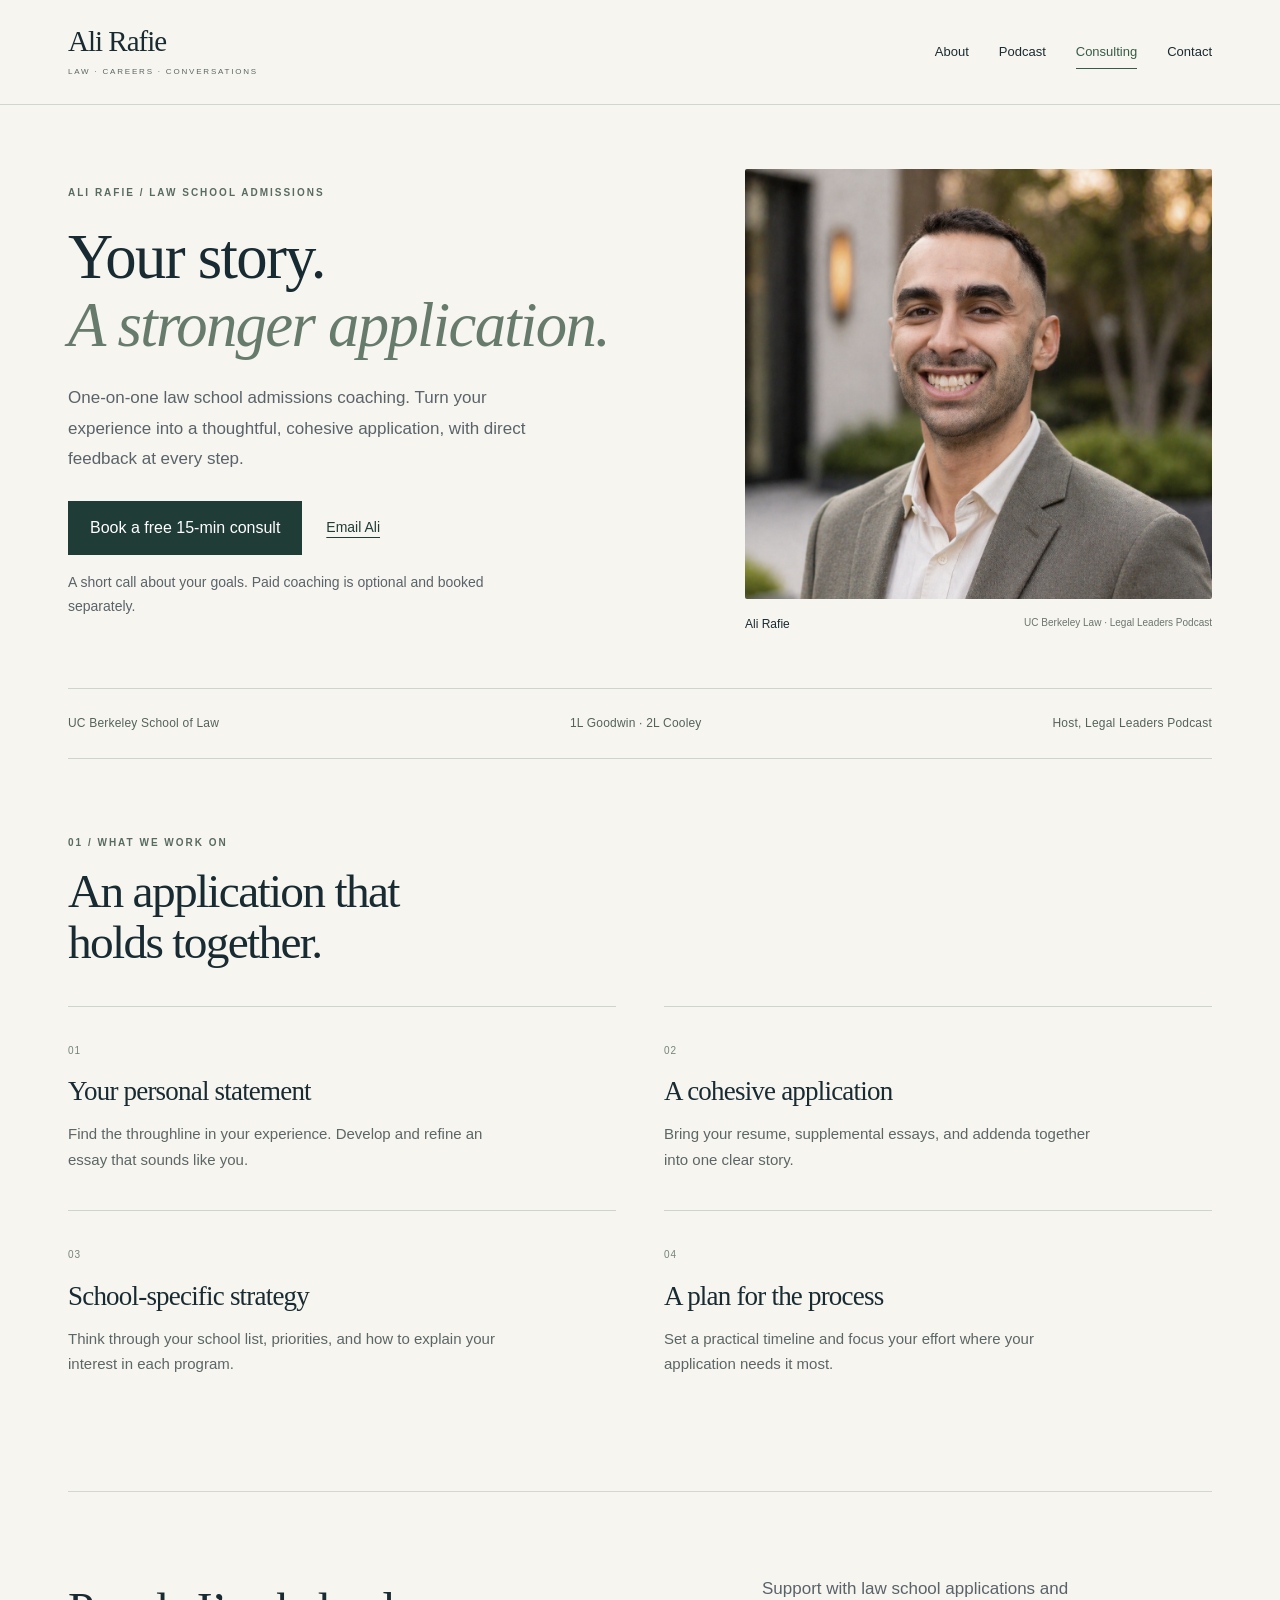
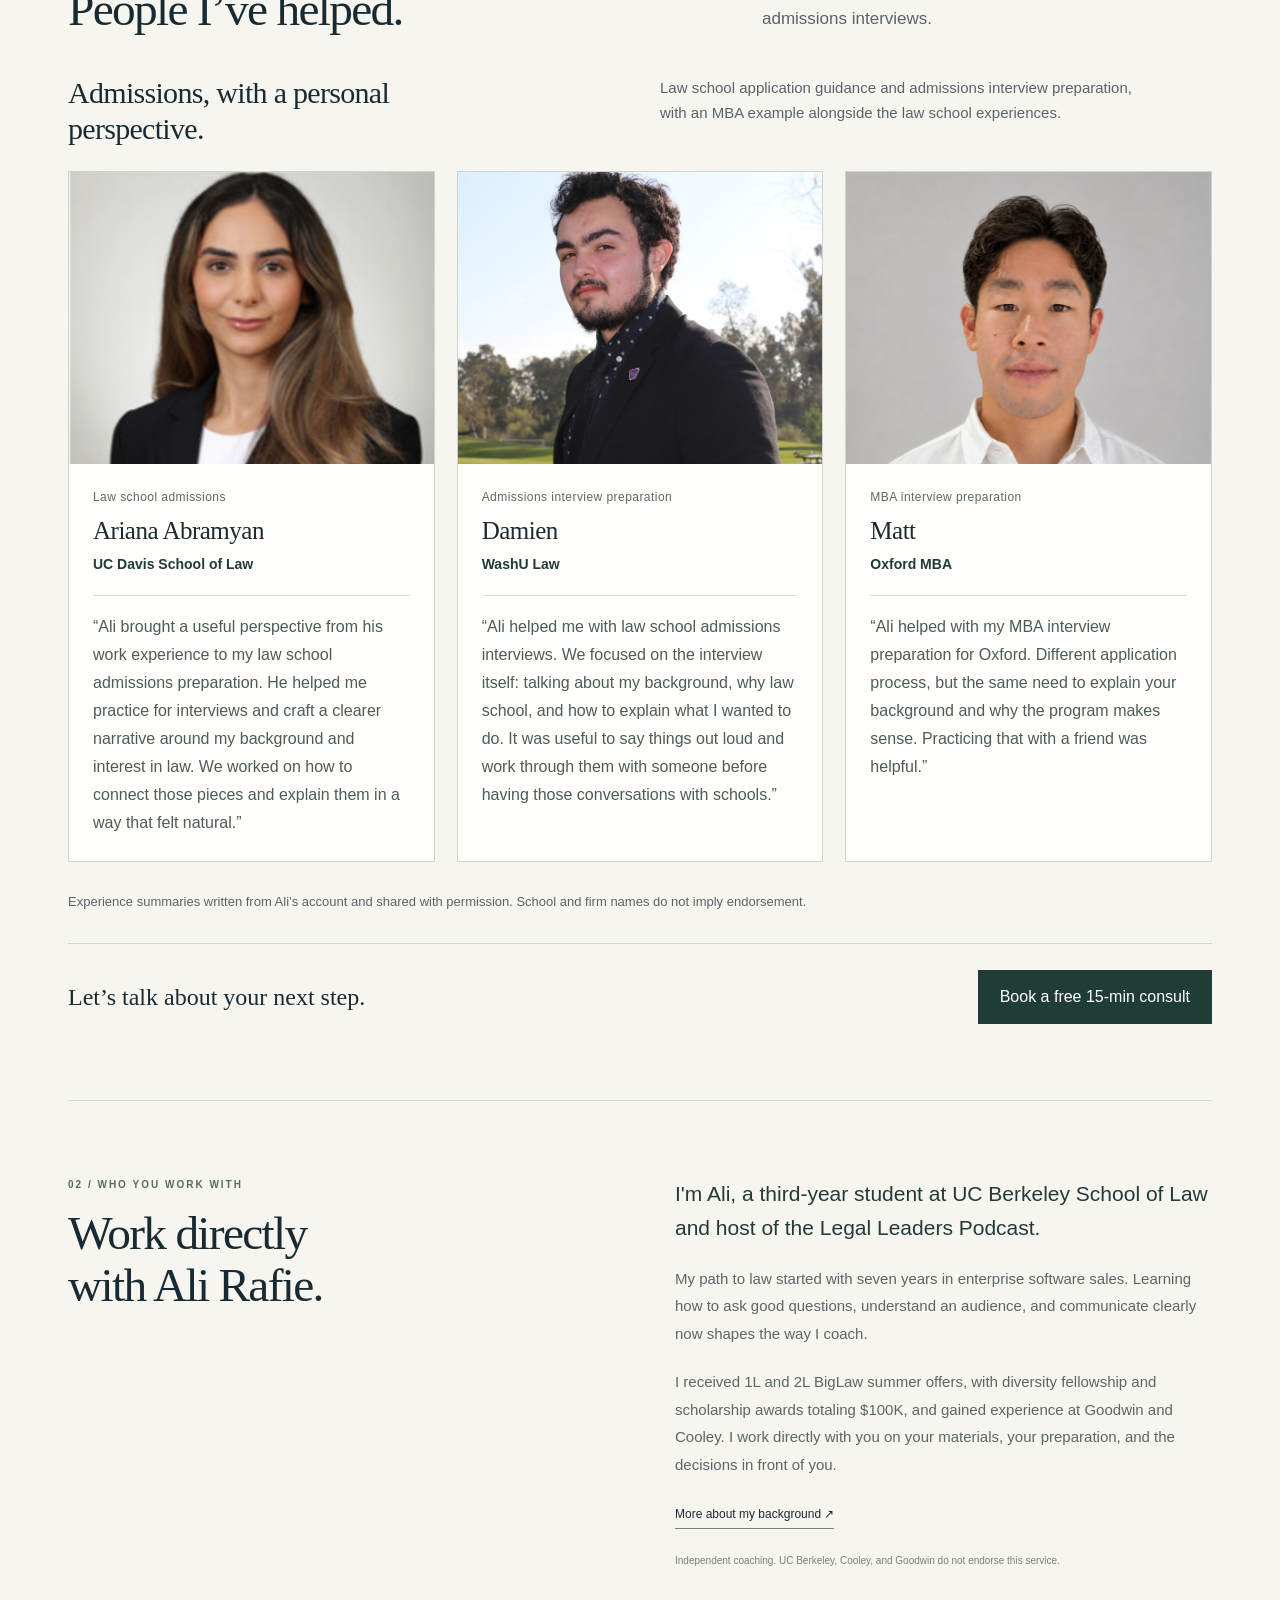
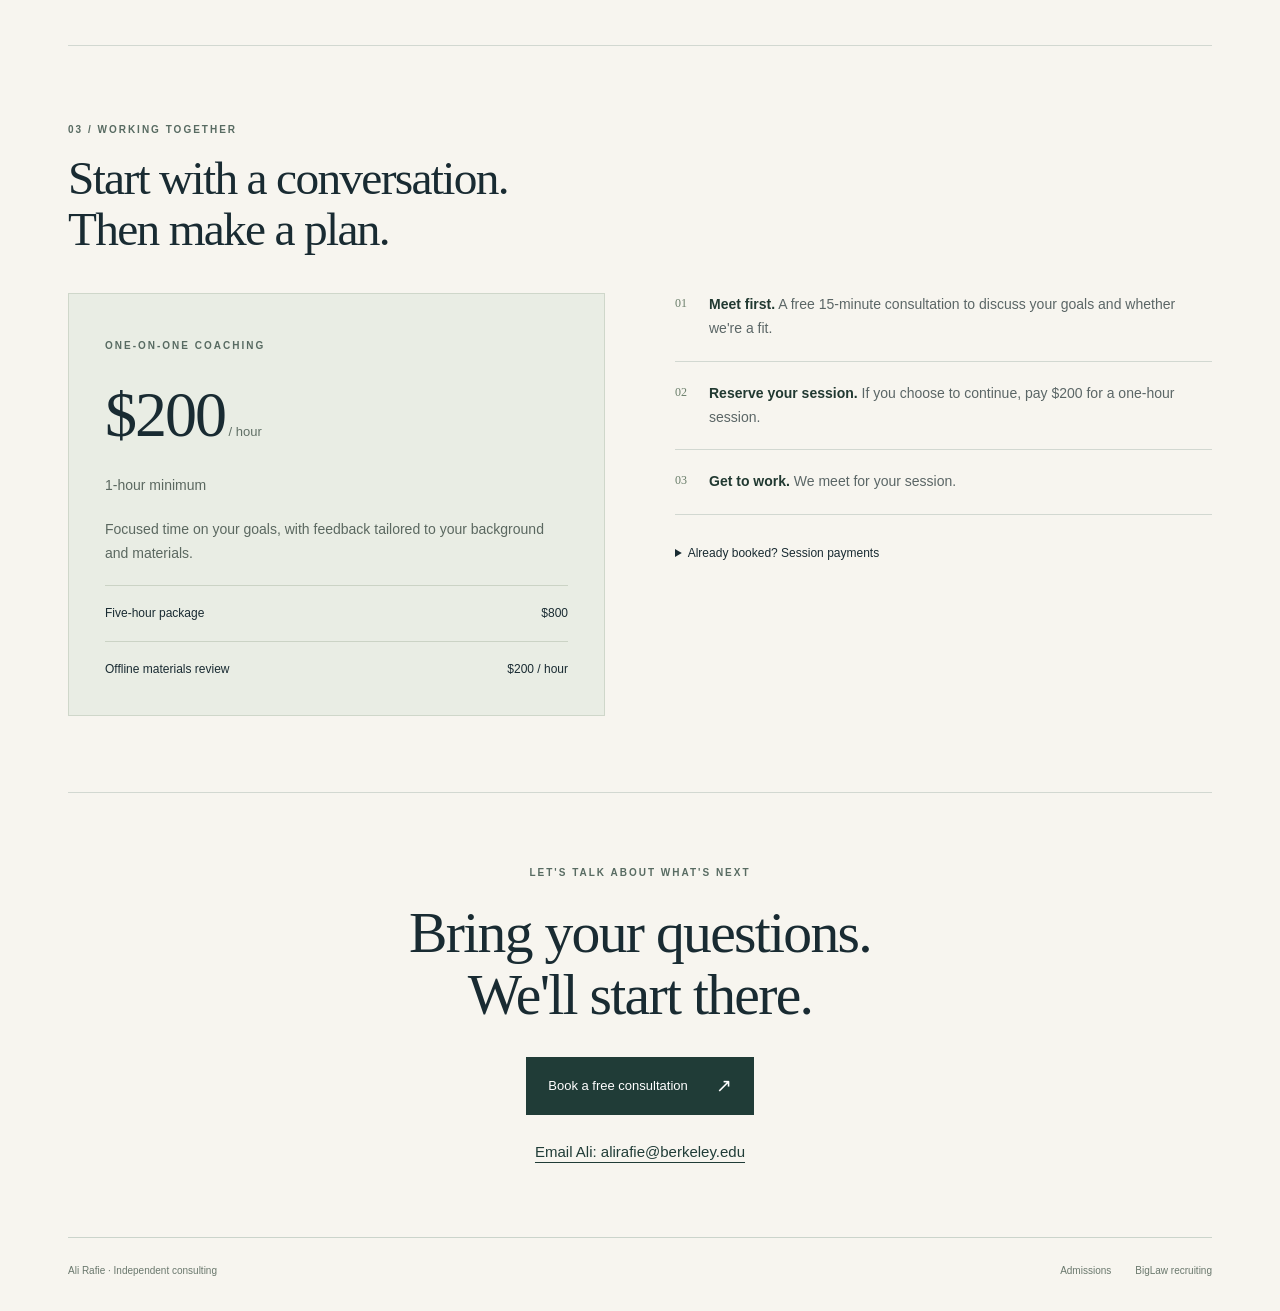
==== admissions/index.html @ e209bf21 "Remove duplicate people section label" ====
<!DOCTYPE html>
<html lang="en">
<head>
    <meta charset="UTF-8">
    <meta name="viewport" content="width=device-width, initial-scale=1.0">
    <title>Law School Admissions Coaching | Ali Rafie</title>
    <meta name="description" content="Turn your experience into a cohesive application. Work one-on-one with Ali Rafie, a UC Berkeley Law student, on personal statements, supplemental essays, resumes, and application strategy." />
    <link rel="canonical" href="https://alirafie.com/admissions/" />
    <meta property="og:type" content="website" />
    <meta property="og:title" content="Law School Admissions Coaching | Ali Rafie" />
    <meta property="og:description" content="Turn your experience into a cohesive application. Work one-on-one with Ali Rafie, a UC Berkeley Law student, on personal statements, supplemental essays, resumes, and application strategy." />
    <meta property="og:url" content="https://alirafie.com/admissions/" />
    <meta property="og:image" content="https://alirafie.com/BC0A7467-1A09-479F-815C-66E20A5C7458.PNG" />
    <meta name="twitter:card" content="summary_large_image" />
    <meta name="twitter:title" content="Law School Admissions Coaching | Ali Rafie" />
    <meta name="twitter:description" content="Turn your experience into a cohesive application. Work one-on-one with Ali Rafie, a UC Berkeley Law student, on personal statements, supplemental essays, resumes, and application strategy." />
    <meta name="twitter:image" content="https://alirafie.com/BC0A7467-1A09-479F-815C-66E20A5C7458.PNG" />
    <script type="application/ld+json">
        {
            "@context": "https://schema.org",
            "@graph": [
                {
                    "@type": "Person",
                    "name": "Ali Rafie",
                    "url": "https://alirafie.com/",
                    "image": "https://alirafie.com/BC0A7467-1A09-479F-815C-66E20A5C7458.PNG",
                    "jobTitle": "Law School Admissions and BigLaw Recruiting Consultant",
                    "affiliation": {
                        "@type": "CollegeOrUniversity",
                        "name": "UC Berkeley School of Law"
                    },
                    "sameAs": [
                        "https://www.linkedin.com/in/alirafie/"
                    ]
                },
                {
                    "@type": "Service",
                    "name": "Law School Admissions Coaching",
                    "provider": {
                        "@type": "Person",
                        "name": "Ali Rafie"
                    },
                    "url": "https://alirafie.com/admissions/",
                    "description": "Turn your experience into a cohesive application. Work one-on-one with Ali Rafie, a UC Berkeley Law student, on personal statements, supplemental essays, resumes, and application strategy."
                }
            ]
        }
    </script>
<link rel="stylesheet" href="/practice.css?v=6">
<link rel="stylesheet" href="/site-shell.css?v=2">
<script src="/site-shell.js?v=1" defer></script>
</head><body class="practice-page"><header class="site-header"><nav class="site-nav" aria-label="Main navigation"><a class="site-brand" href="/#about">Ali Rafie<span>LAW · CAREERS · CONVERSATIONS</span></a><div class="site-nav-links"><a href="/#about" data-page="about">About</a><a href="/podcast/" data-page="podcast">Podcast</a><a href="/consulting" data-page="consulting">Consulting</a><a href="/#contact" data-page="contact">Contact</a></div></nav></header><main><div class="practice"><header class="practice-hero"><div class="practice-hero-copy"><p class="practice-eyebrow">ALI RAFIE / LAW SCHOOL ADMISSIONS</p><h1>Your story.<br><em>A stronger application.</em></h1><p class="practice-lede">One-on-one law school admissions coaching. Turn your experience into a thoughtful, cohesive application, with direct feedback at every step.</p><div class="practice-consult-actions"><a class="practice-button" href="https://calendly.com/alirafie-berkeley/new-meeting" target="_blank" rel="noopener">Book a free 15-min consult</a><a class="practice-hero-email" href="mailto:alirafie@berkeley.edu">Email Ali</a></div><p class="practice-consult-note">A short call about your goals. Paid coaching is optional and booked separately.</p></div><figure class="practice-portrait"><img src="/BC0A7467-1A09-479F-815C-66E20A5C7458.PNG" alt="Ali Rafie" width="640" height="800"><figcaption>Ali Rafie <span>UC Berkeley Law · Legal Leaders Podcast</span></figcaption></figure></header>
<div class="practice-credentials"><span>UC Berkeley School of Law</span><span>1L Goodwin · 2L Cooley</span><span>Host, Legal Leaders Podcast</span></div><section class="practice-section"><div class="practice-section-heading"><p class="practice-eyebrow">01 / WHAT WE WORK ON</p><h2>An application that<br>holds together.</h2></div><div class="practice-services"><article><span class="practice-number">01</span><h3>Your personal statement</h3><p>Find the throughline in your experience. Develop and refine an essay that sounds like you.</p></article><article><span class="practice-number">02</span><h3>A cohesive application</h3><p>Bring your resume, supplemental essays, and addenda together into one clear story.</p></article><article><span class="practice-number">03</span><h3>School-specific strategy</h3><p>Think through your school list, priorities, and how to explain your interest in each program.</p></article><article><span class="practice-number">04</span><h3>A plan for the process</h3><p>Set a practical timeline and focus your effort where your application needs it most.</p></article></div></section>
<section class="practice-section practice-people" aria-labelledby="people-heading">
 <div class="practice-people-heading"><div><h2 id="people-heading">People I’ve helped.</h2></div><p>Support with law school applications and admissions interviews.</p></div>
 <div class="practice-people-group">
 <div class="practice-people-group-heading"><h3>Admissions, with a personal perspective.</h3><p>Law school application guidance and admissions interview preparation, with an MBA example alongside the law school experiences.</p></div>
 <div class="practice-people-grid practice-people-grid--admissions"><article class="practice-person">
 <img src="/assets/people/ariana-abramyan.png" alt="Ariana Abramyan" width="800" height="800" loading="lazy" decoding="async">
 <div class="practice-person-copy"><div class="practice-person-meta"><p class="practice-person-context">Law school admissions</p><h4>Ariana Abramyan</h4><p class="practice-person-destination">UC Davis School of Law</p></div><blockquote><p>“Ali brought a useful perspective from his work experience to my law school admissions preparation. He helped me practice for interviews and craft a clearer narrative around my background and interest in law. We worked on how to connect those pieces and explain them in a way that felt natural.”</p></blockquote></div>
</article>
<article class="practice-person">
 <img src="/assets/people/damien.png" alt="Damien" width="800" height="800" loading="lazy" decoding="async">
 <div class="practice-person-copy"><div class="practice-person-meta"><p class="practice-person-context">Admissions interview preparation</p><h4>Damien</h4><p class="practice-person-destination">WashU Law</p></div><blockquote><p>“Ali helped me with law school admissions interviews. We focused on the interview itself: talking about my background, why law school, and how to explain what I wanted to do. It was useful to say things out loud and work through them with someone before having those conversations with schools.”</p></blockquote></div>
</article>
<article class="practice-person">
 <img src="/assets/people/matt.png" alt="Matt" width="800" height="800" loading="lazy" decoding="async">
 <div class="practice-person-copy"><div class="practice-person-meta"><p class="practice-person-context">MBA interview preparation</p><h4>Matt</h4><p class="practice-person-destination">Oxford MBA</p></div><blockquote><p>“Ali helped with my MBA interview preparation for Oxford. Different application process, but the same need to explain your background and why the program makes sense. Practicing that with a friend was helpful.”</p></blockquote></div>
</article></div></div>
 <p class="practice-people-note">Experience summaries written from Ali’s account and shared with permission. School and firm names do not imply endorsement.</p>
 <div class="practice-people-cta"><p>Let’s talk about your next step.</p><a class="practice-button" href="https://calendly.com/alirafie-berkeley/new-meeting" target="_blank" rel="noopener">Book a free 15-min consult</a></div>
</section>
<section class="practice-section practice-about"><div><p class="practice-eyebrow">02 / WHO YOU WORK WITH</p><h2>Work directly<br>with Ali Rafie.</h2></div><div class="practice-bio"><p class="practice-bio-lead">I'm Ali, a third-year student at UC Berkeley School of Law and host of the Legal Leaders Podcast.</p><p>My path to law started with seven years in enterprise software sales. Learning how to ask good questions, understand an audience, and communicate clearly now shapes the way I coach.</p><p>I received 1L and 2L BigLaw summer offers, with diversity fellowship and scholarship awards totaling $100K, and gained experience at Goodwin and Cooley. I work directly with you on your materials, your preparation, and the decisions in front of you.</p><a class="practice-text-link" href="/#about">More about my background ↗</a><p class="practice-disclosure">Independent coaching. UC Berkeley, Cooley, and Goodwin do not endorse this service.</p></div></section><section class="practice-section" id="pricing"><div class="practice-section-heading"><p class="practice-eyebrow">03 / WORKING TOGETHER</p><h2>Start with a conversation.<br>Then make a plan.</h2></div><div class="practice-pricing"><article class="practice-rate"><span class="practice-eyebrow">ONE-ON-ONE COACHING</span><p class="practice-price">$200<span> / hour</span></p><p>1-hour minimum</p><p>Focused time on your goals, with feedback tailored to your background and materials.</p><div class="practice-rate-row"><strong>Five-hour package</strong><span>$800</span></div><div class="practice-rate-row"><strong>Offline materials review</strong><span>$200 / hour</span></div></article><div class="practice-process"><div><span>01</span><p><strong>Meet first.</strong> A free 15-minute consultation to discuss your goals and whether we're a fit.</p></div><div><span>02</span><p><strong>Reserve your session.</strong> If you choose to continue, pay $200 for a one-hour session.</p></div><div><span>03</span><p><strong>Get to work.</strong> We meet for your session.</p></div><details><summary>Already booked? Session payments</summary><div class="practice-payment"><a href="https://buy.stripe.com/fZucMX1KS8FpcFkbZycAo02" target="_blank" rel="noopener">Pay for your session ($200)</a></div></details></div></div></section><section class="practice-closing"><p class="practice-eyebrow">LET'S TALK ABOUT WHAT'S NEXT</p><h2>Bring your questions.<br>We'll start there.</h2><a class="practice-button" href="https://calendly.com/alirafie-berkeley/new-meeting" target="_blank" rel="noopener">Book a free consultation <span aria-hidden="true">↗</span></a><a class="practice-email" href="mailto:alirafie@berkeley.edu">Email Ali: alirafie@berkeley.edu</a></section><footer class="practice-footer"><span>Ali Rafie · Independent consulting</span><nav aria-label="Consulting services"><a href="/admissions/">Admissions</a><a href="/biglaw/">BigLaw recruiting</a></nav></footer></div></main><script src="/booking-config.js"></script><script src="/booking.js" defer></script></body></html>
---- practice.css ----
/* Editorial consulting layout */
.practice-page { margin:0; background:#f7f5ef; color:#192b32; font-family:Arial,Helvetica,sans-serif; -webkit-font-smoothing:antialiased; }
.practice-page *, .practice *, .practice-nav * {box-sizing:border-box;}
.practice-page a,.practice a {color:inherit;}
.practice-nav {max-width:1240px;margin:auto;min-height:104px;padding:24px 48px;display:flex;justify-content:space-between;align-items:center;border-bottom:1px solid #d8ddd7;font-family:Arial,Helvetica,sans-serif;}
.practice-nav a {color:#192b32;text-decoration:none;}
.practice-wordmark {font-family:Georgia,serif;font-size:29px;letter-spacing:-1px;}
.practice-wordmark span {display:block;font:9px Arial,sans-serif;letter-spacing:2px;margin-top:7px;}
.practice-nav>div {display:flex;gap:30px;align-items:center;font-size:13px;}
.practice-nav .practice-nav-book {border-bottom:1px solid #192b32;padding-bottom:6px;}
.practice {max-width:1144px;margin:auto;color:#192b32;font:16px/1.7 Arial,Helvetica,sans-serif;}
.practice h1,.practice h2,.practice h3 {font-family:Georgia,'Times New Roman',serif;font-weight:400;letter-spacing:-1.7px;color:#192b32;line-height:1.08;text-align:left;}
.practice h1 {font-size:clamp(44px,5.4vw,72px);margin:24px 0;}
.practice h1 em {font-weight:400;color:#667b6c;}
.practice h2 {font-size:clamp(34px,3.7vw,48px);margin:16px 0 0;}
.practice h3 {font-size:30px;letter-spacing:-.8px;}
.practice p {margin:0 0 20px;}
.practice .practice-eyebrow {font:10px/1.5 Arial,sans-serif;letter-spacing:2px;font-weight:600;color:#586b62;margin:0;}
.practice-hero {display:grid;grid-template-columns:1.3fr 1fr;align-items:center;gap:70px;padding:64px 0 54px;}
.practice-lede {max-width:490px;font-size:17px;line-height:1.8;color:#596369;}
.practice .practice-button {display:inline-flex;align-items:center;justify-content:space-between;gap:28px;padding:15px 22px;background:#203c37;color:#fff;text-decoration:none;font-size:13px;line-height:1.5;transition:background .2s;}
.practice .practice-button:hover {background:#35574c;}
.practice .practice-button span {font-size:19px;}
.practice .practice-small {font-size:11px;margin-top:13px;color:#65716c;}
.practice-portrait {margin:0;}
.practice-portrait img {width:100%;height:430px;object-fit:cover;object-position:50% 35%;display:block;border-radius:2px;filter:saturate(.7);}
.practice-portrait figcaption {font-size:12px;padding-top:15px;display:flex;justify-content:space-between;gap:12px;}
.practice-portrait figcaption span {font-size:10px;color:#6a746f;}
.practice-credentials {display:flex;justify-content:space-between;gap:24px;padding:24px 0;border-top:1px solid #cdd4cd;border-bottom:1px solid #cdd4cd;font-size:12px;letter-spacing:.2px;color:#52635c;}
.practice-section {padding:76px 0;border-bottom:1px solid #d2d8d1;}
.practice-section-heading {margin-bottom:38px;}
.practice-paths {display:grid;grid-template-columns:1fr 1fr;border:1px solid #cbd4cb;}
.practice .practice-path {display:block;padding:36px;text-decoration:none;background:#eff1e9;transition:background .2s;}
.practice .practice-path:hover {background:#e5eade;}
.practice-path+.practice-path {border-left:1px solid #cbd4cb;background:#f0ebe0;}
.practice-path h3 {font-size:42px;margin:22px 0;line-height:1.1;}
.practice-path h3 span {float:right;font-size:28px;color:#64776a;}
.practice-path p {color:#5b6666;max-width:420px;font-size:15px;line-height:1.8;}
.practice .practice-text-link {display:inline-block;font:12px/1.5 Arial,sans-serif;text-decoration:none;border-bottom:1px solid #76887c;padding-bottom:5px;}
.practice-about {display:grid;grid-template-columns:1fr 1fr;gap:70px;}
.practice-bio p {color:#5b6666;font-size:15px;line-height:1.85;}
.practice-bio .practice-bio-lead {font-size:21px;line-height:1.6;color:#243a39;}
.practice-bio .practice-disclosure {font-size:10px;color:#768079;margin:24px 0 0;line-height:1.6;max-width:390px;}
.practice-services {display:grid;grid-template-columns:1fr 1fr;gap:0 48px;}
.practice-services article {padding:28px 0 18px;border-top:1px solid #ccd4cc;}
.practice-number {font-size:10px;letter-spacing:1px;color:#748577;}
.practice-services h3 {font-size:27px;margin:15px 0;}
.practice-services p {font-size:15px;color:#5b6666;max-width:440px;}
.practice-pricing {display:grid;grid-template-columns:1fr 1fr;gap:70px;align-items:start;}
.practice-rate {background:#e9ede4;border:1px solid #cfd7ca;padding:36px;}
.practice .practice-price {font:64px/1.2 Georgia,serif;letter-spacing:-2px;margin:20px 0;}
.practice-price span {font:13px Arial,sans-serif;letter-spacing:0;color:#617066;}
.practice-rate>p:not(.practice-price) {font-size:14px;color:#5b6860;}
.practice-rate-row {display:flex;justify-content:space-between;gap:20px;border-top:1px solid #cbd3c5;padding:17px 0 0;margin-top:17px;font-size:12px;}
.practice-rate-row strong {font-weight:400;}
.practice-process>div {display:flex;gap:22px;padding:0 0 20px;margin-bottom:20px;border-bottom:1px solid #d2d8d1;}
.practice-process>div>span {font:12px Georgia,serif;color:#6b7f6b;padding-top:3px;}
.practice-process p {font-size:14px;color:#5b6666;margin:0;}
.practice-process strong {color:#213931;}
.practice details {font-size:12px;}
.practice summary {cursor:pointer;padding:8px 0;}
.practice-payment {display:flex;gap:25px;flex-wrap:wrap;padding-top:15px;}
.practice-closing {padding:72px 0;text-align:center;}
.practice-closing h2 {text-align:center;font-size:clamp(40px,4.5vw,58px);margin:22px 0 30px;}
.practice .practice-email {display:block;width:fit-content;margin:18px auto 0;font-size:11px;color:#69776d;text-decoration:none;}
.practice-footer {display:flex;justify-content:space-between;gap:24px;border-top:1px solid #cbd4cb;padding:24px 0 32px;font-size:10px;color:#6a786d;}
.practice-footer nav {display:flex;gap:24px;}
.practice-footer a {text-decoration:none;}
.practice a:focus-visible,.practice-nav a:focus-visible {outline:2px solid #426953;outline-offset:5px;}
body.consulting-mode {background:#f7f5ef;}
body.consulting-mode .container {background:none;border:0;box-shadow:none;max-width:1240px;padding:0 48px;margin:0 auto;border-radius:0;}
.practice-page main {padding:0 48px;}
body.about-mode {background:#0f171b;}
body.about-mode .container {background:none;border:0;box-shadow:none;max-width:1160px;padding:35px 32px;}
.about-section .about-hero {gap:60px;padding:10px 0 52px;}
.about-section .about-hero-copy h2 {font-family:Georgia,serif;font-weight:400;font-size:64px;letter-spacing:-2px;}
.about-section .about-kicker {color:#a9bda7;font-size:10px;letter-spacing:2px;}
.about-section .about-hero .profile-img {border:0;border-radius:2px;box-shadow:none;}
.about-section .about-grid {grid-template-columns:1.15fr 1fr;gap:24px;align-items:start;}
.about-section .about-card {border:1px solid #2b373a;background:#152125;padding:30px;border-radius:3px;}
.about-section .about-card .section-title {font-size:10px;letter-spacing:2px;color:#b7c7b4;margin-bottom:20px;}
.about-section .about-card p,.about-section .about-card li {font-size:14px;line-height:1.9;color:#bdc8c9;}
.about-section .sales-card {grid-column:1/-1;}
.about-section .company {font-size:17px;}
@media(max-width:900px) {
 .practice-hero {gap:35px;grid-template-columns:1.2fr 1fr;}
 .practice-portrait img {height:380px;}
 .practice h1 {font-size:48px;}
 .practice-about,.practice-pricing {gap:35px;}
 .practice-portrait figcaption {flex-direction:column;gap:2px;}
 .about-section .about-grid {grid-template-columns:1fr;}
}
@media(max-width:650px) {
 .practice-page main {padding:0 24px;}
 .practice-nav {padding:20px 24px;min-height:85px;gap:15px;}
 .practice-wordmark {font-size:25px;}
 .practice-wordmark span {font-size:7px;letter-spacing:1.3px;}
 .practice-nav>div {gap:16px;font-size:11px;}
 .practice-nav>div>a:nth-child(2) {display:none;}
 body.consulting-mode .container {padding:0 24px;}
 .practice-hero {grid-template-columns:1fr;gap:30px;padding:40px 0 30px;}
 .practice h1 {font-size:44px;letter-spacing:-1.8px;}
 .practice-lede {font-size:15px;}
 .practice-portrait {display:grid;grid-template-columns:85px 1fr;gap:18px;align-items:center;}
 .practice-portrait img {width:85px;height:102px;}
 .practice-portrait figcaption {font-size:14px;gap:5px;padding:0;}
 .practice-credentials {flex-wrap:wrap;gap:10px 20px;font-size:10px;justify-content:flex-start;padding:20px 0;}
 .practice-section {padding:44px 0;}
 .practice h2 {font-size:34px;letter-spacing:-1px;}
 .practice-paths,.practice-about,.practice-pricing,.practice-services {grid-template-columns:1fr;gap:24px;}
 .practice-paths {gap:0;}
 .practice .practice-path {padding:28px;}
 .practice-path+.practice-path {border-left:0;border-top:1px solid #cbd4cb;}
 .practice-path h3 {font-size:35px;}
 .practice-rate {padding:28px;}
 .practice-closing {padding:48px 0;}
 .practice-closing h2 {font-size:40px;}
 .practice-footer {flex-direction:column;gap:12px;}
 .practice .practice-button {font-size:12px;}
 body.about-mode .container {padding:24px 20px;}
 .about-section .about-hero {gap:25px;grid-template-columns:1fr;}
 .about-section .about-hero .profile-img {width:150px;height:180px;object-fit:cover;margin:0;}
 .about-section .about-hero-copy h2 {font-size:48px;}
 .about-section .about-card {padding:24px;}
}
.practice .practice-path+.practice-path {background:#f0ebe0;}
.practice .practice-path+.practice-path:hover {background:#e9e2d3;}
.practice h1 {font-size:clamp(44px,4.9vw,64px);}
@media(max-width:650px) {.practice h1 {font-size:42px;}}

/* A visible alternative to scheduling for visitors with questions. */
.practice .practice-email-intro {margin-top:24px;display:flex;flex-direction:column;align-items:flex-start;gap:5px;}
.practice .practice-email-intro>span {font-size:11px;color:#65716c;}
.practice .practice-email-intro a {font-size:16px;line-height:1.5;color:#203c37;text-decoration:none;border-bottom:1px solid #8a9c8d;padding-bottom:3px;overflow-wrap:anywhere;}
.practice .practice-email-intro a:hover {color:#35574c;border-color:#35574c;}
.practice .practice-email-intro a span {margin-left:12px;}
.practice .practice-email {font-size:15px;color:#203c37;margin-top:24px;text-decoration:underline;text-underline-offset:5px;}

/* Clarify the free consultation and simplify contact options. */
.practice .practice-consult-actions {display:flex;align-items:center;flex-wrap:wrap;gap:16px 24px;margin-top:26px;}
.practice .practice-consult-actions .practice-button {font-size:16px;min-height:48px;justify-content:center;padding:15px 22px;}
.practice .practice-hero-email {font-size:14px;color:#203c37;text-decoration:underline;text-underline-offset:5px;}
.practice .practice-consult-note {font-size:14px;line-height:1.7;color:#596369;margin:16px 0 0;max-width:440px;}

/* People helped: permission-based experience summaries, scoped to consulting. */
.practice .practice-people-heading {display:grid;grid-template-columns:1.4fr 1fr;gap:64px;align-items:end;margin-bottom:40px;}
.practice .practice-people-heading>p {color:#596369;font-size:17px;line-height:1.8;max-width:350px;margin:0;}
.practice .practice-people h2 em {font-style:italic;color:#667b6c;}
.practice .practice-public-thanks {margin:0 0 44px;padding:32px 40px;background:#203c37;color:#f7f5ef;border-left:3px solid #a9bda7;}
.practice .practice-public-thanks .practice-person-context {color:#c7d5c6;font-size:12px;letter-spacing:1.5px;}
.practice .practice-public-thanks blockquote {margin:16px 0 24px;}
.practice .practice-public-thanks blockquote p {font:400 clamp(23px,2.4vw,31px)/1.5 Georgia,serif;margin:0;letter-spacing:-.3px;max-width:930px;}
.practice .practice-public-thanks figcaption {display:flex;flex-direction:column;gap:4px;font:14px/1.6 Arial,sans-serif;}
.practice .practice-public-thanks figcaption strong {font-weight:600;}
.practice .practice-public-thanks figcaption span {color:#d1dcd1;max-width:760px;}
.practice .practice-people-group+.practice-people-group {margin-top:56px;}
.practice .practice-people-group-heading {display:grid;grid-template-columns:1fr 1fr;gap:40px;align-items:start;margin-bottom:24px;}
.practice .practice-people-group-heading h3 {font-size:30px;line-height:1.2;margin:0;letter-spacing:-.7px;max-width:400px;}
.practice .practice-people-group-heading>p {font-size:15px;line-height:1.7;color:#596369;margin:0;max-width:480px;}
.practice .practice-people-grid {display:grid;grid-template-columns:repeat(3,minmax(0,1fr));gap:22px;}
.practice .practice-person {min-width:0;border:1px solid #cdd4cd;background:#fffefa;display:flex;flex-direction:column;}
.practice .practice-person>img {display:block;width:100%;height:auto;aspect-ratio:1.25;object-fit:cover;object-position:center 28%;}
.practice .practice-person-copy {padding:24px;flex:1;}
.practice .practice-person-context {font:12px/1.5 Arial,sans-serif;letter-spacing:.45px;color:#586b62;margin:0 0 10px;}
.practice .practice-person h4 {font:400 25px/1.2 Georgia,serif;letter-spacing:-.5px;color:#192b32;margin:0 0 7px;}
.practice .practice-person-destination {font:600 14px/1.6 Arial,sans-serif;color:#203c37;margin:0;}
.practice .practice-person blockquote {margin:20px 0 0;padding-top:17px;border-top:1px solid #d8ddd7;}
.practice .practice-person blockquote p {font:16px/1.75 Arial,sans-serif;color:#4b5c59;margin:0;}
.practice .practice-people-note {margin:28px 0 0;font-size:13px;line-height:1.8;color:#596369;max-width:960px;}
.practice .practice-people-cta {margin-top:30px;padding-top:26px;border-top:1px solid #cdd4cd;display:flex;justify-content:space-between;align-items:center;gap:24px;}
.practice .practice-people-cta>p {font:24px/1.4 Georgia,serif;margin:0;}
.practice .practice-people-cta .practice-button {font-size:16px;min-height:48px;}
@media(max-width:900px) {
 .practice .practice-people-heading {gap:32px;}
 .practice .practice-people-grid {grid-template-columns:repeat(2,minmax(0,1fr));}
 .practice .practice-person-copy {padding:22px;}
}
@media(max-width:650px) {
 .practice .practice-people-heading,.practice .practice-people-group-heading {grid-template-columns:1fr;gap:18px;}
 .practice .practice-people-heading {margin-bottom:28px;}
 .practice .practice-public-thanks {padding:26px 24px;margin-bottom:34px;}
 .practice .practice-people-grid {grid-template-columns:1fr;gap:20px;}
 .practice .practice-person {display:grid;grid-template-columns:94px 1fr;align-items:start;padding:20px;gap:18px;}
 .practice .practice-person>img {aspect-ratio:1;width:94px;height:94px;object-position:center 25%;}
 .practice .practice-person-copy {display:contents;}
 .practice .practice-person-meta {min-height:94px;}
 .practice .practice-person h4 {font-size:24px;}
 .practice .practice-person-context {font-size:12px;}
 .practice .practice-person blockquote {grid-column:1/-1;margin:0;padding-top:15px;}
 .practice .practice-people-group-heading h3 {font-size:28px;}
 .practice .practice-people-cta {align-items:flex-start;flex-direction:column;gap:18px;}
}
@media(max-width:360px) {
 .practice .practice-person {grid-template-columns:64px 1fr;padding:16px;gap:14px;}
 .practice .practice-person>img {width:64px;height:64px;}
}
---- site-shell.css ----
/* One layout system; a distinct palette for each section. */
:root {--site-bg:#101923;--site-ink:#eef1f5;--site-muted:#a9b7c5;--site-line:#344253;--site-accent:#a5c3e8;--site-card:#162330;}
body.about-mode {--site-bg:#080808;--site-ink:#f2f1ec;--site-muted:#b3b6b3;--site-line:#2b2d2a;--site-accent:#b9c8ad;--site-card:#111310;background:var(--site-bg);}
body.podcast-mode {--site-bg:#101923;--site-ink:#eef1f5;--site-muted:#a9b7c5;--site-line:#344253;--site-accent:#a5c3e8;--site-card:#162330;background:var(--site-bg);}
body.practice-page,body.consulting-mode {--site-bg:#f7f5ef;--site-ink:#192b32;--site-muted:#5b6666;--site-line:#cfd6cc;--site-accent:#365c46;--site-card:#eff1e9;background:var(--site-bg);}
body.contact-mode {--site-bg:#211719;--site-ink:#f9ece9;--site-muted:#cab7b3;--site-line:#503637;--site-accent:#e7b5a9;--site-card:#2b1e21;background:var(--site-bg);}
body {margin:0; font-family:Arial,Helvetica,sans-serif;}
.site-header,.site-header * {box-sizing:border-box;}
.site-header {color:var(--site-ink);background:var(--site-bg);border-bottom:1px solid var(--site-line);}
.site-nav {max-width:1240px;padding:24px 48px;margin:auto;min-height:104px;display:flex;justify-content:space-between;gap:30px;align-items:center;}
.site-header a {color:var(--site-ink);text-decoration:none;}
.site-brand {font:29px/1.1 Georgia,serif;letter-spacing:-1px;white-space:nowrap;}
.site-brand span {display:block;margin-top:8px;font:8px/1.5 Arial,sans-serif;letter-spacing:1.8px;color:var(--site-muted);}
.site-nav-links {display:flex;gap:30px;align-items:center;}
.site-nav-links a {font:13px/1.5 Arial,sans-serif;padding:7px 0;border-bottom:1px solid transparent;}
.site-nav-links a:hover,.site-nav-links a[aria-current="page"] {border-color:var(--site-accent);color:var(--site-accent);}
.site-header a:focus-visible {outline:2px solid var(--site-accent);outline-offset:6px;}
body.about-mode .container,body.podcast-mode .container,body.contact-mode .container {box-sizing:border-box;width:100%;max-width:1240px;padding:48px;margin:0 auto;background:none;border:0;box-shadow:none;border-radius:0;}
.about-section .about-hero {grid-template-columns:320px minmax(0,1fr);gap:70px;padding:16px 0 52px;}
.about-section .about-hero-copy h2 {font:400 64px/1.1 Georgia,serif;letter-spacing:-2px;color:var(--site-ink);}
.about-section .about-kicker {color:var(--site-accent);}
.about-section .about-intro,.about-section .about-subtitle {color:var(--site-muted);font-size:16px;line-height:1.8;}
.about-section .about-hero .profile-img {width:320px;height:360px;object-fit:cover;object-position:center 30%;border:0;border-radius:2px;box-shadow:none;}
.about-section .about-grid {display:grid;grid-template-columns:1.15fr 1fr;gap:24px;align-items:start;}
.about-section .about-card {padding:30px;border:1px solid var(--site-line);background:var(--site-card);border-radius:3px;box-shadow:none;}
.about-section .about-card .section-title {color:var(--site-accent);font:600 10px/1.5 Arial,sans-serif;letter-spacing:2px;}
.about-section .about-card p,.about-section .about-card li,.about-section .role {font-size:14px;line-height:1.9;color:var(--site-muted);}
.about-section .sales-card {grid-column:1/-1;}
.about-section .company {color:var(--site-ink);}
.about-section a,.about-section a:visited {color:var(--site-accent);}
.about-section .connect-links a {border-radius:2px;border-color:var(--site-line);background:none;}
body.podcast-mode .podcast-page {padding:16px 0 0;}
body.podcast-mode .podcast-hero {gap:52px;align-items:center;margin-bottom:48px;}
body.podcast-mode .podcast-banner {border-radius:3px;box-shadow:none;border:1px solid var(--site-line);}
body.podcast-mode .podcast-hero-copy h2 {font:400 clamp(40px,4.9vw,64px)/1.08 Georgia,serif;letter-spacing:-1.8px;text-align:left;color:var(--site-ink);}
body.podcast-mode .podcast-subtitle {font-size:16px;color:var(--site-muted);line-height:1.8;text-align:left;}
body.podcast-mode .podcast-stat-chip {border:0;border-radius:0;padding:0 20px 0 0;background:none;color:var(--site-accent);font-size:12px;}
body.podcast-mode .podcast-toolbar {padding:24px 0;border-top:1px solid var(--site-line);border-bottom:1px solid var(--site-line);background:none;border-radius:0;box-shadow:none;}
body.podcast-mode .podcast-search,body.podcast-mode .podcast-filter {background:var(--site-card);color:var(--site-ink);border:1px solid var(--site-line);border-radius:3px;box-sizing:border-box;}
body.podcast-mode .episode-card {background:var(--site-card);border:1px solid var(--site-line);border-radius:3px;box-shadow:none;padding:24px;}
body.podcast-mode .episode-card h3 {font:400 25px/1.3 Georgia,serif;letter-spacing:-.3px;}
body.podcast-mode .episode-summary {color:var(--site-muted);font-size:14px;line-height:1.8;}
body.podcast-mode .podcast-button {border-radius:3px;box-shadow:none;font-size:12px;}
body.podcast-mode .section-heading-row h3 {font:400 34px/1.2 Georgia,serif;}
body.podcast-mode .podcast-press-strip,body.podcast-mode .subscribe-card {background:transparent;border:1px solid var(--site-line);border-radius:3px;box-shadow:none;}
body.podcast-mode .subscribe-card {padding:32px;}
body.podcast-mode .subscribe-card h3 {font:400 32px/1.2 Georgia,serif;}
body.podcast-mode .subscribe-card p {color:var(--site-muted);}
body.contact-mode .contact-section h2 {font:400 clamp(40px,4.9vw,64px)/1.1 Georgia,serif;letter-spacing:-1.8px;color:var(--site-ink);}
body.contact-mode .contact-card {background:var(--site-card);border:1px solid var(--site-line);border-radius:3px;box-shadow:none;}
body.contact-mode .contact-section .podcast-button {border-radius:3px;}
@media(max-width:900px) {
 .about-section .about-hero {grid-template-columns:240px minmax(0,1fr);gap:35px;}
 .about-section .about-hero .profile-img {width:240px;height:300px;}
 .about-section .about-grid {grid-template-columns:1fr;}
 body.podcast-mode .podcast-hero {gap:30px;}
}
@media(max-width:650px) {
 .site-nav {padding:20px 24px;min-height:92px;gap:20px;flex-wrap:wrap;}
 .site-brand {font-size:25px;}
 .site-brand span {font-size:7px;letter-spacing:1.3px;}
 .site-nav-links {gap:20px;flex:1;justify-content:flex-end;}
 .site-nav-links a {font-size:11px;}
 body.practice-page main,body.consulting-mode .container {padding-left:24px;padding-right:24px;}
 body.about-mode .container,body.podcast-mode .container,body.contact-mode .container {padding:32px 24px;}
 .about-section {padding:0;}
 .about-section .about-hero {grid-template-columns:1fr;gap:26px;padding:0 0 32px;}
 .about-section .about-hero .profile-img {width:140px;height:170px;margin:0;}
 .about-section .about-hero-copy h2 {font-size:48px;text-align:left;}
 .about-section .about-card {padding:24px;}
 body.podcast-mode .podcast-hero {grid-template-columns:1fr;gap:28px;}
 body.podcast-mode .podcast-banner {max-width:320px;}
 body.podcast-mode .podcast-hero-copy h2 {font-size:44px;}
 body.podcast-mode .podcast-actions {justify-content:flex-start;}
 body.podcast-mode .episode-card {padding:20px;}
}
body.podcast-mode .episode-title {font:400 25px/1.3 Georgia,serif;letter-spacing:-.3px;color:var(--site-ink);}
body.podcast-mode .episode-title:hover {color:var(--site-accent);}
/* Podcast and Contact: the same editorial rhythm, with their own colors. */
body.podcast-mode .section-eyebrow,body.contact-mode .section-eyebrow {font:600 10px/1.5 Arial,sans-serif;letter-spacing:2px;color:var(--site-accent);margin:0 0 24px;}
body.podcast-mode .podcast-hero {display:grid;grid-template-columns:1.3fr 1fr;gap:70px;padding:16px 0 48px;margin:0;border-bottom:1px solid var(--site-line);}
body.podcast-mode .podcast-hero-copy {grid-column:1;grid-row:1;}
body.podcast-mode .podcast-hero-copy h2 {margin:0 0 24px;}
body.podcast-mode .podcast-banner {grid-column:2;grid-row:1;width:100%;height:auto;max-width:none;margin:0;object-fit:contain;border:0;border-radius:2px;}
body.podcast-mode .podcast-subtitle {max-width:510px;}
body.podcast-mode .podcast-actions {gap:12px;justify-content:flex-start;}
body.podcast-mode .podcast-button {padding:12px 16px;font-weight:400;min-height:44px;}
body.podcast-mode .podcast-press-strip {border:0;border-top:1px solid var(--site-line);padding:20px 0 0;margin-top:28px;}
body.podcast-mode .podcast-press-heading {font-size:10px;letter-spacing:1.5px;font-weight:400;color:var(--site-muted);}
body.podcast-mode .podcast-press-link {background:none;border:0;border-bottom:1px solid var(--site-line);border-radius:0;padding:4px 0;font-size:12px;}
body.podcast-mode .podcast-press-links {gap:20px;}
body.podcast-mode .podcast-toolbar {border-top:0;margin:0 0 36px;}
body.podcast-mode .section-block {margin-top:40px;}
body.podcast-mode .episode-card {padding:28px 0;background:none;border:0;border-top:1px solid var(--site-line);border-radius:0;gap:26px;transition:border-color .2s;}
body.podcast-mode .episode-card:hover {transform:none;box-shadow:none;border-color:var(--site-accent);}
body.podcast-mode .episode-avatar,body.podcast-mode .episode-avatar-fallback {border:0;box-shadow:none;border-radius:2px;}
body.podcast-mode .episode-badge {background:#c2d1df;border-radius:2px;font-size:9px;padding:4px 6px;right:-5px;}
body.podcast-mode .episode-guest,body.podcast-mode .episode-meta-line {color:var(--site-muted);font-size:12px;}
body.podcast-mode .episode-tags {gap:14px;}
body.podcast-mode .topic-tag {padding:0;background:none;border:0;border-radius:0;font-size:10px;font-weight:400;color:var(--site-accent);}
body.podcast-mode .episode-short {border-radius:2px;border-color:var(--site-line);box-shadow:none;}
body.podcast-mode .subscribe-card {margin-top:48px;padding:36px 0;border:0;border-top:1px solid var(--site-line);}
body.podcast-mode .podcast-platform-links a {font-size:12px;font-weight:400;color:var(--site-accent);}
body.contact-mode .contact-section {padding:16px 0 0;text-align:left;}
body.contact-mode .contact-hero {display:grid;grid-template-columns:1.3fr 1fr;gap:70px;align-items:center;padding-bottom:52px;border-bottom:1px solid var(--site-line);}
body.contact-mode .contact-hero h2 {text-align:left;margin:0 0 24px;}
body.contact-mode .contact-subtitle {max-width:500px;margin:0 0 28px;font-size:16px;line-height:1.8;color:var(--site-muted);}
body.contact-mode .contact-hero .profile-img {width:100%;height:340px;object-fit:cover;object-position:center 35%;border:0;box-shadow:none;border-radius:2px;margin:0;}
body.contact-mode .contact-direct-link {display:inline-flex;gap:30px;padding:12px 0;border-bottom:1px solid var(--site-accent);font-size:clamp(16px,2vw,22px);color:var(--site-ink);text-decoration:none;overflow-wrap:anywhere;}
body.contact-mode .contact-grid {gap:32px;margin:44px 0 0;}
body.contact-mode .contact-card {padding:26px 0;background:none;border:0;border-top:1px solid var(--site-line);border-radius:0;}
body.contact-mode .contact-label {font:600 10px/1.5 Arial,sans-serif;letter-spacing:2px;color:var(--site-accent);margin-bottom:18px;}
body.contact-mode .contact-card h3 {font:400 27px/1.2 Georgia,serif;letter-spacing:-.6px;color:var(--site-ink);margin-bottom:18px;}
body.contact-mode .contact-card p {font-size:14px;line-height:1.8;color:var(--site-muted);}
body.contact-mode .contact-card a {color:var(--site-ink);}
body.contact-mode .contact-card a:hover {color:var(--site-accent);}
body.contact-mode .contact-actions {justify-content:flex-start;margin:24px 0 0;gap:16px;}
body.contact-mode .contact-actions .podcast-button {padding:15px 22px;border-radius:2px;font-size:13px;font-weight:400;box-shadow:none;}
body.contact-mode .contact-actions .podcast-button.primary {background:#e2c2b9;color:#23191b;}
body.contact-mode .contact-actions .podcast-button.secondary {border-color:var(--site-line);color:var(--site-ink);}
body.contact-mode .contact-note {max-width:720px;margin:36px 0 0;padding:24px 0;background:none;border:0;border-top:1px solid var(--site-line);border-radius:0;font-size:12px;line-height:1.8;color:var(--site-muted);}
@media(max-width:900px) {
 body.podcast-mode .podcast-hero,body.contact-mode .contact-hero {gap:35px;}
 body.contact-mode .contact-grid {grid-template-columns:1fr;gap:8px;}
}
@media(max-width:650px) {
 body.podcast-mode .podcast-hero,body.contact-mode .contact-hero {grid-template-columns:1fr;gap:28px;padding:0 0 32px;}
 body.podcast-mode .podcast-hero-copy {grid-column:auto;grid-row:auto;}
 body.podcast-mode .podcast-banner {grid-column:auto;grid-row:auto;max-width:320px;}
 body.podcast-mode .episode-card {grid-template-columns:1fr;padding:24px 0;text-align:left;}
 body.podcast-mode .episode-avatar-wrap {width:80px;}
 body.podcast-mode .episode-avatar,body.podcast-mode .episode-avatar-fallback {width:80px;height:80px;margin:0;}
 body.podcast-mode .episode-badge {left:auto;right:-5px;transform:none;}
 body.podcast-mode .episode-tags,body.podcast-mode .episode-links {justify-content:flex-start;}
 body.contact-mode .contact-hero .profile-img {width:120px;height:150px;}
 body.contact-mode .contact-grid {margin-top:32px;}
 body.contact-mode .contact-hero h2 {font-size:44px;}
 body.contact-mode .contact-actions .podcast-button {width:auto;}
}
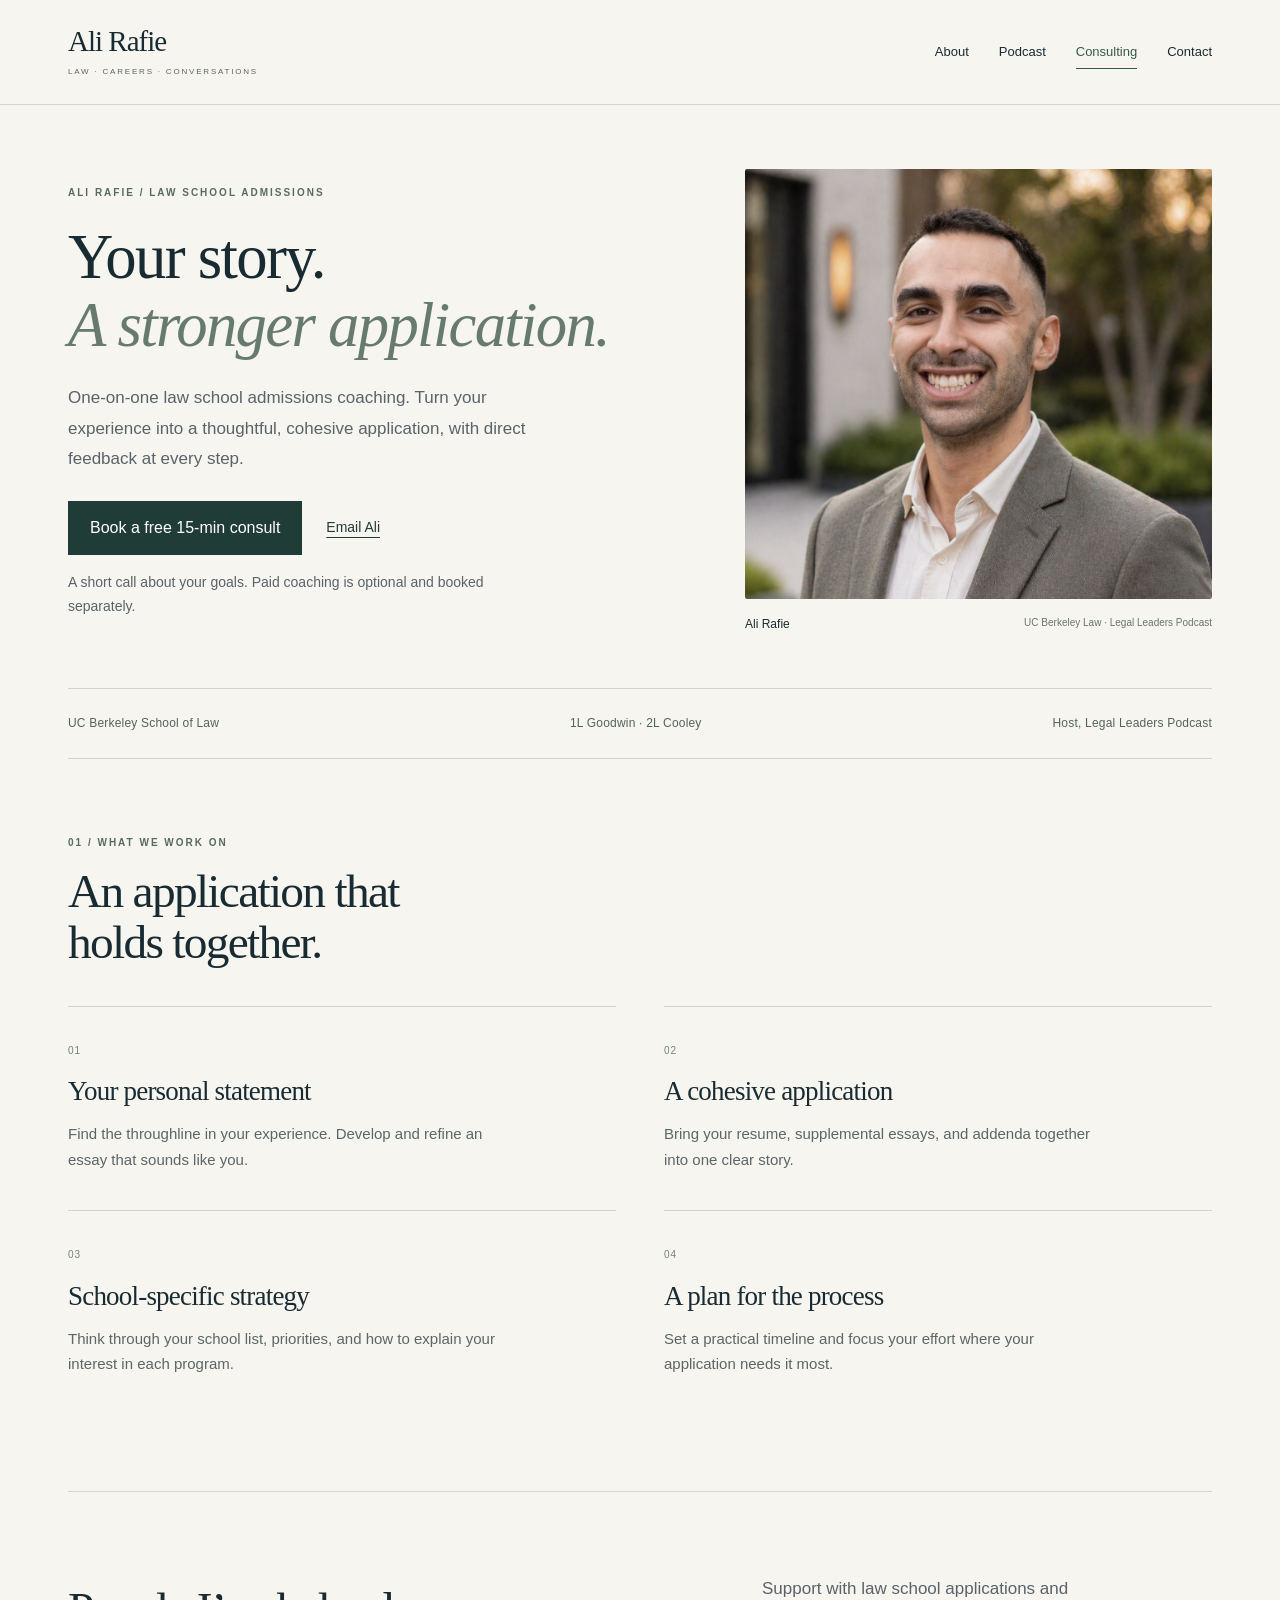
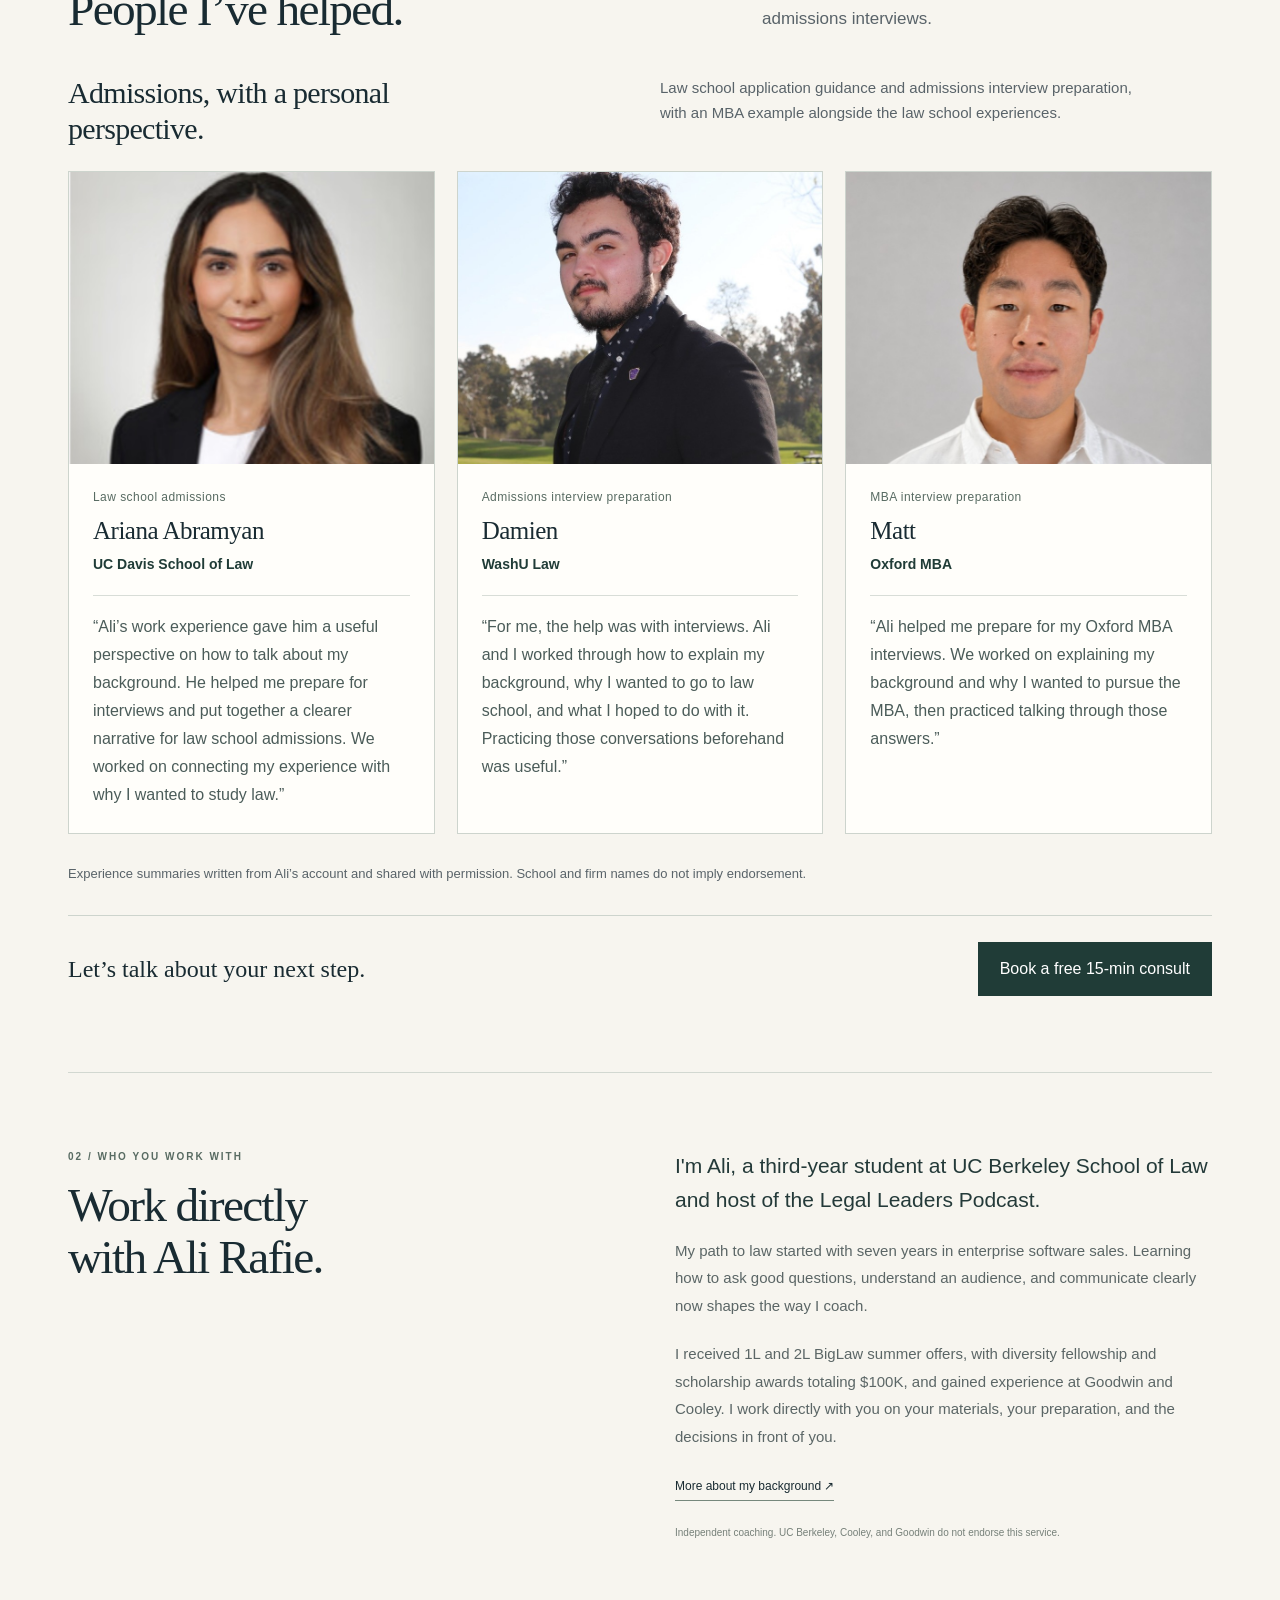
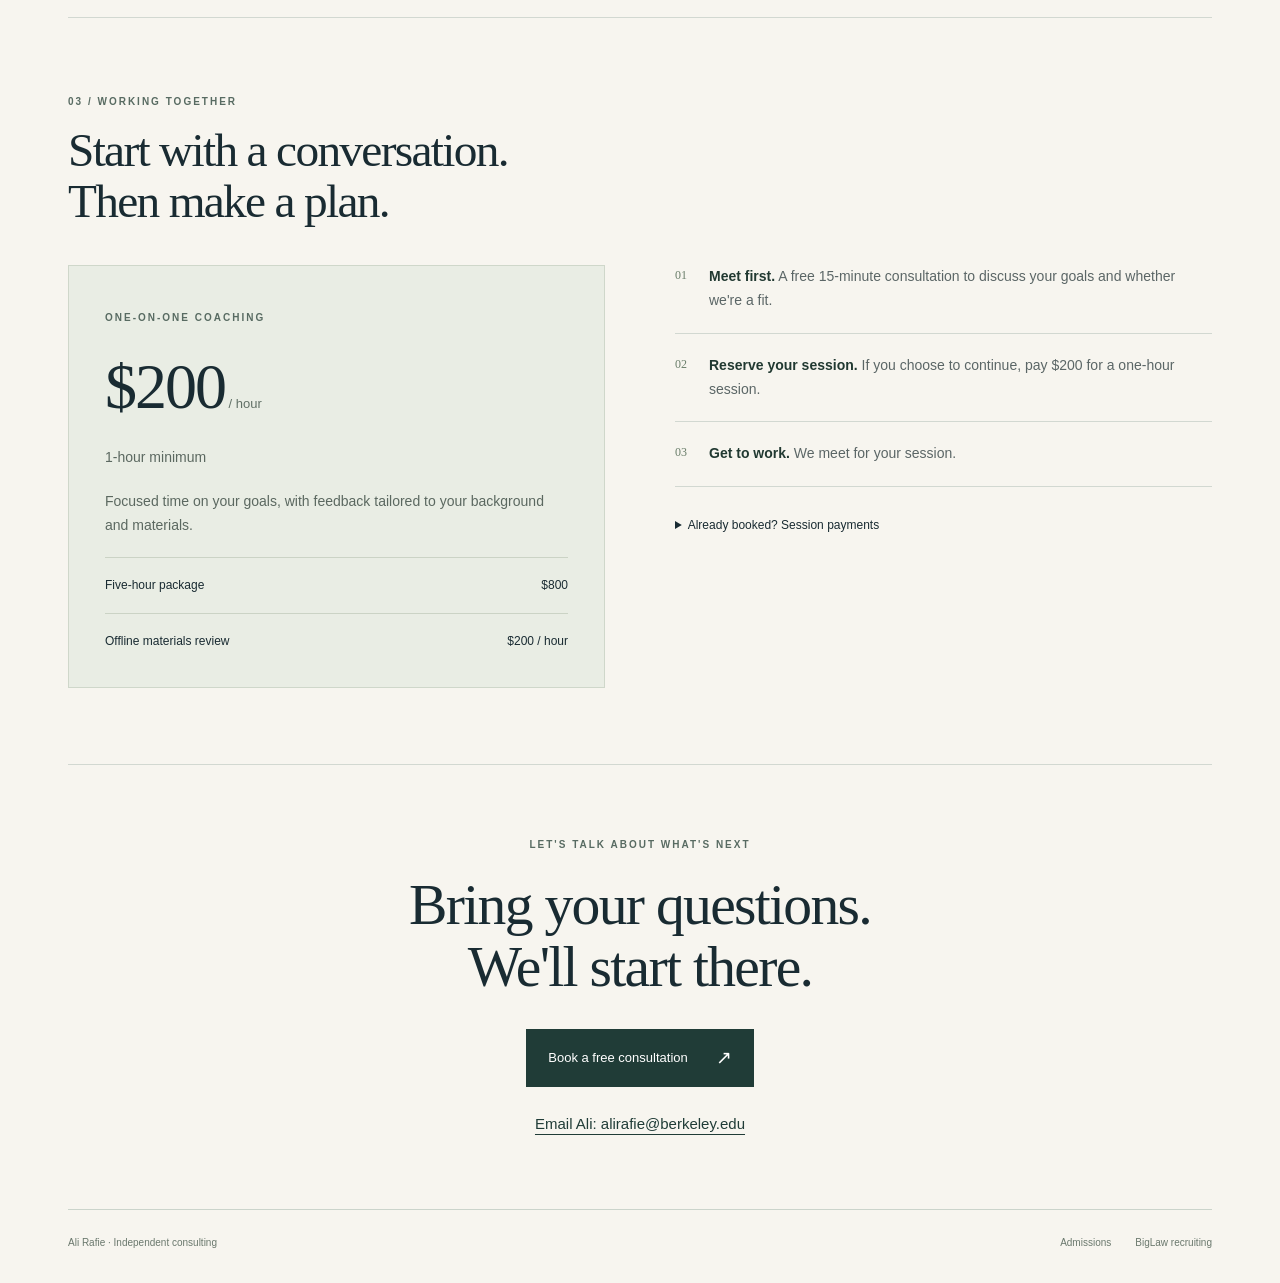
==== commit f303768c: "Fix booking and mobile podcast issues; refine coaching proof and optimize portraits" ====
--- a/admissions/index.html
+++ b/admissions/index.html
@@ -47,27 +47,27 @@
         }
     </script>
 <link rel="stylesheet" href="/practice.css?v=6">
-<link rel="stylesheet" href="/site-shell.css?v=2">
+<link rel="stylesheet" href="/site-shell.css?v=3">
 <script src="/site-shell.js?v=1" defer></script>
-</head><body class="practice-page"><header class="site-header"><nav class="site-nav" aria-label="Main navigation"><a class="site-brand" href="/#about">Ali Rafie<span>LAW · CAREERS · CONVERSATIONS</span></a><div class="site-nav-links"><a href="/#about" data-page="about">About</a><a href="/podcast/" data-page="podcast">Podcast</a><a href="/consulting" data-page="consulting">Consulting</a><a href="/#contact" data-page="contact">Contact</a></div></nav></header><main><div class="practice"><header class="practice-hero"><div class="practice-hero-copy"><p class="practice-eyebrow">ALI RAFIE / LAW SCHOOL ADMISSIONS</p><h1>Your story.<br><em>A stronger application.</em></h1><p class="practice-lede">One-on-one law school admissions coaching. Turn your experience into a thoughtful, cohesive application, with direct feedback at every step.</p><div class="practice-consult-actions"><a class="practice-button" href="https://calendly.com/alirafie-berkeley/new-meeting" target="_blank" rel="noopener">Book a free 15-min consult</a><a class="practice-hero-email" href="mailto:alirafie@berkeley.edu">Email Ali</a></div><p class="practice-consult-note">A short call about your goals. Paid coaching is optional and booked separately.</p></div><figure class="practice-portrait"><img src="/BC0A7467-1A09-479F-815C-66E20A5C7458.PNG" alt="Ali Rafie" width="640" height="800"><figcaption>Ali Rafie <span>UC Berkeley Law · Legal Leaders Podcast</span></figcaption></figure></header>
+</head><body class="practice-page"><header class="site-header"><nav class="site-nav" aria-label="Main navigation"><a class="site-brand" href="/#about">Ali Rafie<span>LAW · CAREERS · CONVERSATIONS</span></a><div class="site-nav-links"><a href="/#about" data-page="about">About</a><a href="/podcast/" data-page="podcast">Podcast</a><a href="/consulting" data-page="consulting">Consulting</a><a href="/#contact" data-page="contact">Contact</a></div></nav></header><main><div class="practice"><header class="practice-hero"><div class="practice-hero-copy"><p class="practice-eyebrow">ALI RAFIE / LAW SCHOOL ADMISSIONS</p><h1>Your story.<br><em>A stronger application.</em></h1><p class="practice-lede">One-on-one law school admissions coaching. Turn your experience into a thoughtful, cohesive application, with direct feedback at every step.</p><div class="practice-consult-actions"><a class="practice-button" href="https://calendly.com/alirafie-berkeley/new-meeting" target="_blank" rel="noopener">Book a free 15-min consult</a><a class="practice-hero-email" href="mailto:alirafie@berkeley.edu">Email Ali</a></div><p class="practice-consult-note">A short call about your goals. Paid coaching is optional and booked separately.</p></div><figure class="practice-portrait"><img src="/assets/portraits/ali-consulting.jpg" fetchpriority="high" decoding="async" alt="Ali Rafie" width="640" height="800"><figcaption>Ali Rafie <span>UC Berkeley Law · Legal Leaders Podcast</span></figcaption></figure></header>
 <div class="practice-credentials"><span>UC Berkeley School of Law</span><span>1L Goodwin · 2L Cooley</span><span>Host, Legal Leaders Podcast</span></div><section class="practice-section"><div class="practice-section-heading"><p class="practice-eyebrow">01 / WHAT WE WORK ON</p><h2>An application that<br>holds together.</h2></div><div class="practice-services"><article><span class="practice-number">01</span><h3>Your personal statement</h3><p>Find the throughline in your experience. Develop and refine an essay that sounds like you.</p></article><article><span class="practice-number">02</span><h3>A cohesive application</h3><p>Bring your resume, supplemental essays, and addenda together into one clear story.</p></article><article><span class="practice-number">03</span><h3>School-specific strategy</h3><p>Think through your school list, priorities, and how to explain your interest in each program.</p></article><article><span class="practice-number">04</span><h3>A plan for the process</h3><p>Set a practical timeline and focus your effort where your application needs it most.</p></article></div></section>
 <section class="practice-section practice-people" aria-labelledby="people-heading">
  <div class="practice-people-heading"><div><h2 id="people-heading">People I’ve helped.</h2></div><p>Support with law school applications and admissions interviews.</p></div>
  <div class="practice-people-group">
  <div class="practice-people-group-heading"><h3>Admissions, with a personal perspective.</h3><p>Law school application guidance and admissions interview preparation, with an MBA example alongside the law school experiences.</p></div>
  <div class="practice-people-grid practice-people-grid--admissions"><article class="practice-person">
- <img src="/assets/people/ariana-abramyan.png" alt="Ariana Abramyan" width="800" height="800" loading="lazy" decoding="async">
- <div class="practice-person-copy"><div class="practice-person-meta"><p class="practice-person-context">Law school admissions</p><h4>Ariana Abramyan</h4><p class="practice-person-destination">UC Davis School of Law</p></div><blockquote><p>“Ali brought a useful perspective from his work experience to my law school admissions preparation. He helped me practice for interviews and craft a clearer narrative around my background and interest in law. We worked on how to connect those pieces and explain them in a way that felt natural.”</p></blockquote></div>
+ <img src="/assets/people/ariana-abramyan.jpg" alt="Ariana Abramyan" width="800" height="800" loading="lazy" decoding="async">
+ <div class="practice-person-copy"><div class="practice-person-meta"><p class="practice-person-context">Law school admissions</p><h4>Ariana Abramyan</h4><p class="practice-person-destination">UC Davis School of Law</p></div><blockquote><p>“Ali’s work experience gave him a useful perspective on how to talk about my background. He helped me prepare for interviews and put together a clearer narrative for law school admissions. We worked on connecting my experience with why I wanted to study law.”</p></blockquote></div>
 </article>
 <article class="practice-person">
- <img src="/assets/people/damien.png" alt="Damien" width="800" height="800" loading="lazy" decoding="async">
- <div class="practice-person-copy"><div class="practice-person-meta"><p class="practice-person-context">Admissions interview preparation</p><h4>Damien</h4><p class="practice-person-destination">WashU Law</p></div><blockquote><p>“Ali helped me with law school admissions interviews. We focused on the interview itself: talking about my background, why law school, and how to explain what I wanted to do. It was useful to say things out loud and work through them with someone before having those conversations with schools.”</p></blockquote></div>
+ <img src="/assets/people/damien.jpg" alt="Damien" width="800" height="800" loading="lazy" decoding="async">
+ <div class="practice-person-copy"><div class="practice-person-meta"><p class="practice-person-context">Admissions interview preparation</p><h4>Damien</h4><p class="practice-person-destination">WashU Law</p></div><blockquote><p>“For me, the help was with interviews. Ali and I worked through how to explain my background, why I wanted to go to law school, and what I hoped to do with it. Practicing those conversations beforehand was useful.”</p></blockquote></div>
 </article>
 <article class="practice-person">
- <img src="/assets/people/matt.png" alt="Matt" width="800" height="800" loading="lazy" decoding="async">
- <div class="practice-person-copy"><div class="practice-person-meta"><p class="practice-person-context">MBA interview preparation</p><h4>Matt</h4><p class="practice-person-destination">Oxford MBA</p></div><blockquote><p>“Ali helped with my MBA interview preparation for Oxford. Different application process, but the same need to explain your background and why the program makes sense. Practicing that with a friend was helpful.”</p></blockquote></div>
+ <img src="/assets/people/matt.jpg" alt="Matt" width="800" height="800" loading="lazy" decoding="async">
+ <div class="practice-person-copy"><div class="practice-person-meta"><p class="practice-person-context">MBA interview preparation</p><h4>Matt</h4><p class="practice-person-destination">Oxford MBA</p></div><blockquote><p>“Ali helped me prepare for my Oxford MBA interviews. We worked on explaining my background and why I wanted to pursue the MBA, then practiced talking through those answers.”</p></blockquote></div>
 </article></div></div>
  <p class="practice-people-note">Experience summaries written from Ali’s account and shared with permission. School and firm names do not imply endorsement.</p>
  <div class="practice-people-cta"><p>Let’s talk about your next step.</p><a class="practice-button" href="https://calendly.com/alirafie-berkeley/new-meeting" target="_blank" rel="noopener">Book a free 15-min consult</a></div>
 </section>
-<section class="practice-section practice-about"><div><p class="practice-eyebrow">02 / WHO YOU WORK WITH</p><h2>Work directly<br>with Ali Rafie.</h2></div><div class="practice-bio"><p class="practice-bio-lead">I'm Ali, a third-year student at UC Berkeley School of Law and host of the Legal Leaders Podcast.</p><p>My path to law started with seven years in enterprise software sales. Learning how to ask good questions, understand an audience, and communicate clearly now shapes the way I coach.</p><p>I received 1L and 2L BigLaw summer offers, with diversity fellowship and scholarship awards totaling $100K, and gained experience at Goodwin and Cooley. I work directly with you on your materials, your preparation, and the decisions in front of you.</p><a class="practice-text-link" href="/#about">More about my background ↗</a><p class="practice-disclosure">Independent coaching. UC Berkeley, Cooley, and Goodwin do not endorse this service.</p></div></section><section class="practice-section" id="pricing"><div class="practice-section-heading"><p class="practice-eyebrow">03 / WORKING TOGETHER</p><h2>Start with a conversation.<br>Then make a plan.</h2></div><div class="practice-pricing"><article class="practice-rate"><span class="practice-eyebrow">ONE-ON-ONE COACHING</span><p class="practice-price">$200<span> / hour</span></p><p>1-hour minimum</p><p>Focused time on your goals, with feedback tailored to your background and materials.</p><div class="practice-rate-row"><strong>Five-hour package</strong><span>$800</span></div><div class="practice-rate-row"><strong>Offline materials review</strong><span>$200 / hour</span></div></article><div class="practice-process"><div><span>01</span><p><strong>Meet first.</strong> A free 15-minute consultation to discuss your goals and whether we're a fit.</p></div><div><span>02</span><p><strong>Reserve your session.</strong> If you choose to continue, pay $200 for a one-hour session.</p></div><div><span>03</span><p><strong>Get to work.</strong> We meet for your session.</p></div><details><summary>Already booked? Session payments</summary><div class="practice-payment"><a href="https://buy.stripe.com/fZucMX1KS8FpcFkbZycAo02" target="_blank" rel="noopener">Pay for your session ($200)</a></div></details></div></div></section><section class="practice-closing"><p class="practice-eyebrow">LET'S TALK ABOUT WHAT'S NEXT</p><h2>Bring your questions.<br>We'll start there.</h2><a class="practice-button" href="https://calendly.com/alirafie-berkeley/new-meeting" target="_blank" rel="noopener">Book a free consultation <span aria-hidden="true">↗</span></a><a class="practice-email" href="mailto:alirafie@berkeley.edu">Email Ali: alirafie@berkeley.edu</a></section><footer class="practice-footer"><span>Ali Rafie · Independent consulting</span><nav aria-label="Consulting services"><a href="/admissions/">Admissions</a><a href="/biglaw/">BigLaw recruiting</a></nav></footer></div></main><script src="/booking-config.js"></script><script src="/booking.js" defer></script></body></html>+<section class="practice-section practice-about"><div><p class="practice-eyebrow">02 / WHO YOU WORK WITH</p><h2>Work directly<br>with Ali Rafie.</h2></div><div class="practice-bio"><p class="practice-bio-lead">I'm Ali, a third-year student at UC Berkeley School of Law and host of the Legal Leaders Podcast.</p><p>My path to law started with seven years in enterprise software sales. Learning how to ask good questions, understand an audience, and communicate clearly now shapes the way I coach.</p><p>I received 1L and 2L BigLaw summer offers, with diversity fellowship and scholarship awards totaling $100K, and gained experience at Goodwin and Cooley. I work directly with you on your materials, your preparation, and the decisions in front of you.</p><a class="practice-text-link" href="/#about">More about my background ↗</a><p class="practice-disclosure">Independent coaching. UC Berkeley, Cooley, and Goodwin do not endorse this service.</p></div></section><section class="practice-section" id="pricing"><div class="practice-section-heading"><p class="practice-eyebrow">03 / WORKING TOGETHER</p><h2>Start with a conversation.<br>Then make a plan.</h2></div><div class="practice-pricing"><article class="practice-rate"><span class="practice-eyebrow">ONE-ON-ONE COACHING</span><p class="practice-price">$200<span> / hour</span></p><p>1-hour minimum</p><p>Focused time on your goals, with feedback tailored to your background and materials.</p><div class="practice-rate-row"><strong>Five-hour package</strong><span>$800</span></div><div class="practice-rate-row"><strong>Offline materials review</strong><span>$200 / hour</span></div></article><div class="practice-process"><div><span>01</span><p><strong>Meet first.</strong> A free 15-minute consultation to discuss your goals and whether we're a fit.</p></div><div><span>02</span><p><strong>Reserve your session.</strong> If you choose to continue, pay $200 for a one-hour session.</p></div><div><span>03</span><p><strong>Get to work.</strong> We meet for your session.</p></div><details><summary>Already booked? Session payments</summary><div class="practice-payment"><a href="https://buy.stripe.com/fZucMX1KS8FpcFkbZycAo02" target="_blank" rel="noopener">Pay for your session ($200)</a></div></details></div></div></section><section class="practice-closing"><p class="practice-eyebrow">LET'S TALK ABOUT WHAT'S NEXT</p><h2>Bring your questions.<br>We'll start there.</h2><a class="practice-button" href="https://calendly.com/alirafie-berkeley/new-meeting" target="_blank" rel="noopener">Book a free consultation <span aria-hidden="true">↗</span></a><a class="practice-email" href="mailto:alirafie@berkeley.edu">Email Ali: alirafie@berkeley.edu</a></section><footer class="practice-footer"><span>Ali Rafie · Independent consulting</span><nav aria-label="Consulting services"><a href="/admissions/">Admissions</a><a href="/biglaw/">BigLaw recruiting</a></nav></footer></div></main><script src="/booking-config.js"></script><script src="/booking.js?v=2" defer></script></body></html>
--- a/site-shell.css
+++ b/site-shell.css
@@ -137,3 +137,12 @@
  body.contact-mode .contact-hero h2 {font-size:44px;}
  body.contact-mode .contact-actions .podcast-button {width:auto;}
 }
+
+/* Audit corrections: compact mobile search and no unfinished video placeholders. */
+body.podcast-mode .episode-card--no-media {grid-template-columns:100px minmax(0,1fr);}
+body.podcast-mode .episode-card--no-media .episode-media {display:none;}
+@media(max-width:650px) {
+ body.podcast-mode .podcast-search {flex:0 0 auto;width:100%;min-width:0;height:50px;min-height:50px;}
+ body.podcast-mode .podcast-filter {width:100%;min-width:0;min-height:46px;}
+ body.podcast-mode .episode-card--no-media {grid-template-columns:1fr;}
+}
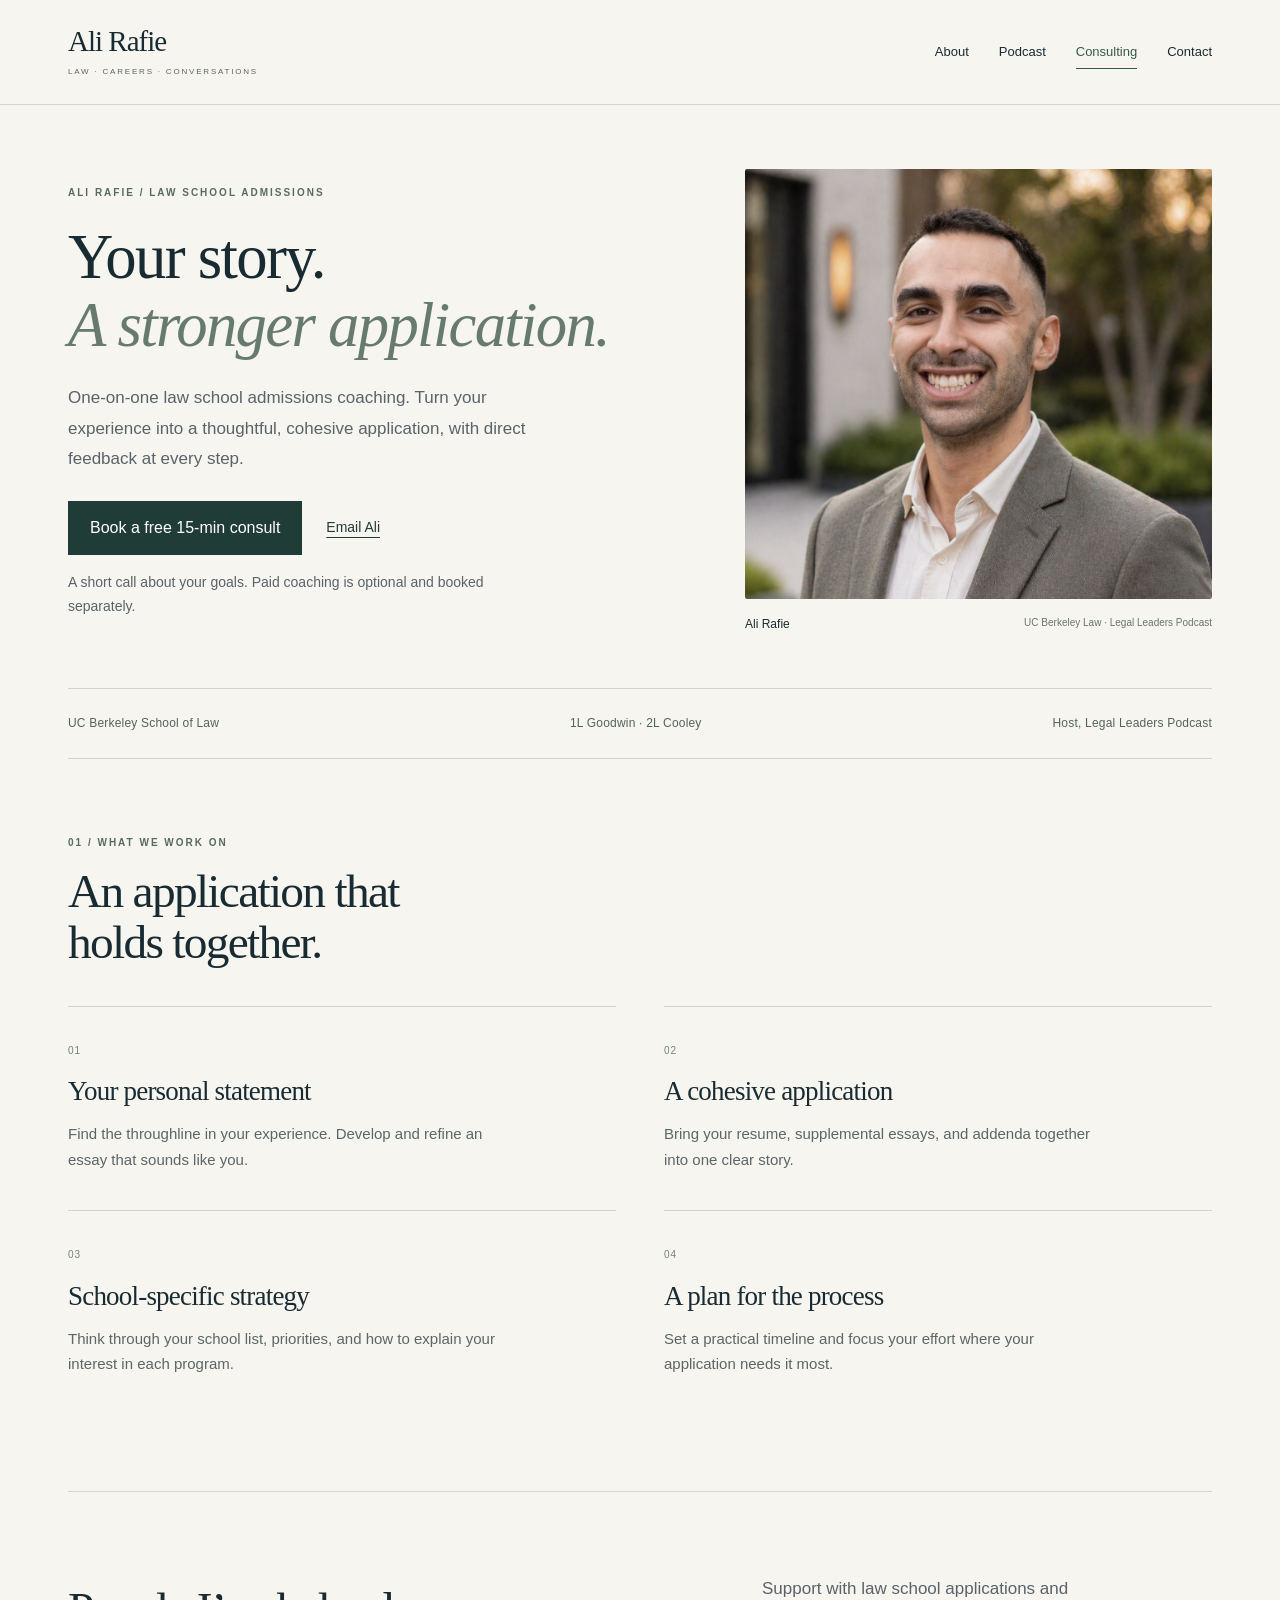
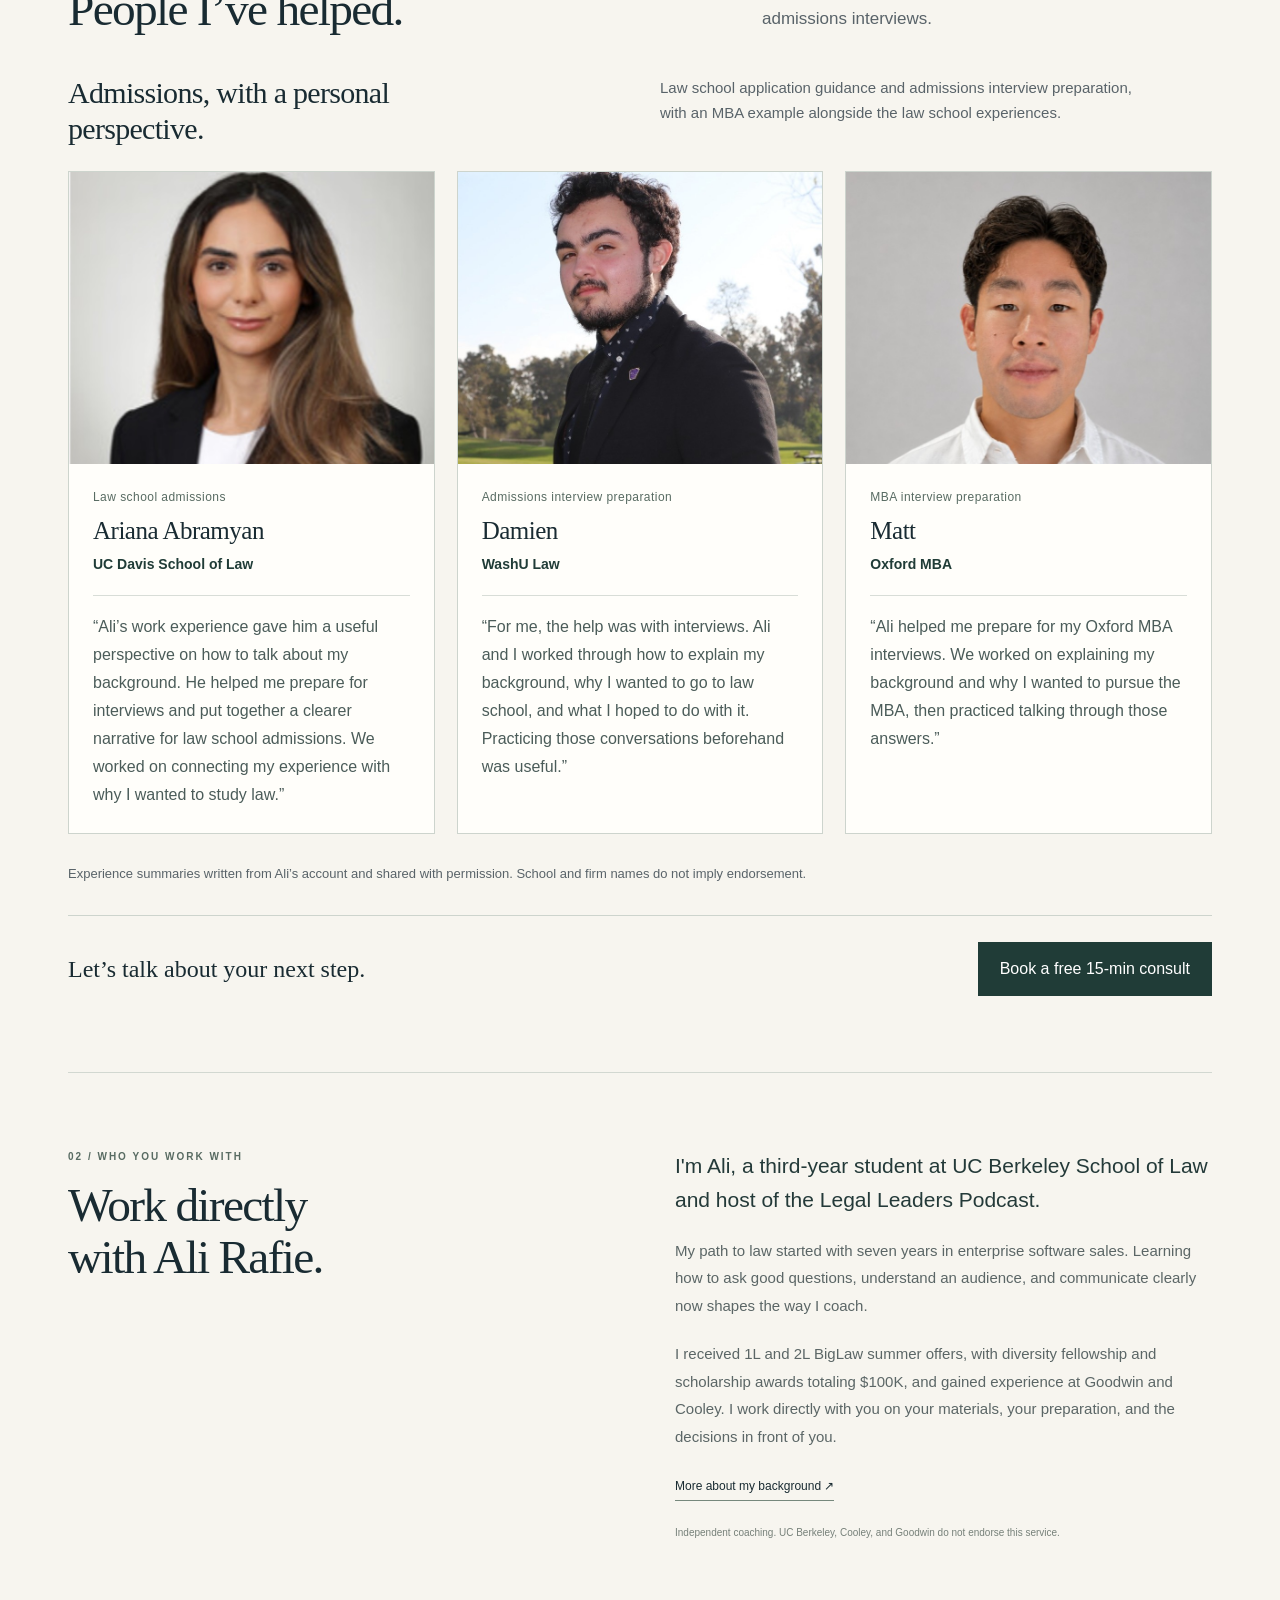
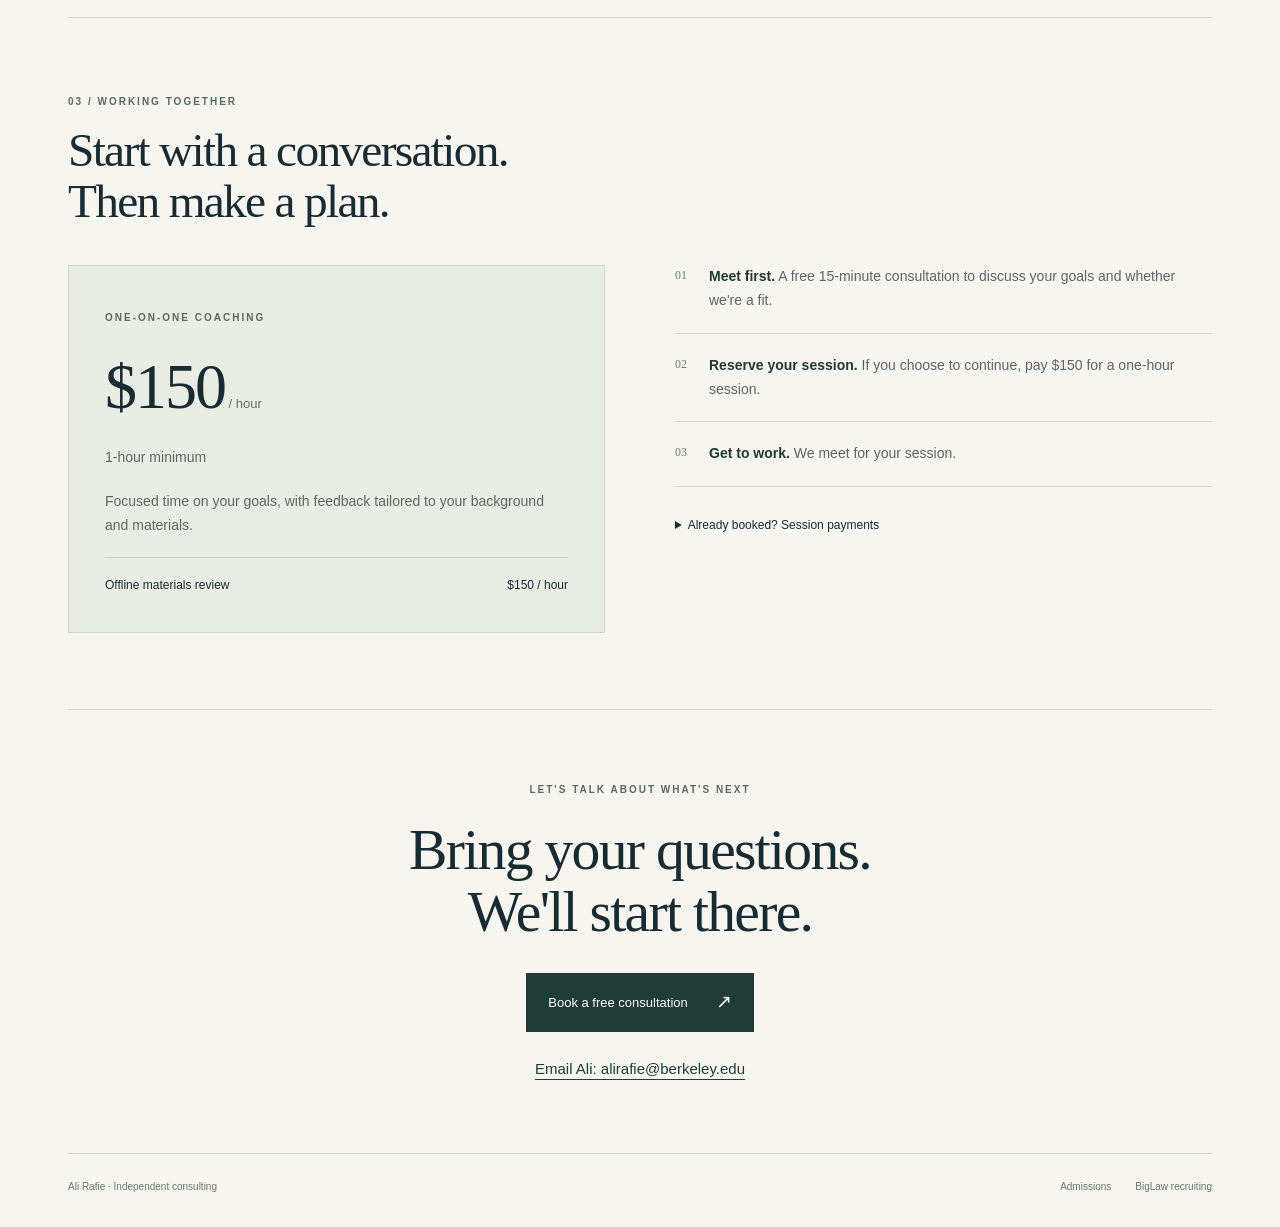
==== commit c2b44856: "Reduce hourly consulting to $150 and remove package pricing" ====
--- a/admissions/index.html
+++ b/admissions/index.html
@@ -70,4 +70,4 @@
  <p class="practice-people-note">Experience summaries written from Ali’s account and shared with permission. School and firm names do not imply endorsement.</p>
  <div class="practice-people-cta"><p>Let’s talk about your next step.</p><a class="practice-button" href="https://calendly.com/alirafie-berkeley/new-meeting" target="_blank" rel="noopener">Book a free 15-min consult</a></div>
 </section>
-<section class="practice-section practice-about"><div><p class="practice-eyebrow">02 / WHO YOU WORK WITH</p><h2>Work directly<br>with Ali Rafie.</h2></div><div class="practice-bio"><p class="practice-bio-lead">I'm Ali, a third-year student at UC Berkeley School of Law and host of the Legal Leaders Podcast.</p><p>My path to law started with seven years in enterprise software sales. Learning how to ask good questions, understand an audience, and communicate clearly now shapes the way I coach.</p><p>I received 1L and 2L BigLaw summer offers, with diversity fellowship and scholarship awards totaling $100K, and gained experience at Goodwin and Cooley. I work directly with you on your materials, your preparation, and the decisions in front of you.</p><a class="practice-text-link" href="/#about">More about my background ↗</a><p class="practice-disclosure">Independent coaching. UC Berkeley, Cooley, and Goodwin do not endorse this service.</p></div></section><section class="practice-section" id="pricing"><div class="practice-section-heading"><p class="practice-eyebrow">03 / WORKING TOGETHER</p><h2>Start with a conversation.<br>Then make a plan.</h2></div><div class="practice-pricing"><article class="practice-rate"><span class="practice-eyebrow">ONE-ON-ONE COACHING</span><p class="practice-price">$200<span> / hour</span></p><p>1-hour minimum</p><p>Focused time on your goals, with feedback tailored to your background and materials.</p><div class="practice-rate-row"><strong>Five-hour package</strong><span>$800</span></div><div class="practice-rate-row"><strong>Offline materials review</strong><span>$200 / hour</span></div></article><div class="practice-process"><div><span>01</span><p><strong>Meet first.</strong> A free 15-minute consultation to discuss your goals and whether we're a fit.</p></div><div><span>02</span><p><strong>Reserve your session.</strong> If you choose to continue, pay $200 for a one-hour session.</p></div><div><span>03</span><p><strong>Get to work.</strong> We meet for your session.</p></div><details><summary>Already booked? Session payments</summary><div class="practice-payment"><a href="https://buy.stripe.com/fZucMX1KS8FpcFkbZycAo02" target="_blank" rel="noopener">Pay for your session ($200)</a></div></details></div></div></section><section class="practice-closing"><p class="practice-eyebrow">LET'S TALK ABOUT WHAT'S NEXT</p><h2>Bring your questions.<br>We'll start there.</h2><a class="practice-button" href="https://calendly.com/alirafie-berkeley/new-meeting" target="_blank" rel="noopener">Book a free consultation <span aria-hidden="true">↗</span></a><a class="practice-email" href="mailto:alirafie@berkeley.edu">Email Ali: alirafie@berkeley.edu</a></section><footer class="practice-footer"><span>Ali Rafie · Independent consulting</span><nav aria-label="Consulting services"><a href="/admissions/">Admissions</a><a href="/biglaw/">BigLaw recruiting</a></nav></footer></div></main><script src="/booking-config.js"></script><script src="/booking.js?v=2" defer></script></body></html>+<section class="practice-section practice-about"><div><p class="practice-eyebrow">02 / WHO YOU WORK WITH</p><h2>Work directly<br>with Ali Rafie.</h2></div><div class="practice-bio"><p class="practice-bio-lead">I'm Ali, a third-year student at UC Berkeley School of Law and host of the Legal Leaders Podcast.</p><p>My path to law started with seven years in enterprise software sales. Learning how to ask good questions, understand an audience, and communicate clearly now shapes the way I coach.</p><p>I received 1L and 2L BigLaw summer offers, with diversity fellowship and scholarship awards totaling $100K, and gained experience at Goodwin and Cooley. I work directly with you on your materials, your preparation, and the decisions in front of you.</p><a class="practice-text-link" href="/#about">More about my background ↗</a><p class="practice-disclosure">Independent coaching. UC Berkeley, Cooley, and Goodwin do not endorse this service.</p></div></section><section class="practice-section" id="pricing"><div class="practice-section-heading"><p class="practice-eyebrow">03 / WORKING TOGETHER</p><h2>Start with a conversation.<br>Then make a plan.</h2></div><div class="practice-pricing"><article class="practice-rate"><span class="practice-eyebrow">ONE-ON-ONE COACHING</span><p class="practice-price">$150<span> / hour</span></p><p>1-hour minimum</p><p>Focused time on your goals, with feedback tailored to your background and materials.</p><div class="practice-rate-row"><strong>Offline materials review</strong><span>$150 / hour</span></div></article><div class="practice-process"><div><span>01</span><p><strong>Meet first.</strong> A free 15-minute consultation to discuss your goals and whether we're a fit.</p></div><div><span>02</span><p><strong>Reserve your session.</strong> If you choose to continue, pay $150 for a one-hour session.</p></div><div><span>03</span><p><strong>Get to work.</strong> We meet for your session.</p></div><details><summary>Already booked? Session payments</summary><div class="practice-payment"><a href="https://buy.stripe.com/fZucMX1KS8FpcFkbZycAo02" target="_blank" rel="noopener">Pay for your session ($150)</a></div></details></div></div></section><section class="practice-closing"><p class="practice-eyebrow">LET'S TALK ABOUT WHAT'S NEXT</p><h2>Bring your questions.<br>We'll start there.</h2><a class="practice-button" href="https://calendly.com/alirafie-berkeley/new-meeting" target="_blank" rel="noopener">Book a free consultation <span aria-hidden="true">↗</span></a><a class="practice-email" href="mailto:alirafie@berkeley.edu">Email Ali: alirafie@berkeley.edu</a></section><footer class="practice-footer"><span>Ali Rafie · Independent consulting</span><nav aria-label="Consulting services"><a href="/admissions/">Admissions</a><a href="/biglaw/">BigLaw recruiting</a></nav></footer></div></main><script src="/booking-config.js"></script><script src="/booking.js?v=3" defer></script></body></html>
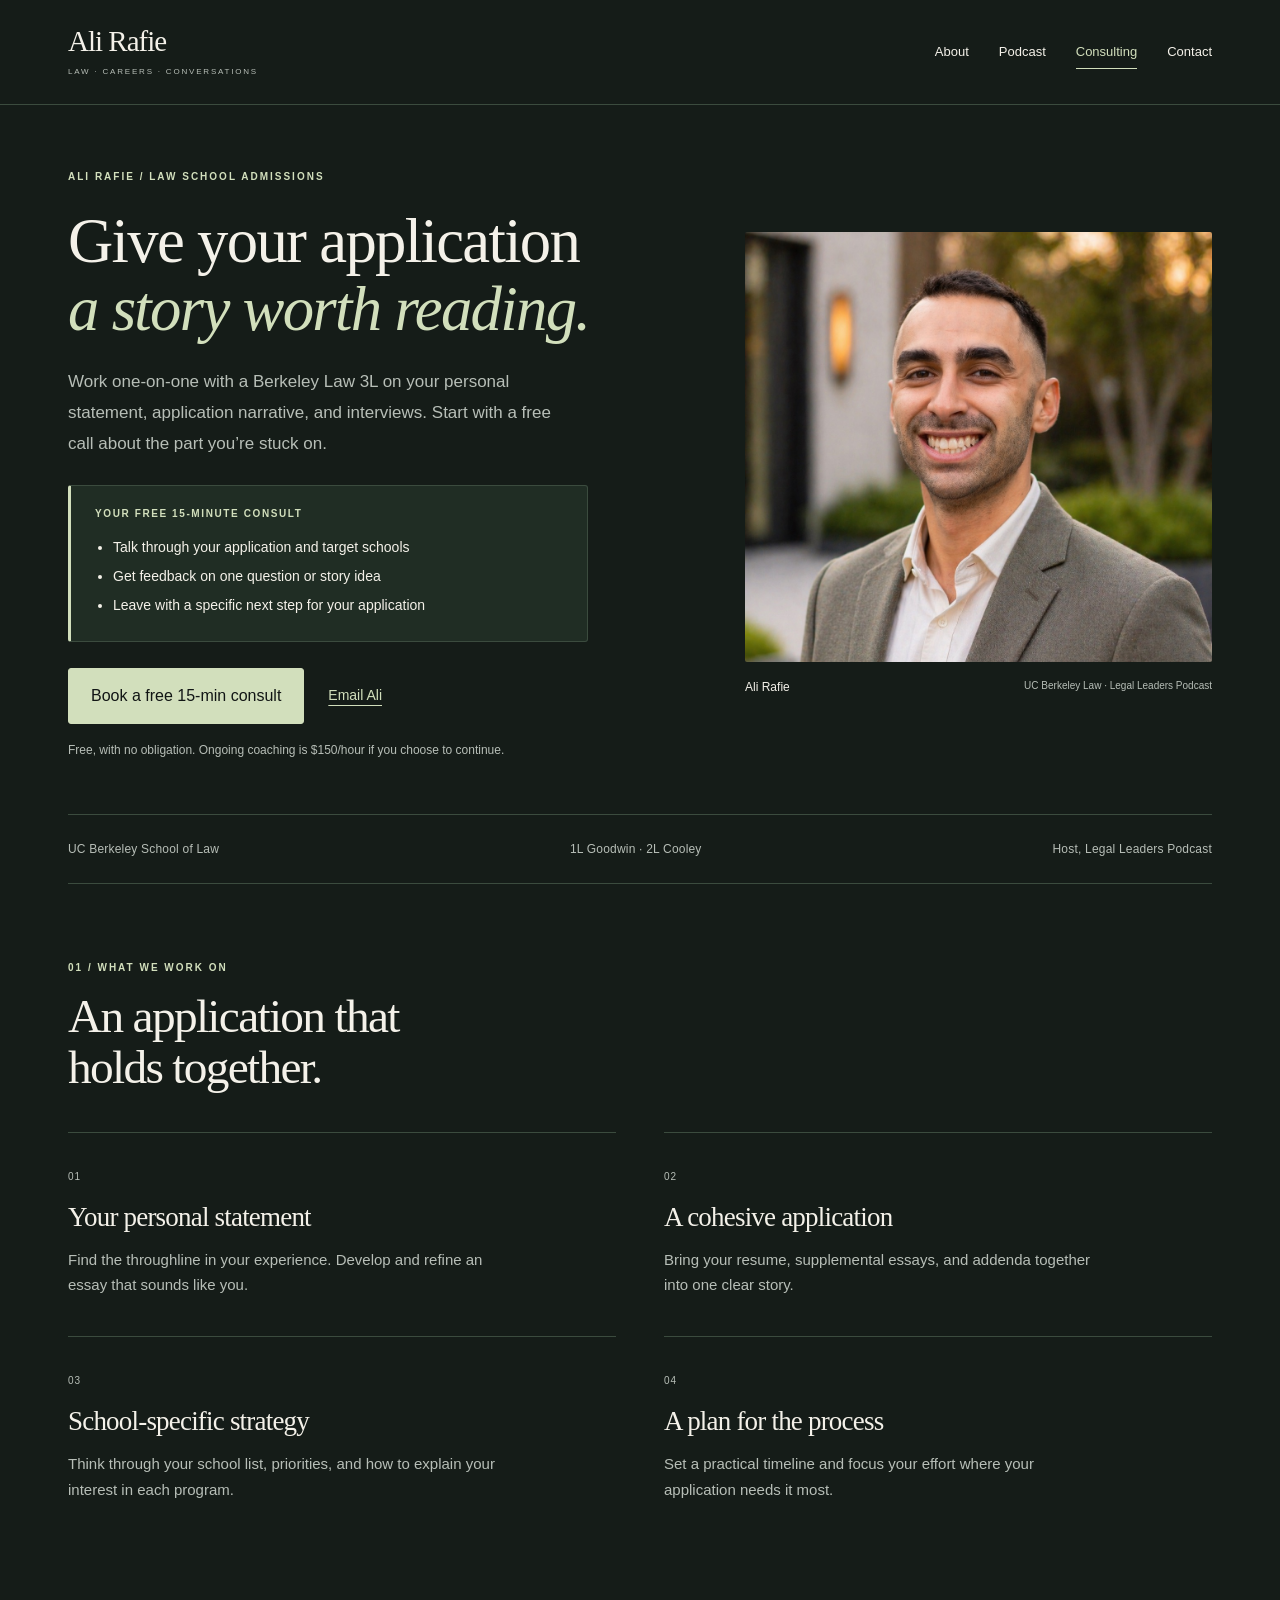
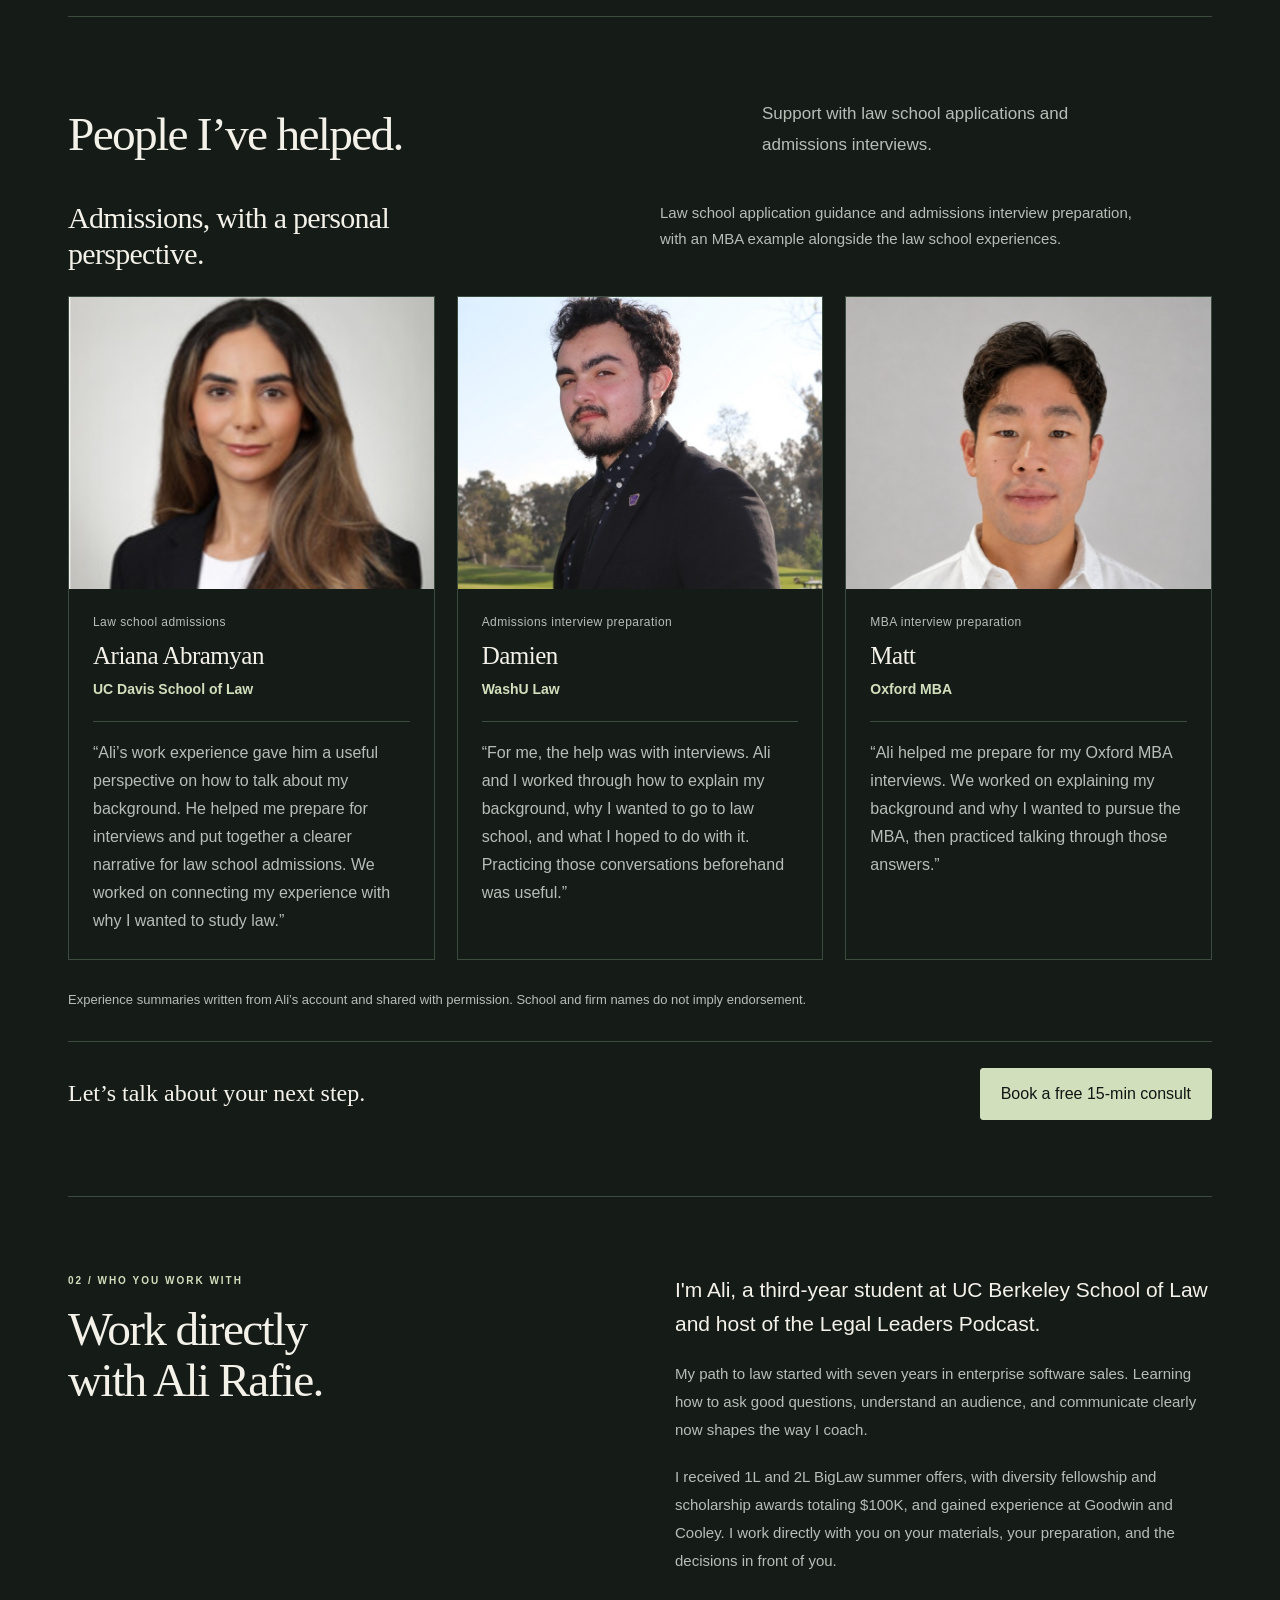
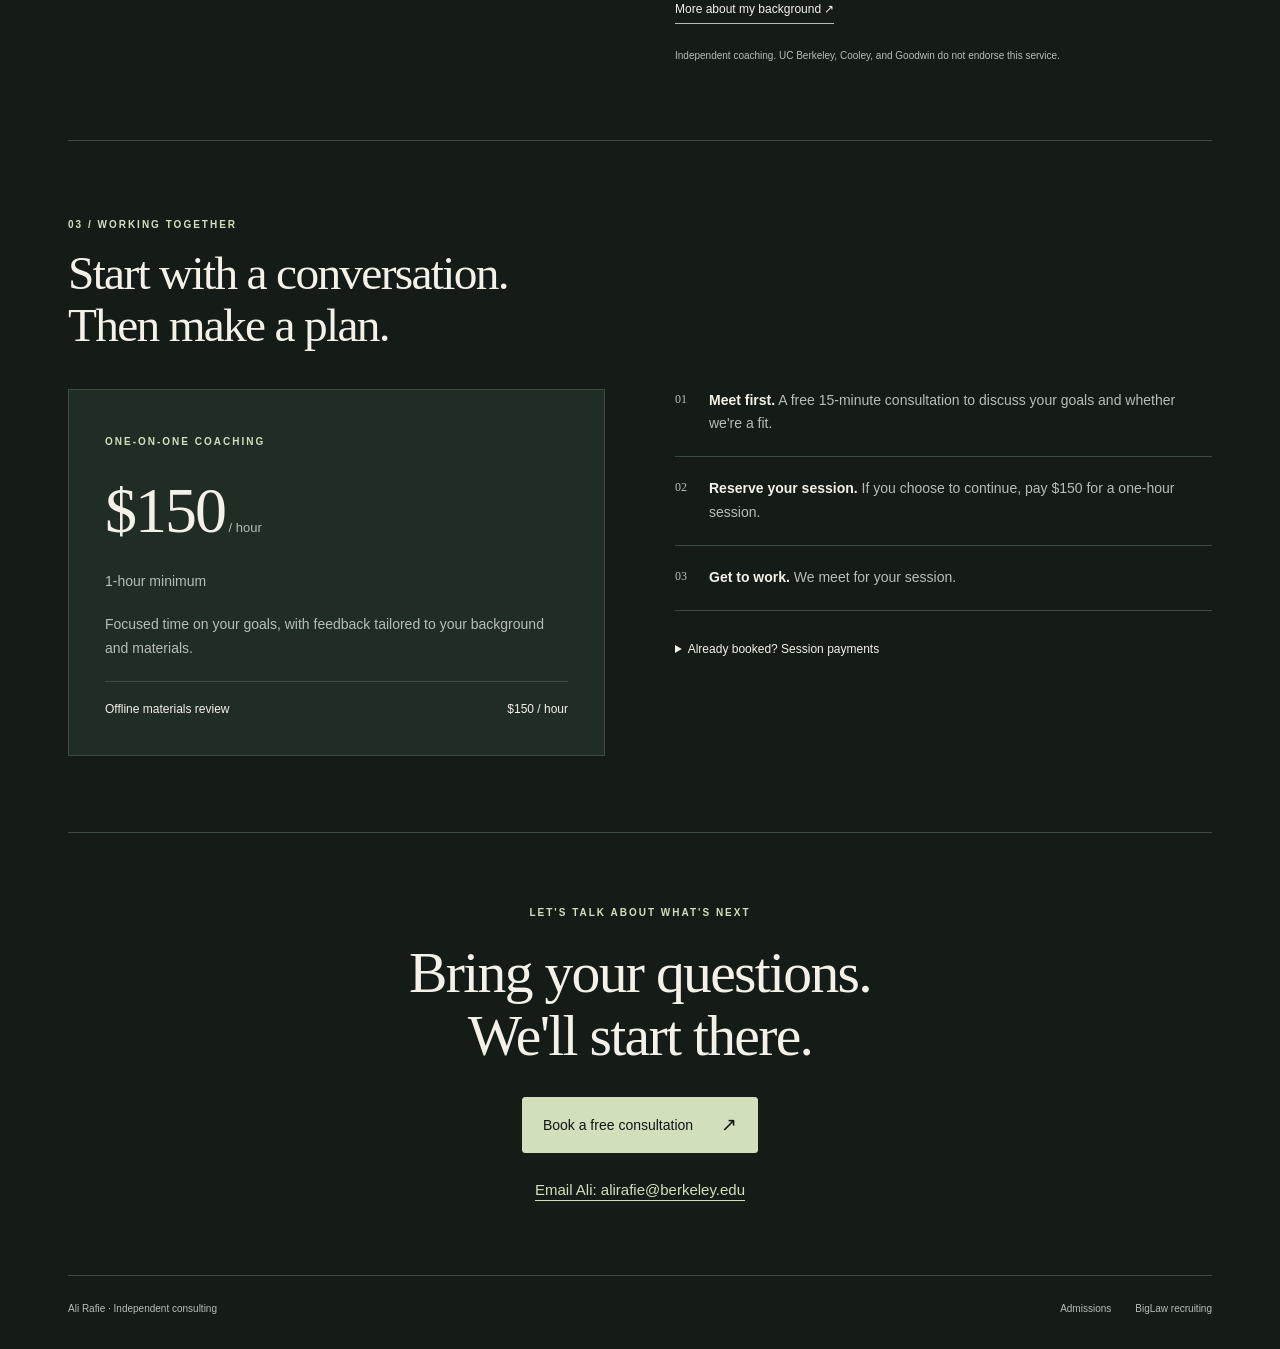
==== commit cce14799: "Unify page design and clarify free consulting offer" ====
--- a/admissions/index.html
+++ b/admissions/index.html
@@ -46,10 +46,10 @@
             ]
         }
     </script>
-<link rel="stylesheet" href="/practice.css?v=6">
-<link rel="stylesheet" href="/site-shell.css?v=3">
+<link rel="stylesheet" href="/practice.css?v=7">
+<link rel="stylesheet" href="/site-shell.css?v=4">
 <script src="/site-shell.js?v=1" defer></script>
-</head><body class="practice-page"><header class="site-header"><nav class="site-nav" aria-label="Main navigation"><a class="site-brand" href="/#about">Ali Rafie<span>LAW · CAREERS · CONVERSATIONS</span></a><div class="site-nav-links"><a href="/#about" data-page="about">About</a><a href="/podcast/" data-page="podcast">Podcast</a><a href="/consulting" data-page="consulting">Consulting</a><a href="/#contact" data-page="contact">Contact</a></div></nav></header><main><div class="practice"><header class="practice-hero"><div class="practice-hero-copy"><p class="practice-eyebrow">ALI RAFIE / LAW SCHOOL ADMISSIONS</p><h1>Your story.<br><em>A stronger application.</em></h1><p class="practice-lede">One-on-one law school admissions coaching. Turn your experience into a thoughtful, cohesive application, with direct feedback at every step.</p><div class="practice-consult-actions"><a class="practice-button" href="https://calendly.com/alirafie-berkeley/new-meeting" target="_blank" rel="noopener">Book a free 15-min consult</a><a class="practice-hero-email" href="mailto:alirafie@berkeley.edu">Email Ali</a></div><p class="practice-consult-note">A short call about your goals. Paid coaching is optional and booked separately.</p></div><figure class="practice-portrait"><img src="/assets/portraits/ali-consulting.jpg" fetchpriority="high" decoding="async" alt="Ali Rafie" width="640" height="800"><figcaption>Ali Rafie <span>UC Berkeley Law · Legal Leaders Podcast</span></figcaption></figure></header>
+</head><body class="practice-page"><header class="site-header"><nav class="site-nav" aria-label="Main navigation"><a class="site-brand" href="/#about">Ali Rafie<span>LAW · CAREERS · CONVERSATIONS</span></a><div class="site-nav-links"><a href="/#about" data-page="about">About</a><a href="/podcast/" data-page="podcast">Podcast</a><a href="/consulting" data-page="consulting">Consulting</a><a href="/#contact" data-page="contact">Contact</a></div></nav></header><main><div class="practice"><header class="practice-hero"><div class="practice-hero-copy"><p class="practice-eyebrow">ALI RAFIE / LAW SCHOOL ADMISSIONS</p><h1>Give your application<br><em>a story worth reading.</em></h1><p class="practice-lede">Work one-on-one with a Berkeley Law 3L on your personal statement, application narrative, and interviews. Start with a free call about the part you’re stuck on.</p><div class="practice-free-offer"><p class="practice-offer-label">YOUR FREE 15-MINUTE CONSULT</p><ul><li>Talk through your application and target schools</li><li>Get feedback on one question or story idea</li><li>Leave with a specific next step for your application</li></ul></div><div class="practice-consult-actions"><a class="practice-button" href="https://calendly.com/alirafie-berkeley/new-meeting" target="_blank" rel="noopener">Book a free 15-min consult</a><a class="practice-hero-email" href="mailto:alirafie@berkeley.edu">Email Ali</a></div><p class="practice-consult-note">Free, with no obligation. Ongoing coaching is $150/hour if you choose to continue.</p></div><figure class="practice-portrait"><img src="/assets/portraits/ali-consulting.jpg" fetchpriority="high" decoding="async" alt="Ali Rafie" width="640" height="800"><figcaption>Ali Rafie <span>UC Berkeley Law · Legal Leaders Podcast</span></figcaption></figure></header>
 <div class="practice-credentials"><span>UC Berkeley School of Law</span><span>1L Goodwin · 2L Cooley</span><span>Host, Legal Leaders Podcast</span></div><section class="practice-section"><div class="practice-section-heading"><p class="practice-eyebrow">01 / WHAT WE WORK ON</p><h2>An application that<br>holds together.</h2></div><div class="practice-services"><article><span class="practice-number">01</span><h3>Your personal statement</h3><p>Find the throughline in your experience. Develop and refine an essay that sounds like you.</p></article><article><span class="practice-number">02</span><h3>A cohesive application</h3><p>Bring your resume, supplemental essays, and addenda together into one clear story.</p></article><article><span class="practice-number">03</span><h3>School-specific strategy</h3><p>Think through your school list, priorities, and how to explain your interest in each program.</p></article><article><span class="practice-number">04</span><h3>A plan for the process</h3><p>Set a practical timeline and focus your effort where your application needs it most.</p></article></div></section>
 <section class="practice-section practice-people" aria-labelledby="people-heading">
  <div class="practice-people-heading"><div><h2 id="people-heading">People I’ve helped.</h2></div><p>Support with law school applications and admissions interviews.</p></div>
@@ -70,4 +70,4 @@
  <p class="practice-people-note">Experience summaries written from Ali’s account and shared with permission. School and firm names do not imply endorsement.</p>
  <div class="practice-people-cta"><p>Let’s talk about your next step.</p><a class="practice-button" href="https://calendly.com/alirafie-berkeley/new-meeting" target="_blank" rel="noopener">Book a free 15-min consult</a></div>
 </section>
-<section class="practice-section practice-about"><div><p class="practice-eyebrow">02 / WHO YOU WORK WITH</p><h2>Work directly<br>with Ali Rafie.</h2></div><div class="practice-bio"><p class="practice-bio-lead">I'm Ali, a third-year student at UC Berkeley School of Law and host of the Legal Leaders Podcast.</p><p>My path to law started with seven years in enterprise software sales. Learning how to ask good questions, understand an audience, and communicate clearly now shapes the way I coach.</p><p>I received 1L and 2L BigLaw summer offers, with diversity fellowship and scholarship awards totaling $100K, and gained experience at Goodwin and Cooley. I work directly with you on your materials, your preparation, and the decisions in front of you.</p><a class="practice-text-link" href="/#about">More about my background ↗</a><p class="practice-disclosure">Independent coaching. UC Berkeley, Cooley, and Goodwin do not endorse this service.</p></div></section><section class="practice-section" id="pricing"><div class="practice-section-heading"><p class="practice-eyebrow">03 / WORKING TOGETHER</p><h2>Start with a conversation.<br>Then make a plan.</h2></div><div class="practice-pricing"><article class="practice-rate"><span class="practice-eyebrow">ONE-ON-ONE COACHING</span><p class="practice-price">$150<span> / hour</span></p><p>1-hour minimum</p><p>Focused time on your goals, with feedback tailored to your background and materials.</p><div class="practice-rate-row"><strong>Offline materials review</strong><span>$150 / hour</span></div></article><div class="practice-process"><div><span>01</span><p><strong>Meet first.</strong> A free 15-minute consultation to discuss your goals and whether we're a fit.</p></div><div><span>02</span><p><strong>Reserve your session.</strong> If you choose to continue, pay $150 for a one-hour session.</p></div><div><span>03</span><p><strong>Get to work.</strong> We meet for your session.</p></div><details><summary>Already booked? Session payments</summary><div class="practice-payment"><a href="https://buy.stripe.com/fZucMX1KS8FpcFkbZycAo02" target="_blank" rel="noopener">Pay for your session ($150)</a></div></details></div></div></section><section class="practice-closing"><p class="practice-eyebrow">LET'S TALK ABOUT WHAT'S NEXT</p><h2>Bring your questions.<br>We'll start there.</h2><a class="practice-button" href="https://calendly.com/alirafie-berkeley/new-meeting" target="_blank" rel="noopener">Book a free consultation <span aria-hidden="true">↗</span></a><a class="practice-email" href="mailto:alirafie@berkeley.edu">Email Ali: alirafie@berkeley.edu</a></section><footer class="practice-footer"><span>Ali Rafie · Independent consulting</span><nav aria-label="Consulting services"><a href="/admissions/">Admissions</a><a href="/biglaw/">BigLaw recruiting</a></nav></footer></div></main><script src="/booking-config.js"></script><script src="/booking.js?v=3" defer></script></body></html>+<section class="practice-section practice-about"><div><p class="practice-eyebrow">02 / WHO YOU WORK WITH</p><h2>Work directly<br>with Ali Rafie.</h2></div><div class="practice-bio"><p class="practice-bio-lead">I'm Ali, a third-year student at UC Berkeley School of Law and host of the Legal Leaders Podcast.</p><p>My path to law started with seven years in enterprise software sales. Learning how to ask good questions, understand an audience, and communicate clearly now shapes the way I coach.</p><p>I received 1L and 2L BigLaw summer offers, with diversity fellowship and scholarship awards totaling $100K, and gained experience at Goodwin and Cooley. I work directly with you on your materials, your preparation, and the decisions in front of you.</p><a class="practice-text-link" href="/#about">More about my background ↗</a><p class="practice-disclosure">Independent coaching. UC Berkeley, Cooley, and Goodwin do not endorse this service.</p></div></section><section class="practice-section" id="pricing"><div class="practice-section-heading"><p class="practice-eyebrow">03 / WORKING TOGETHER</p><h2>Start with a conversation.<br>Then make a plan.</h2></div><div class="practice-pricing"><article class="practice-rate"><span class="practice-eyebrow">ONE-ON-ONE COACHING</span><p class="practice-price">$150<span> / hour</span></p><p>1-hour minimum</p><p>Focused time on your goals, with feedback tailored to your background and materials.</p><div class="practice-rate-row"><strong>Offline materials review</strong><span>$150 / hour</span></div></article><div class="practice-process"><div><span>01</span><p><strong>Meet first.</strong> A free 15-minute consultation to discuss your goals and whether we're a fit.</p></div><div><span>02</span><p><strong>Reserve your session.</strong> If you choose to continue, pay $150 for a one-hour session.</p></div><div><span>03</span><p><strong>Get to work.</strong> We meet for your session.</p></div><details><summary>Already booked? Session payments</summary><div class="practice-payment"><a href="https://buy.stripe.com/fZucMX1KS8FpcFkbZycAo02" target="_blank" rel="noopener">Pay for your session ($150)</a></div></details></div></div></section><section class="practice-closing"><p class="practice-eyebrow">LET'S TALK ABOUT WHAT'S NEXT</p><h2>Bring your questions.<br>We'll start there.</h2><a class="practice-button" href="https://calendly.com/alirafie-berkeley/new-meeting" target="_blank" rel="noopener">Book a free consultation <span aria-hidden="true">↗</span></a><a class="practice-email" href="mailto:alirafie@berkeley.edu">Email Ali: alirafie@berkeley.edu</a></section><footer class="practice-footer"><span>Ali Rafie · Independent consulting</span><nav aria-label="Consulting services"><a href="/admissions/">Admissions</a><a href="/biglaw/">BigLaw recruiting</a></nav></footer></div></main><script src="/booking-config.js"></script><script src="/booking.js?v=4" defer></script></body></html>
--- a/practice.css
+++ b/practice.css
@@ -1,85 +1,85 @@
 /* Editorial consulting layout */
-.practice-page { margin:0; background:#f7f5ef; color:#192b32; font-family:Arial,Helvetica,sans-serif; -webkit-font-smoothing:antialiased; }
+.practice-page { margin:0; background:var(--site-bg); color:var(--site-ink); font-family:Arial,Helvetica,sans-serif; -webkit-font-smoothing:antialiased; }
 .practice-page *, .practice *, .practice-nav * {box-sizing:border-box;}
 .practice-page a,.practice a {color:inherit;}
-.practice-nav {max-width:1240px;margin:auto;min-height:104px;padding:24px 48px;display:flex;justify-content:space-between;align-items:center;border-bottom:1px solid #d8ddd7;font-family:Arial,Helvetica,sans-serif;}
-.practice-nav a {color:#192b32;text-decoration:none;}
+.practice-nav {max-width:1240px;margin:auto;min-height:104px;padding:24px 48px;display:flex;justify-content:space-between;align-items:center;border-bottom:1px solid var(--site-line);font-family:Arial,Helvetica,sans-serif;}
+.practice-nav a {color:var(--site-ink);text-decoration:none;}
 .practice-wordmark {font-family:Georgia,serif;font-size:29px;letter-spacing:-1px;}
 .practice-wordmark span {display:block;font:9px Arial,sans-serif;letter-spacing:2px;margin-top:7px;}
 .practice-nav>div {display:flex;gap:30px;align-items:center;font-size:13px;}
-.practice-nav .practice-nav-book {border-bottom:1px solid #192b32;padding-bottom:6px;}
-.practice {max-width:1144px;margin:auto;color:#192b32;font:16px/1.7 Arial,Helvetica,sans-serif;}
-.practice h1,.practice h2,.practice h3 {font-family:Georgia,'Times New Roman',serif;font-weight:400;letter-spacing:-1.7px;color:#192b32;line-height:1.08;text-align:left;}
+.practice-nav .practice-nav-book {border-bottom:1px solid var(--site-ink);padding-bottom:6px;}
+.practice {max-width:1144px;margin:auto;color:var(--site-ink);font:16px/1.7 Arial,Helvetica,sans-serif;}
+.practice h1,.practice h2,.practice h3 {font-family:Georgia,'Times New Roman',serif;font-weight:400;letter-spacing:-1.7px;color:var(--site-ink);line-height:1.08;text-align:left;}
 .practice h1 {font-size:clamp(44px,5.4vw,72px);margin:24px 0;}
-.practice h1 em {font-weight:400;color:#667b6c;}
+.practice h1 em {font-weight:400;color:var(--site-muted);}
 .practice h2 {font-size:clamp(34px,3.7vw,48px);margin:16px 0 0;}
 .practice h3 {font-size:30px;letter-spacing:-.8px;}
 .practice p {margin:0 0 20px;}
-.practice .practice-eyebrow {font:10px/1.5 Arial,sans-serif;letter-spacing:2px;font-weight:600;color:#586b62;margin:0;}
+.practice .practice-eyebrow {font:10px/1.5 Arial,sans-serif;letter-spacing:2px;font-weight:600;color:var(--site-muted);margin:0;}
 .practice-hero {display:grid;grid-template-columns:1.3fr 1fr;align-items:center;gap:70px;padding:64px 0 54px;}
-.practice-lede {max-width:490px;font-size:17px;line-height:1.8;color:#596369;}
-.practice .practice-button {display:inline-flex;align-items:center;justify-content:space-between;gap:28px;padding:15px 22px;background:#203c37;color:#fff;text-decoration:none;font-size:13px;line-height:1.5;transition:background .2s;}
-.practice .practice-button:hover {background:#35574c;}
+.practice-lede {max-width:490px;font-size:17px;line-height:1.8;color:var(--site-muted);}
+.practice .practice-button {display:inline-flex;align-items:center;justify-content:space-between;gap:28px;padding:15px 22px;background:var(--site-accent);color:var(--site-bg);text-decoration:none;font-size:13px;line-height:1.5;transition:background .2s;}
+.practice .practice-button:hover {background:var(--site-hover);}
 .practice .practice-button span {font-size:19px;}
-.practice .practice-small {font-size:11px;margin-top:13px;color:#65716c;}
+.practice .practice-small {font-size:11px;margin-top:13px;color:var(--site-muted);}
 .practice-portrait {margin:0;}
 .practice-portrait img {width:100%;height:430px;object-fit:cover;object-position:50% 35%;display:block;border-radius:2px;filter:saturate(.7);}
 .practice-portrait figcaption {font-size:12px;padding-top:15px;display:flex;justify-content:space-between;gap:12px;}
-.practice-portrait figcaption span {font-size:10px;color:#6a746f;}
-.practice-credentials {display:flex;justify-content:space-between;gap:24px;padding:24px 0;border-top:1px solid #cdd4cd;border-bottom:1px solid #cdd4cd;font-size:12px;letter-spacing:.2px;color:#52635c;}
-.practice-section {padding:76px 0;border-bottom:1px solid #d2d8d1;}
+.practice-portrait figcaption span {font-size:10px;color:var(--site-muted);}
+.practice-credentials {display:flex;justify-content:space-between;gap:24px;padding:24px 0;border-top:1px solid var(--site-line);border-bottom:1px solid var(--site-line);font-size:12px;letter-spacing:.2px;color:var(--site-muted);}
+.practice-section {padding:76px 0;border-bottom:1px solid var(--site-line);}
 .practice-section-heading {margin-bottom:38px;}
-.practice-paths {display:grid;grid-template-columns:1fr 1fr;border:1px solid #cbd4cb;}
-.practice .practice-path {display:block;padding:36px;text-decoration:none;background:#eff1e9;transition:background .2s;}
-.practice .practice-path:hover {background:#e5eade;}
-.practice-path+.practice-path {border-left:1px solid #cbd4cb;background:#f0ebe0;}
+.practice-paths {display:grid;grid-template-columns:1fr 1fr;border:1px solid var(--site-line);}
+.practice .practice-path {display:block;padding:36px;text-decoration:none;background:var(--site-card);transition:background .2s;}
+.practice .practice-path:hover {background:var(--site-hover);}
+.practice-path+.practice-path {border-left:1px solid var(--site-line);background:var(--site-card);}
 .practice-path h3 {font-size:42px;margin:22px 0;line-height:1.1;}
-.practice-path h3 span {float:right;font-size:28px;color:#64776a;}
-.practice-path p {color:#5b6666;max-width:420px;font-size:15px;line-height:1.8;}
-.practice .practice-text-link {display:inline-block;font:12px/1.5 Arial,sans-serif;text-decoration:none;border-bottom:1px solid #76887c;padding-bottom:5px;}
+.practice-path h3 span {float:right;font-size:28px;color:var(--site-muted);}
+.practice-path p {color:var(--site-muted);max-width:420px;font-size:15px;line-height:1.8;}
+.practice .practice-text-link {display:inline-block;font:12px/1.5 Arial,sans-serif;text-decoration:none;border-bottom:1px solid var(--site-muted);padding-bottom:5px;}
 .practice-about {display:grid;grid-template-columns:1fr 1fr;gap:70px;}
-.practice-bio p {color:#5b6666;font-size:15px;line-height:1.85;}
-.practice-bio .practice-bio-lead {font-size:21px;line-height:1.6;color:#243a39;}
-.practice-bio .practice-disclosure {font-size:10px;color:#768079;margin:24px 0 0;line-height:1.6;max-width:390px;}
+.practice-bio p {color:var(--site-muted);font-size:15px;line-height:1.85;}
+.practice-bio .practice-bio-lead {font-size:21px;line-height:1.6;color:var(--site-ink);}
+.practice-bio .practice-disclosure {font-size:10px;color:var(--site-muted);margin:24px 0 0;line-height:1.6;max-width:390px;}
 .practice-services {display:grid;grid-template-columns:1fr 1fr;gap:0 48px;}
-.practice-services article {padding:28px 0 18px;border-top:1px solid #ccd4cc;}
-.practice-number {font-size:10px;letter-spacing:1px;color:#748577;}
+.practice-services article {padding:28px 0 18px;border-top:1px solid var(--site-line);}
+.practice-number {font-size:10px;letter-spacing:1px;color:var(--site-muted);}
 .practice-services h3 {font-size:27px;margin:15px 0;}
-.practice-services p {font-size:15px;color:#5b6666;max-width:440px;}
+.practice-services p {font-size:15px;color:var(--site-muted);max-width:440px;}
 .practice-pricing {display:grid;grid-template-columns:1fr 1fr;gap:70px;align-items:start;}
-.practice-rate {background:#e9ede4;border:1px solid #cfd7ca;padding:36px;}
+.practice-rate {background:var(--site-card);border:1px solid var(--site-line);padding:36px;}
 .practice .practice-price {font:64px/1.2 Georgia,serif;letter-spacing:-2px;margin:20px 0;}
-.practice-price span {font:13px Arial,sans-serif;letter-spacing:0;color:#617066;}
-.practice-rate>p:not(.practice-price) {font-size:14px;color:#5b6860;}
-.practice-rate-row {display:flex;justify-content:space-between;gap:20px;border-top:1px solid #cbd3c5;padding:17px 0 0;margin-top:17px;font-size:12px;}
+.practice-price span {font:13px Arial,sans-serif;letter-spacing:0;color:var(--site-muted);}
+.practice-rate>p:not(.practice-price) {font-size:14px;color:var(--site-muted);}
+.practice-rate-row {display:flex;justify-content:space-between;gap:20px;border-top:1px solid var(--site-line);padding:17px 0 0;margin-top:17px;font-size:12px;}
 .practice-rate-row strong {font-weight:400;}
-.practice-process>div {display:flex;gap:22px;padding:0 0 20px;margin-bottom:20px;border-bottom:1px solid #d2d8d1;}
-.practice-process>div>span {font:12px Georgia,serif;color:#6b7f6b;padding-top:3px;}
-.practice-process p {font-size:14px;color:#5b6666;margin:0;}
-.practice-process strong {color:#213931;}
+.practice-process>div {display:flex;gap:22px;padding:0 0 20px;margin-bottom:20px;border-bottom:1px solid var(--site-line);}
+.practice-process>div>span {font:12px Georgia,serif;color:var(--site-muted);padding-top:3px;}
+.practice-process p {font-size:14px;color:var(--site-muted);margin:0;}
+.practice-process strong {color:var(--site-ink);}
 .practice details {font-size:12px;}
 .practice summary {cursor:pointer;padding:8px 0;}
 .practice-payment {display:flex;gap:25px;flex-wrap:wrap;padding-top:15px;}
 .practice-closing {padding:72px 0;text-align:center;}
 .practice-closing h2 {text-align:center;font-size:clamp(40px,4.5vw,58px);margin:22px 0 30px;}
-.practice .practice-email {display:block;width:fit-content;margin:18px auto 0;font-size:11px;color:#69776d;text-decoration:none;}
-.practice-footer {display:flex;justify-content:space-between;gap:24px;border-top:1px solid #cbd4cb;padding:24px 0 32px;font-size:10px;color:#6a786d;}
+.practice .practice-email {display:block;width:fit-content;margin:18px auto 0;font-size:11px;color:var(--site-muted);text-decoration:none;}
+.practice-footer {display:flex;justify-content:space-between;gap:24px;border-top:1px solid var(--site-line);padding:24px 0 32px;font-size:10px;color:var(--site-muted);}
 .practice-footer nav {display:flex;gap:24px;}
 .practice-footer a {text-decoration:none;}
-.practice a:focus-visible,.practice-nav a:focus-visible {outline:2px solid #426953;outline-offset:5px;}
-body.consulting-mode {background:#f7f5ef;}
+.practice a:focus-visible,.practice-nav a:focus-visible {outline:2px solid var(--site-accent);outline-offset:5px;}
+body.consulting-mode {background:var(--site-bg);}
 body.consulting-mode .container {background:none;border:0;box-shadow:none;max-width:1240px;padding:0 48px;margin:0 auto;border-radius:0;}
 .practice-page main {padding:0 48px;}
-body.about-mode {background:#0f171b;}
+body.about-mode {background:var(--site-muted);}
 body.about-mode .container {background:none;border:0;box-shadow:none;max-width:1160px;padding:35px 32px;}
 .about-section .about-hero {gap:60px;padding:10px 0 52px;}
 .about-section .about-hero-copy h2 {font-family:Georgia,serif;font-weight:400;font-size:64px;letter-spacing:-2px;}
-.about-section .about-kicker {color:#a9bda7;font-size:10px;letter-spacing:2px;}
+.about-section .about-kicker {color:var(--site-accent);font-size:10px;letter-spacing:2px;}
 .about-section .about-hero .profile-img {border:0;border-radius:2px;box-shadow:none;}
 .about-section .about-grid {grid-template-columns:1.15fr 1fr;gap:24px;align-items:start;}
-.about-section .about-card {border:1px solid #2b373a;background:#152125;padding:30px;border-radius:3px;}
-.about-section .about-card .section-title {font-size:10px;letter-spacing:2px;color:#b7c7b4;margin-bottom:20px;}
-.about-section .about-card p,.about-section .about-card li {font-size:14px;line-height:1.9;color:#bdc8c9;}
+.about-section .about-card {border:1px solid var(--site-line);background:var(--site-card);padding:30px;border-radius:3px;}
+.about-section .about-card .section-title {font-size:10px;letter-spacing:2px;color:var(--site-accent);margin-bottom:20px;}
+.about-section .about-card p,.about-section .about-card li {font-size:14px;line-height:1.9;color:var(--site-muted);}
 .about-section .sales-card {grid-column:1/-1;}
 .about-section .company {font-size:17px;}
 @media(max-width:900px) {
@@ -110,7 +110,7 @@
  .practice-paths,.practice-about,.practice-pricing,.practice-services {grid-template-columns:1fr;gap:24px;}
  .practice-paths {gap:0;}
  .practice .practice-path {padding:28px;}
- .practice-path+.practice-path {border-left:0;border-top:1px solid #cbd4cb;}
+ .practice-path+.practice-path {border-left:0;border-top:1px solid var(--site-line);}
  .practice-path h3 {font-size:35px;}
  .practice-rate {padding:28px;}
  .practice-closing {padding:48px 0;}
@@ -123,51 +123,51 @@
  .about-section .about-hero-copy h2 {font-size:48px;}
  .about-section .about-card {padding:24px;}
 }
-.practice .practice-path+.practice-path {background:#f0ebe0;}
-.practice .practice-path+.practice-path:hover {background:#e9e2d3;}
+.practice .practice-path+.practice-path {background:var(--site-card);}
+.practice .practice-path+.practice-path:hover {background:var(--site-hover);}
 .practice h1 {font-size:clamp(44px,4.9vw,64px);}
 @media(max-width:650px) {.practice h1 {font-size:42px;}}
 
 /* A visible alternative to scheduling for visitors with questions. */
 .practice .practice-email-intro {margin-top:24px;display:flex;flex-direction:column;align-items:flex-start;gap:5px;}
-.practice .practice-email-intro>span {font-size:11px;color:#65716c;}
-.practice .practice-email-intro a {font-size:16px;line-height:1.5;color:#203c37;text-decoration:none;border-bottom:1px solid #8a9c8d;padding-bottom:3px;overflow-wrap:anywhere;}
-.practice .practice-email-intro a:hover {color:#35574c;border-color:#35574c;}
+.practice .practice-email-intro>span {font-size:11px;color:var(--site-muted);}
+.practice .practice-email-intro a {font-size:16px;line-height:1.5;color:var(--site-accent);text-decoration:none;border-bottom:1px solid var(--site-muted);padding-bottom:3px;overflow-wrap:anywhere;}
+.practice .practice-email-intro a:hover {color:var(--site-hover);border-color:var(--site-hover);}
 .practice .practice-email-intro a span {margin-left:12px;}
-.practice .practice-email {font-size:15px;color:#203c37;margin-top:24px;text-decoration:underline;text-underline-offset:5px;}
+.practice .practice-email {font-size:15px;color:var(--site-accent);margin-top:24px;text-decoration:underline;text-underline-offset:5px;}
 
 /* Clarify the free consultation and simplify contact options. */
 .practice .practice-consult-actions {display:flex;align-items:center;flex-wrap:wrap;gap:16px 24px;margin-top:26px;}
 .practice .practice-consult-actions .practice-button {font-size:16px;min-height:48px;justify-content:center;padding:15px 22px;}
-.practice .practice-hero-email {font-size:14px;color:#203c37;text-decoration:underline;text-underline-offset:5px;}
-.practice .practice-consult-note {font-size:14px;line-height:1.7;color:#596369;margin:16px 0 0;max-width:440px;}
+.practice .practice-hero-email {font-size:14px;color:var(--site-accent);text-decoration:underline;text-underline-offset:5px;}
+.practice .practice-consult-note {font-size:14px;line-height:1.7;color:var(--site-muted);margin:16px 0 0;max-width:440px;}
 
 /* People helped: permission-based experience summaries, scoped to consulting. */
 .practice .practice-people-heading {display:grid;grid-template-columns:1.4fr 1fr;gap:64px;align-items:end;margin-bottom:40px;}
-.practice .practice-people-heading>p {color:#596369;font-size:17px;line-height:1.8;max-width:350px;margin:0;}
-.practice .practice-people h2 em {font-style:italic;color:#667b6c;}
-.practice .practice-public-thanks {margin:0 0 44px;padding:32px 40px;background:#203c37;color:#f7f5ef;border-left:3px solid #a9bda7;}
-.practice .practice-public-thanks .practice-person-context {color:#c7d5c6;font-size:12px;letter-spacing:1.5px;}
+.practice .practice-people-heading>p {color:var(--site-muted);font-size:17px;line-height:1.8;max-width:350px;margin:0;}
+.practice .practice-people h2 em {font-style:italic;color:var(--site-muted);}
+.practice .practice-public-thanks {margin:0 0 44px;padding:32px 40px;background:var(--site-accent);color:var(--site-bg);border-left:3px solid var(--site-accent);}
+.practice .practice-public-thanks .practice-person-context {color:var(--site-muted);font-size:12px;letter-spacing:1.5px;}
 .practice .practice-public-thanks blockquote {margin:16px 0 24px;}
 .practice .practice-public-thanks blockquote p {font:400 clamp(23px,2.4vw,31px)/1.5 Georgia,serif;margin:0;letter-spacing:-.3px;max-width:930px;}
 .practice .practice-public-thanks figcaption {display:flex;flex-direction:column;gap:4px;font:14px/1.6 Arial,sans-serif;}
 .practice .practice-public-thanks figcaption strong {font-weight:600;}
-.practice .practice-public-thanks figcaption span {color:#d1dcd1;max-width:760px;}
+.practice .practice-public-thanks figcaption span {color:var(--site-muted);max-width:760px;}
 .practice .practice-people-group+.practice-people-group {margin-top:56px;}
 .practice .practice-people-group-heading {display:grid;grid-template-columns:1fr 1fr;gap:40px;align-items:start;margin-bottom:24px;}
 .practice .practice-people-group-heading h3 {font-size:30px;line-height:1.2;margin:0;letter-spacing:-.7px;max-width:400px;}
-.practice .practice-people-group-heading>p {font-size:15px;line-height:1.7;color:#596369;margin:0;max-width:480px;}
+.practice .practice-people-group-heading>p {font-size:15px;line-height:1.7;color:var(--site-muted);margin:0;max-width:480px;}
 .practice .practice-people-grid {display:grid;grid-template-columns:repeat(3,minmax(0,1fr));gap:22px;}
-.practice .practice-person {min-width:0;border:1px solid #cdd4cd;background:#fffefa;display:flex;flex-direction:column;}
+.practice .practice-person {min-width:0;border:1px solid var(--site-line);background:var(--site-bg);display:flex;flex-direction:column;}
 .practice .practice-person>img {display:block;width:100%;height:auto;aspect-ratio:1.25;object-fit:cover;object-position:center 28%;}
 .practice .practice-person-copy {padding:24px;flex:1;}
-.practice .practice-person-context {font:12px/1.5 Arial,sans-serif;letter-spacing:.45px;color:#586b62;margin:0 0 10px;}
-.practice .practice-person h4 {font:400 25px/1.2 Georgia,serif;letter-spacing:-.5px;color:#192b32;margin:0 0 7px;}
-.practice .practice-person-destination {font:600 14px/1.6 Arial,sans-serif;color:#203c37;margin:0;}
-.practice .practice-person blockquote {margin:20px 0 0;padding-top:17px;border-top:1px solid #d8ddd7;}
-.practice .practice-person blockquote p {font:16px/1.75 Arial,sans-serif;color:#4b5c59;margin:0;}
-.practice .practice-people-note {margin:28px 0 0;font-size:13px;line-height:1.8;color:#596369;max-width:960px;}
-.practice .practice-people-cta {margin-top:30px;padding-top:26px;border-top:1px solid #cdd4cd;display:flex;justify-content:space-between;align-items:center;gap:24px;}
+.practice .practice-person-context {font:12px/1.5 Arial,sans-serif;letter-spacing:.45px;color:var(--site-muted);margin:0 0 10px;}
+.practice .practice-person h4 {font:400 25px/1.2 Georgia,serif;letter-spacing:-.5px;color:var(--site-ink);margin:0 0 7px;}
+.practice .practice-person-destination {font:600 14px/1.6 Arial,sans-serif;color:var(--site-accent);margin:0;}
+.practice .practice-person blockquote {margin:20px 0 0;padding-top:17px;border-top:1px solid var(--site-line);}
+.practice .practice-person blockquote p {font:16px/1.75 Arial,sans-serif;color:var(--site-muted);margin:0;}
+.practice .practice-people-note {margin:28px 0 0;font-size:13px;line-height:1.8;color:var(--site-muted);max-width:960px;}
+.practice .practice-people-cta {margin-top:30px;padding-top:26px;border-top:1px solid var(--site-line);display:flex;justify-content:space-between;align-items:center;gap:24px;}
 .practice .practice-people-cta>p {font:24px/1.4 Georgia,serif;margin:0;}
 .practice .practice-people-cta .practice-button {font-size:16px;min-height:48px;}
 @media(max-width:900px) {
--- a/site-shell.css
+++ b/site-shell.css
@@ -146,3 +146,76 @@
  body.podcast-mode .podcast-filter {width:100%;min-width:0;min-height:46px;}
  body.podcast-mode .episode-card--no-media {grid-template-columns:1fr;}
 }
+
+/* Shared visual system, November 2026. All sections use the same palette and type. */
+:root,body.about-mode,body.podcast-mode,body.contact-mode,body.consulting-mode,body.practice-page {
+ --site-bg:#111514;--site-ink:#f4f1e9;--site-muted:#b7beb7;--site-line:#35413a;
+ --site-accent:#d2dfbc;--site-card:#1b231e;--site-hover:#29362b;
+ background:var(--site-bg);color:var(--site-ink);font-family:Arial,Helvetica,sans-serif;
+ -webkit-font-smoothing:antialiased;
+}
+.site-header {background:var(--site-bg);}
+.site-brand {font:400 29px/1.1 Georgia,serif;}
+body .site-nav {max-width:1240px;}
+body.about-mode .container,body.podcast-mode .container,body.contact-mode .container {padding-top:64px;}
+body .about-section .about-hero,body.podcast-mode .podcast-hero,body.contact-mode .contact-hero {
+ display:grid;grid-template-columns:1.3fr 1fr;gap:70px;align-items:center;padding:0 0 54px;margin:0;
+}
+body .about-section .about-hero-copy {grid-column:1;grid-row:1;}
+body .about-section .about-hero .profile-img {grid-column:2;grid-row:1;width:100%;height:430px;object-fit:cover;object-position:center 35%;}
+body .about-section .about-hero-copy h2,body.podcast-mode .podcast-hero-copy h2,body.contact-mode .contact-hero h2,.practice h1 {
+ font:400 clamp(42px,4.9vw,64px)/1.08 Georgia,serif;letter-spacing:-1.7px;color:var(--site-ink);margin:24px 0;text-align:left;
+}
+.practice h1 em {color:var(--site-accent);}
+body .about-section .about-intro,body .about-section .about-subtitle,body.podcast-mode .podcast-subtitle,body.contact-mode .contact-subtitle,.practice-lede {font:17px/1.8 Arial,Helvetica,sans-serif;color:var(--site-muted);max-width:510px;}
+body .about-section .about-kicker,body.podcast-mode .section-eyebrow,body.contact-mode .section-eyebrow,.practice .practice-eyebrow {font:600 10px/1.5 Arial,sans-serif;letter-spacing:2px;color:var(--site-accent);}
+body .about-section .about-card,body.contact-mode .contact-card {border:1px solid var(--site-line);background:var(--site-card);padding:28px;border-radius:3px;}
+body .about-section .about-card *,body .about-section .role {font-family:Arial,Helvetica,sans-serif;}
+body .about-section .company {color:var(--site-ink);}
+body .about-section .connect-links a,body.podcast-mode .podcast-button,body.contact-mode .contact-actions .podcast-button,.practice .practice-button {
+ border:1px solid var(--site-accent);border-radius:3px;box-shadow:none;min-height:48px;padding:13px 20px;font:400 14px/1.5 Arial,sans-serif;text-decoration:none;
+}
+body.podcast-mode .podcast-button.primary,body.contact-mode .contact-actions .podcast-button.primary,.practice .practice-button {background:var(--site-accent);color:#111514;}
+body.podcast-mode .podcast-button.secondary,body.contact-mode .contact-actions .podcast-button.secondary {background:transparent;color:var(--site-ink);border-color:var(--site-line);}
+.practice .practice-button:hover,body.podcast-mode .podcast-button.primary:hover {background:#e1ebd1;color:#111514;}
+.practice .practice-public-thanks {background:var(--site-card);color:var(--site-ink);}
+.practice .practice-public-thanks .practice-person-context,.practice .practice-public-thanks figcaption span {color:var(--site-muted);}
+.practice .practice-free-offer {margin-top:26px;padding:20px 24px;border:1px solid var(--site-line);border-left:3px solid var(--site-accent);border-radius:3px;background:var(--site-card);max-width:520px;}
+.practice .practice-offer-label {font:600 10px/1.5 Arial,sans-serif;letter-spacing:1.6px;color:var(--site-accent);margin:0 0 12px;}
+.practice-free-offer ul {padding-left:18px;margin:0;}
+.practice-free-offer li {font:14px/1.65 Arial,sans-serif;color:var(--site-ink);padding:3px 0;}
+.practice .practice-consult-note {font-size:12px;color:var(--site-muted);}
+.practice .practice-hero-email,.practice .practice-email {color:var(--site-accent);}
+.practice .practice-portrait img {filter:none;}
+.practice .practice-path,.practice .practice-path+.practice-path {background:var(--site-card);}
+.practice .practice-path:hover,.practice .practice-path+.practice-path:hover {background:var(--site-hover);}
+@media(max-width:900px) {
+ body .about-section .about-hero,body.podcast-mode .podcast-hero,body.contact-mode .contact-hero {gap:35px;}
+}
+@media(max-width:650px) {
+ body.about-mode .container,body.podcast-mode .container,body.contact-mode .container {padding-top:40px;}
+ body .about-section .about-hero,body.podcast-mode .podcast-hero,body.contact-mode .contact-hero {grid-template-columns:1fr;gap:28px;padding-bottom:32px;}
+ body .about-section .about-hero-copy,body .about-section .about-hero .profile-img {grid-column:auto;grid-row:auto;}
+ body .about-section .about-hero .profile-img {width:120px;height:145px;}
+ body .about-section .about-hero-copy h2,body.podcast-mode .podcast-hero-copy h2,body.contact-mode .contact-hero h2,.practice h1 {font-size:42px;}
+ .practice .practice-free-offer {padding:17px 19px;margin-top:22px;}
+ .practice .practice-consult-actions {gap:16px;}
+}
+body.podcast-mode .podcast-button.brand-spotify {background:var(--site-accent);color:#111514;border-color:var(--site-accent);}
+body.podcast-mode .podcast-button.brand-youtube,body.podcast-mode .podcast-button.brand-apple {background:transparent;color:var(--site-ink);border-color:var(--site-line);}
+body.podcast-mode .podcast-button.brand-youtube:hover,body.podcast-mode .podcast-button.brand-apple:hover {background:var(--site-card);border-color:var(--site-accent);}
+@media(max-width:650px) {
+ .practice-hero-copy {display:flex;flex-direction:column;align-items:flex-start;}
+ .practice-hero-copy>.practice-eyebrow {order:0;}
+ .practice-hero-copy>h1 {order:1;}
+ .practice-hero-copy>.practice-lede {order:2;}
+ .practice-hero-copy>.practice-consult-actions {order:3;margin-top:4px;}
+ .practice-hero-copy>.practice-free-offer {order:4;width:100%;}
+ .practice-hero-copy>.practice-consult-note {order:5;}
+}
+/* Section colors vary within the same layout and typography system. */
+body.about-mode {--site-bg:#111514;--site-card:#1b231e;--site-line:#35413a;--site-accent:#d2dfbc;--site-hover:#29362b;}
+body.podcast-mode {--site-bg:#111923;--site-card:#1a2735;--site-line:#344655;--site-accent:#bbd2eb;--site-hover:#283b4c;}
+body.contact-mode {--site-bg:#22191c;--site-card:#302329;--site-line:#503a42;--site-accent:#e8c4b9;--site-hover:#423039;}
+body.practice-page,body.consulting-mode {--site-bg:#151c18;--site-card:#202d24;--site-line:#3b4b3e;--site-accent:#d2dfbc;--site-hover:#304034;}
+body.podcast-mode .podcast-button.brand-spotify {color:#111514;}
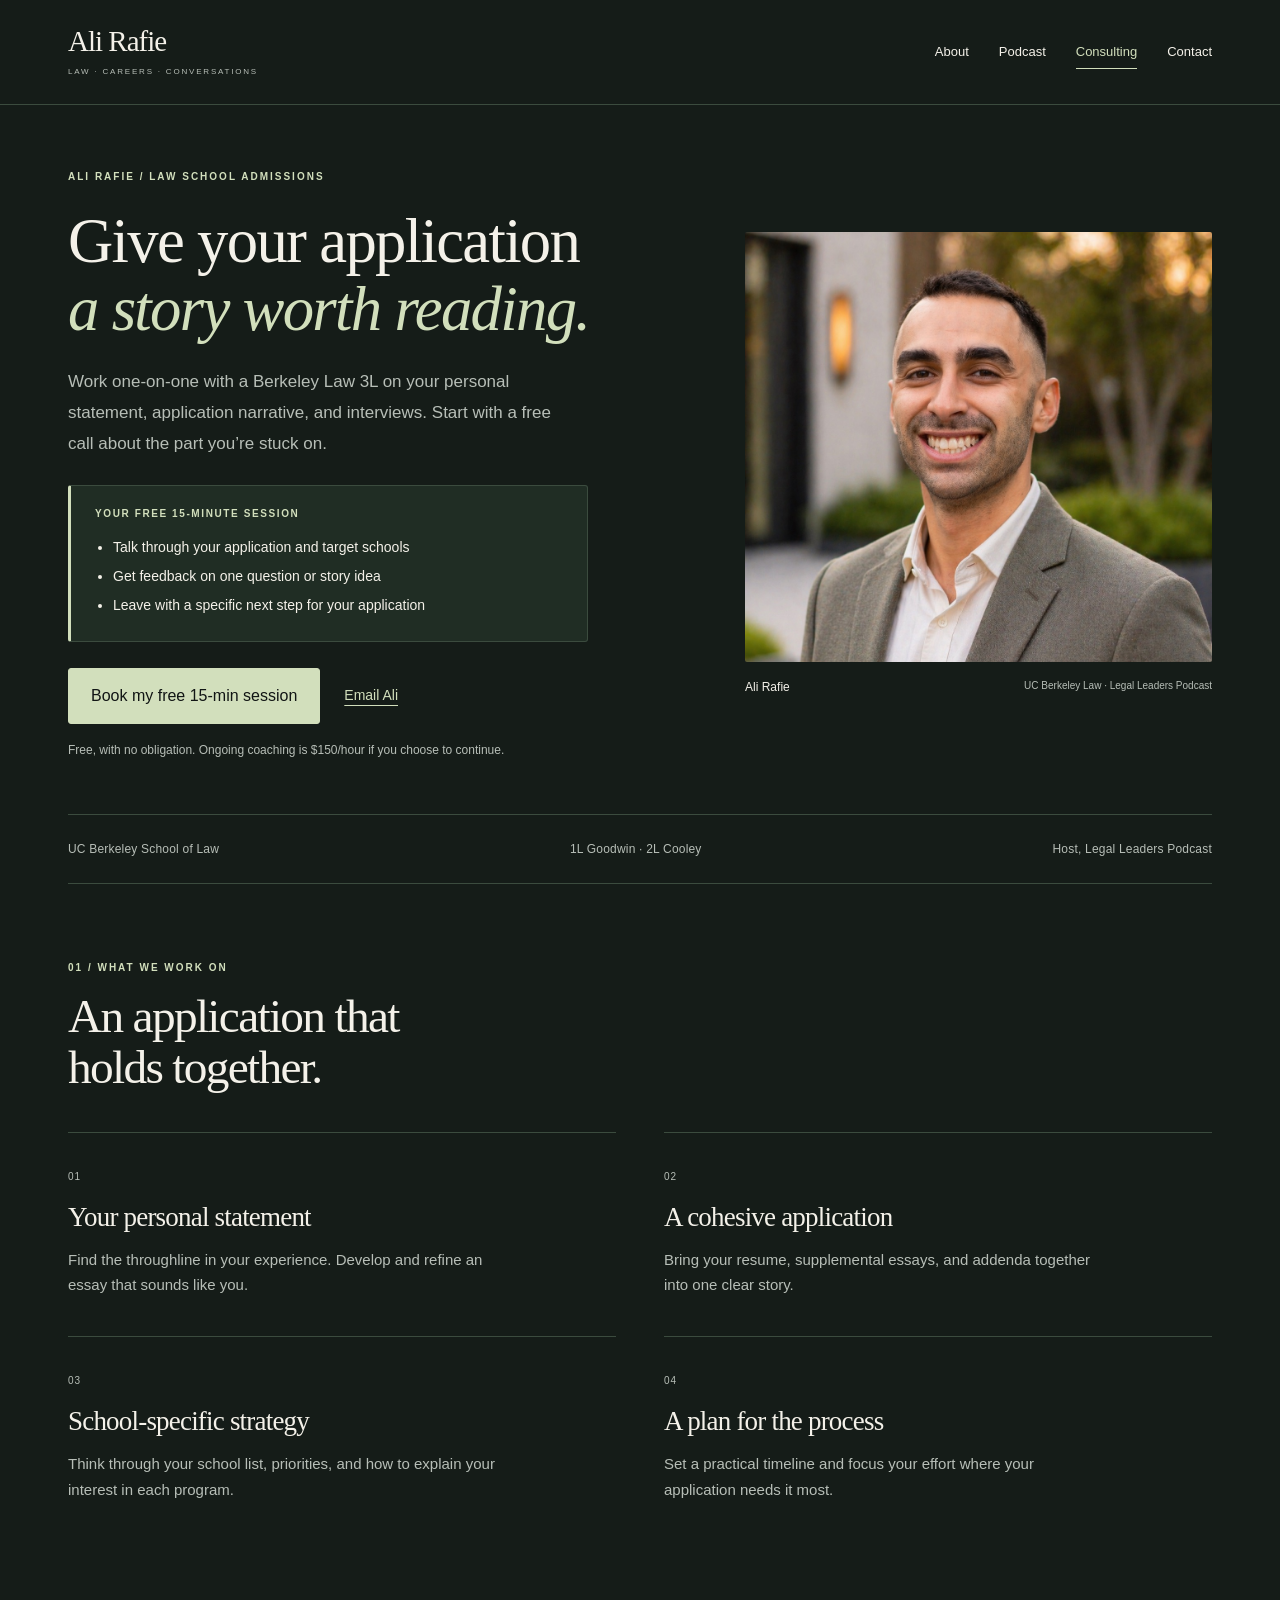
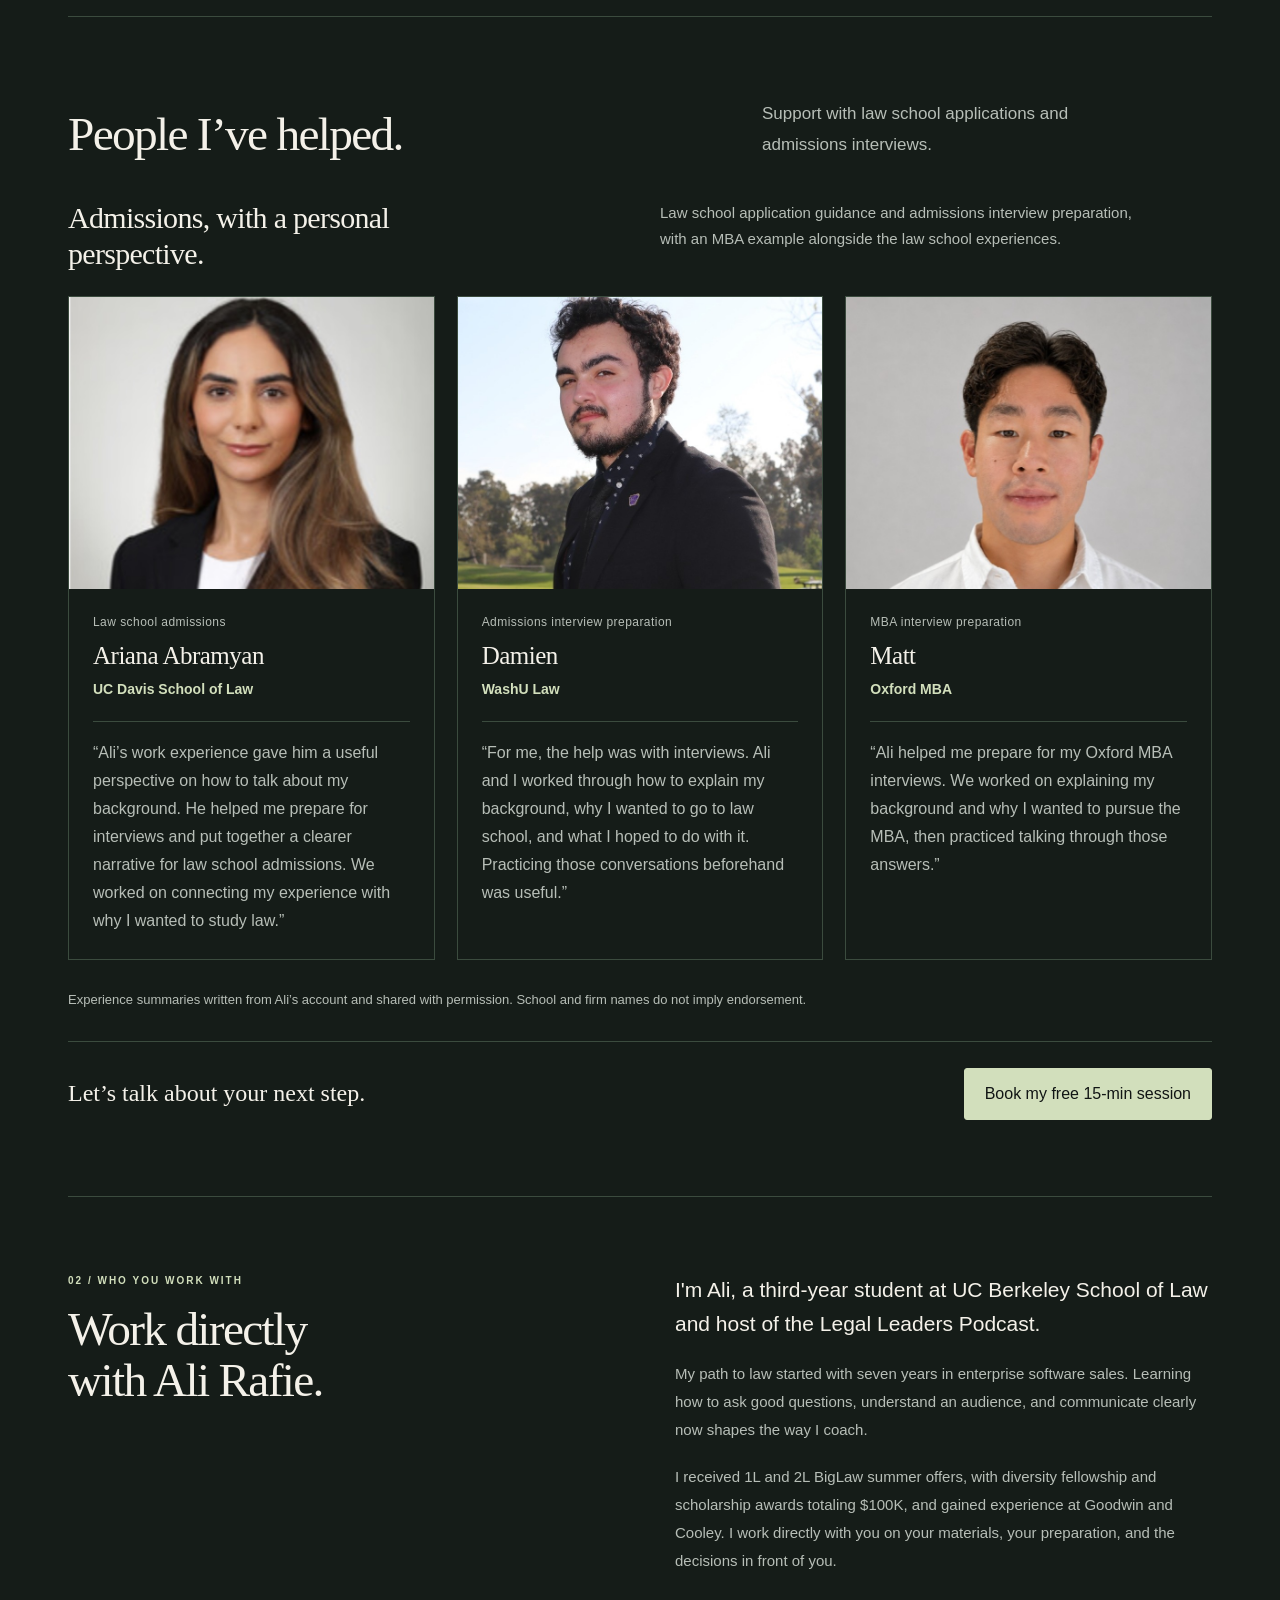
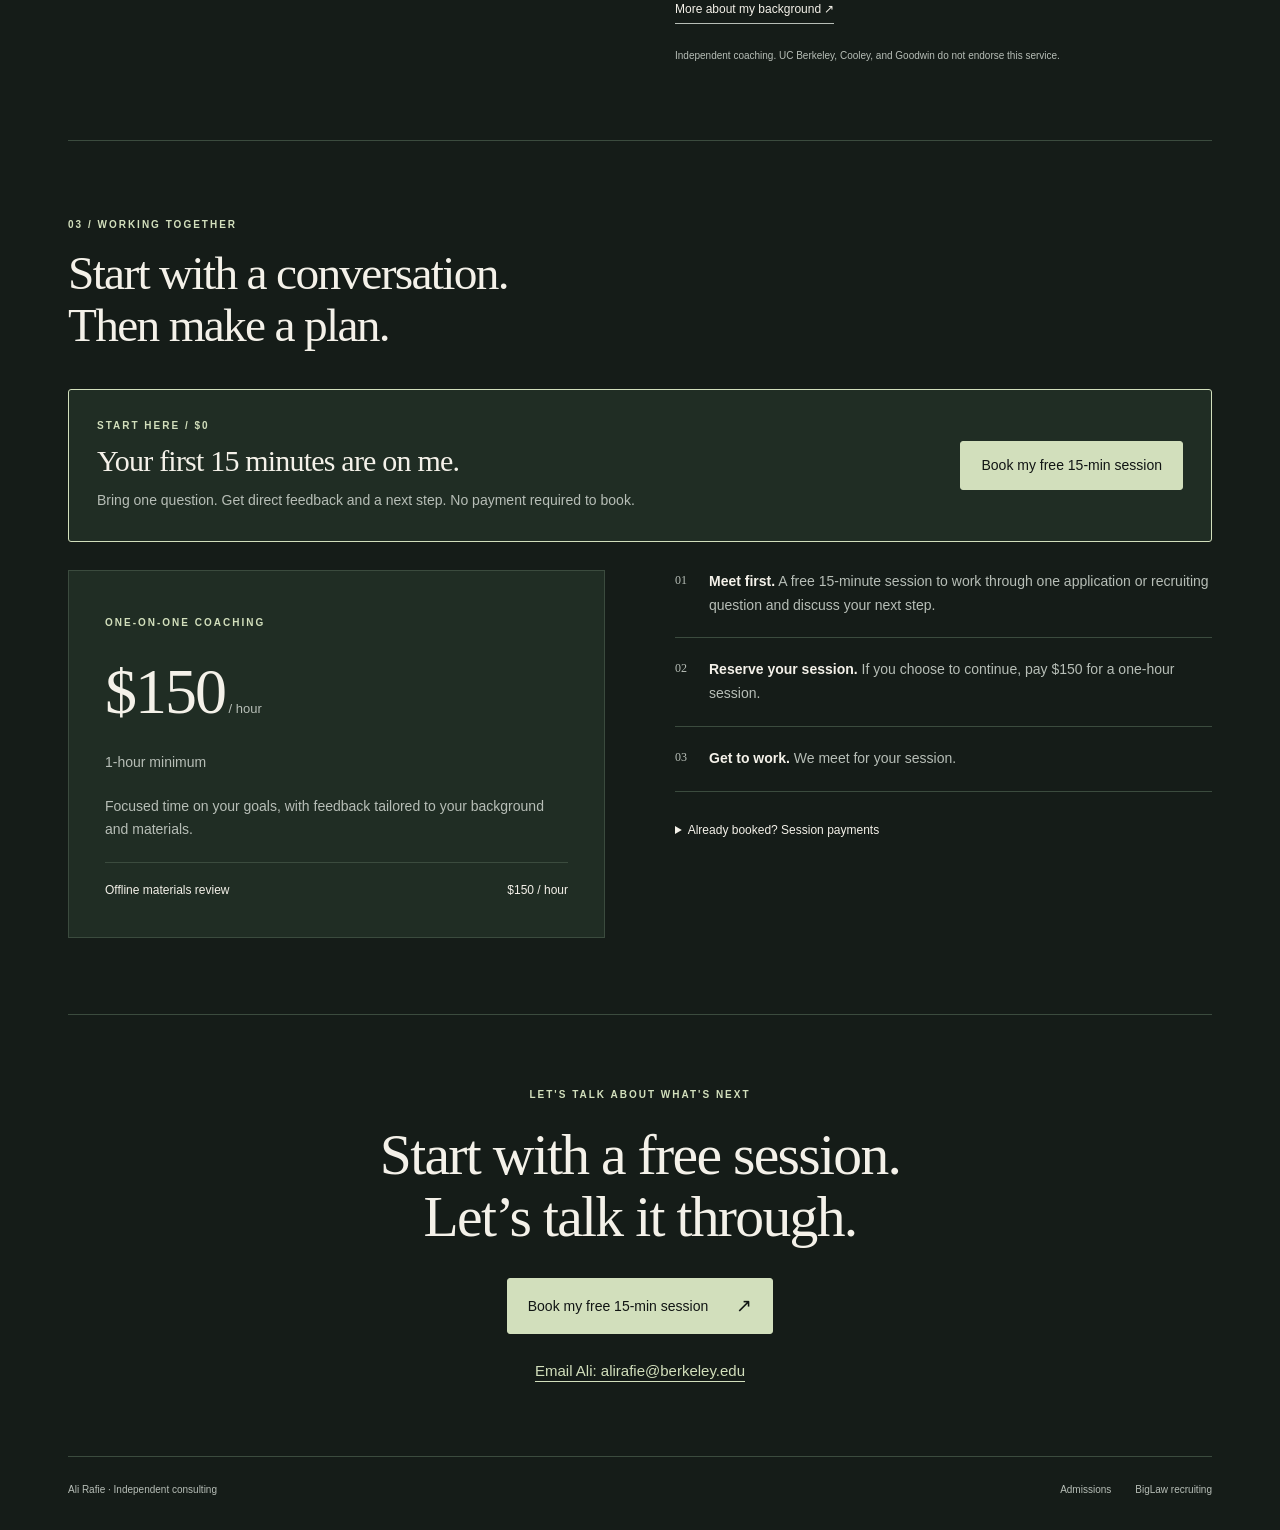
==== commit 279cd781: "Promote free 15-minute sessions throughout consulting pages" ====
--- a/admissions/index.html
+++ b/admissions/index.html
@@ -47,9 +47,9 @@
         }
     </script>
 <link rel="stylesheet" href="/practice.css?v=7">
-<link rel="stylesheet" href="/site-shell.css?v=4">
+<link rel="stylesheet" href="/site-shell.css?v=5">
 <script src="/site-shell.js?v=1" defer></script>
-</head><body class="practice-page"><header class="site-header"><nav class="site-nav" aria-label="Main navigation"><a class="site-brand" href="/#about">Ali Rafie<span>LAW · CAREERS · CONVERSATIONS</span></a><div class="site-nav-links"><a href="/#about" data-page="about">About</a><a href="/podcast/" data-page="podcast">Podcast</a><a href="/consulting" data-page="consulting">Consulting</a><a href="/#contact" data-page="contact">Contact</a></div></nav></header><main><div class="practice"><header class="practice-hero"><div class="practice-hero-copy"><p class="practice-eyebrow">ALI RAFIE / LAW SCHOOL ADMISSIONS</p><h1>Give your application<br><em>a story worth reading.</em></h1><p class="practice-lede">Work one-on-one with a Berkeley Law 3L on your personal statement, application narrative, and interviews. Start with a free call about the part you’re stuck on.</p><div class="practice-free-offer"><p class="practice-offer-label">YOUR FREE 15-MINUTE CONSULT</p><ul><li>Talk through your application and target schools</li><li>Get feedback on one question or story idea</li><li>Leave with a specific next step for your application</li></ul></div><div class="practice-consult-actions"><a class="practice-button" href="https://calendly.com/alirafie-berkeley/new-meeting" target="_blank" rel="noopener">Book a free 15-min consult</a><a class="practice-hero-email" href="mailto:alirafie@berkeley.edu">Email Ali</a></div><p class="practice-consult-note">Free, with no obligation. Ongoing coaching is $150/hour if you choose to continue.</p></div><figure class="practice-portrait"><img src="/assets/portraits/ali-consulting.jpg" fetchpriority="high" decoding="async" alt="Ali Rafie" width="640" height="800"><figcaption>Ali Rafie <span>UC Berkeley Law · Legal Leaders Podcast</span></figcaption></figure></header>
+</head><body class="practice-page"><header class="site-header"><nav class="site-nav" aria-label="Main navigation"><a class="site-brand" href="/#about">Ali Rafie<span>LAW · CAREERS · CONVERSATIONS</span></a><div class="site-nav-links"><a href="/#about" data-page="about">About</a><a href="/podcast/" data-page="podcast">Podcast</a><a href="/consulting" data-page="consulting">Consulting</a><a href="/#contact" data-page="contact">Contact</a></div></nav></header><main><div class="practice"><header class="practice-hero"><div class="practice-hero-copy"><p class="practice-eyebrow">ALI RAFIE / LAW SCHOOL ADMISSIONS</p><h1>Give your application<br><em>a story worth reading.</em></h1><p class="practice-lede">Work one-on-one with a Berkeley Law 3L on your personal statement, application narrative, and interviews. Start with a free call about the part you’re stuck on.</p><div class="practice-free-offer"><p class="practice-offer-label">YOUR FREE 15-MINUTE SESSION</p><ul><li>Talk through your application and target schools</li><li>Get feedback on one question or story idea</li><li>Leave with a specific next step for your application</li></ul></div><div class="practice-consult-actions"><a class="practice-button" href="https://calendly.com/alirafie-berkeley/new-meeting" target="_blank" rel="noopener">Book my free 15-min session</a><a class="practice-hero-email" href="mailto:alirafie@berkeley.edu">Email Ali</a></div><p class="practice-consult-note">Free, with no obligation. Ongoing coaching is $150/hour if you choose to continue.</p></div><figure class="practice-portrait"><img src="/assets/portraits/ali-consulting.jpg" fetchpriority="high" decoding="async" alt="Ali Rafie" width="640" height="800"><figcaption>Ali Rafie <span>UC Berkeley Law · Legal Leaders Podcast</span></figcaption></figure></header>
 <div class="practice-credentials"><span>UC Berkeley School of Law</span><span>1L Goodwin · 2L Cooley</span><span>Host, Legal Leaders Podcast</span></div><section class="practice-section"><div class="practice-section-heading"><p class="practice-eyebrow">01 / WHAT WE WORK ON</p><h2>An application that<br>holds together.</h2></div><div class="practice-services"><article><span class="practice-number">01</span><h3>Your personal statement</h3><p>Find the throughline in your experience. Develop and refine an essay that sounds like you.</p></article><article><span class="practice-number">02</span><h3>A cohesive application</h3><p>Bring your resume, supplemental essays, and addenda together into one clear story.</p></article><article><span class="practice-number">03</span><h3>School-specific strategy</h3><p>Think through your school list, priorities, and how to explain your interest in each program.</p></article><article><span class="practice-number">04</span><h3>A plan for the process</h3><p>Set a practical timeline and focus your effort where your application needs it most.</p></article></div></section>
 <section class="practice-section practice-people" aria-labelledby="people-heading">
  <div class="practice-people-heading"><div><h2 id="people-heading">People I’ve helped.</h2></div><p>Support with law school applications and admissions interviews.</p></div>
@@ -68,6 +68,6 @@
  <div class="practice-person-copy"><div class="practice-person-meta"><p class="practice-person-context">MBA interview preparation</p><h4>Matt</h4><p class="practice-person-destination">Oxford MBA</p></div><blockquote><p>“Ali helped me prepare for my Oxford MBA interviews. We worked on explaining my background and why I wanted to pursue the MBA, then practiced talking through those answers.”</p></blockquote></div>
 </article></div></div>
  <p class="practice-people-note">Experience summaries written from Ali’s account and shared with permission. School and firm names do not imply endorsement.</p>
- <div class="practice-people-cta"><p>Let’s talk about your next step.</p><a class="practice-button" href="https://calendly.com/alirafie-berkeley/new-meeting" target="_blank" rel="noopener">Book a free 15-min consult</a></div>
+ <div class="practice-people-cta"><p>Let’s talk about your next step.</p><a class="practice-button" href="https://calendly.com/alirafie-berkeley/new-meeting" target="_blank" rel="noopener">Book my free 15-min session</a></div>
 </section>
-<section class="practice-section practice-about"><div><p class="practice-eyebrow">02 / WHO YOU WORK WITH</p><h2>Work directly<br>with Ali Rafie.</h2></div><div class="practice-bio"><p class="practice-bio-lead">I'm Ali, a third-year student at UC Berkeley School of Law and host of the Legal Leaders Podcast.</p><p>My path to law started with seven years in enterprise software sales. Learning how to ask good questions, understand an audience, and communicate clearly now shapes the way I coach.</p><p>I received 1L and 2L BigLaw summer offers, with diversity fellowship and scholarship awards totaling $100K, and gained experience at Goodwin and Cooley. I work directly with you on your materials, your preparation, and the decisions in front of you.</p><a class="practice-text-link" href="/#about">More about my background ↗</a><p class="practice-disclosure">Independent coaching. UC Berkeley, Cooley, and Goodwin do not endorse this service.</p></div></section><section class="practice-section" id="pricing"><div class="practice-section-heading"><p class="practice-eyebrow">03 / WORKING TOGETHER</p><h2>Start with a conversation.<br>Then make a plan.</h2></div><div class="practice-pricing"><article class="practice-rate"><span class="practice-eyebrow">ONE-ON-ONE COACHING</span><p class="practice-price">$150<span> / hour</span></p><p>1-hour minimum</p><p>Focused time on your goals, with feedback tailored to your background and materials.</p><div class="practice-rate-row"><strong>Offline materials review</strong><span>$150 / hour</span></div></article><div class="practice-process"><div><span>01</span><p><strong>Meet first.</strong> A free 15-minute consultation to discuss your goals and whether we're a fit.</p></div><div><span>02</span><p><strong>Reserve your session.</strong> If you choose to continue, pay $150 for a one-hour session.</p></div><div><span>03</span><p><strong>Get to work.</strong> We meet for your session.</p></div><details><summary>Already booked? Session payments</summary><div class="practice-payment"><a href="https://buy.stripe.com/fZucMX1KS8FpcFkbZycAo02" target="_blank" rel="noopener">Pay for your session ($150)</a></div></details></div></div></section><section class="practice-closing"><p class="practice-eyebrow">LET'S TALK ABOUT WHAT'S NEXT</p><h2>Bring your questions.<br>We'll start there.</h2><a class="practice-button" href="https://calendly.com/alirafie-berkeley/new-meeting" target="_blank" rel="noopener">Book a free consultation <span aria-hidden="true">↗</span></a><a class="practice-email" href="mailto:alirafie@berkeley.edu">Email Ali: alirafie@berkeley.edu</a></section><footer class="practice-footer"><span>Ali Rafie · Independent consulting</span><nav aria-label="Consulting services"><a href="/admissions/">Admissions</a><a href="/biglaw/">BigLaw recruiting</a></nav></footer></div></main><script src="/booking-config.js"></script><script src="/booking.js?v=4" defer></script></body></html>+<section class="practice-section practice-about"><div><p class="practice-eyebrow">02 / WHO YOU WORK WITH</p><h2>Work directly<br>with Ali Rafie.</h2></div><div class="practice-bio"><p class="practice-bio-lead">I'm Ali, a third-year student at UC Berkeley School of Law and host of the Legal Leaders Podcast.</p><p>My path to law started with seven years in enterprise software sales. Learning how to ask good questions, understand an audience, and communicate clearly now shapes the way I coach.</p><p>I received 1L and 2L BigLaw summer offers, with diversity fellowship and scholarship awards totaling $100K, and gained experience at Goodwin and Cooley. I work directly with you on your materials, your preparation, and the decisions in front of you.</p><a class="practice-text-link" href="/#about">More about my background ↗</a><p class="practice-disclosure">Independent coaching. UC Berkeley, Cooley, and Goodwin do not endorse this service.</p></div></section><section class="practice-section" id="pricing"><div class="practice-section-heading"><p class="practice-eyebrow">03 / WORKING TOGETHER</p><h2>Start with a conversation.<br>Then make a plan.</h2></div><div class="practice-free-rate"><div><p class="practice-eyebrow">START HERE / $0</p><h3>Your first 15 minutes are on me.</h3><p>Bring one question. Get direct feedback and a next step. No payment required to book.</p></div><a class="practice-button" href="https://calendly.com/alirafie-berkeley/new-meeting" target="_blank" rel="noopener">Book my free 15-min session</a></div><div class="practice-pricing"><article class="practice-rate"><span class="practice-eyebrow">ONE-ON-ONE COACHING</span><p class="practice-price">$150<span> / hour</span></p><p>1-hour minimum</p><p>Focused time on your goals, with feedback tailored to your background and materials.</p><div class="practice-rate-row"><strong>Offline materials review</strong><span>$150 / hour</span></div></article><div class="practice-process"><div><span>01</span><p><strong>Meet first.</strong> A free 15-minute session to work through one application or recruiting question and discuss your next step.</p></div><div><span>02</span><p><strong>Reserve your session.</strong> If you choose to continue, pay $150 for a one-hour session.</p></div><div><span>03</span><p><strong>Get to work.</strong> We meet for your session.</p></div><details><summary>Already booked? Session payments</summary><div class="practice-payment"><a href="https://buy.stripe.com/fZucMX1KS8FpcFkbZycAo02" target="_blank" rel="noopener">Pay for your session ($150)</a></div></details></div></div></section><section class="practice-closing"><p class="practice-eyebrow">LET'S TALK ABOUT WHAT'S NEXT</p><h2>Start with a free session.<br>Let’s talk it through.</h2><a class="practice-button" href="https://calendly.com/alirafie-berkeley/new-meeting" target="_blank" rel="noopener">Book my free 15-min session <span aria-hidden="true">↗</span></a><a class="practice-email" href="mailto:alirafie@berkeley.edu">Email Ali: alirafie@berkeley.edu</a></section><footer class="practice-footer"><span>Ali Rafie · Independent consulting</span><nav aria-label="Consulting services"><a href="/admissions/">Admissions</a><a href="/biglaw/">BigLaw recruiting</a></nav></footer><div class="practice-mobile-book"><a class="practice-button" href="https://calendly.com/alirafie-berkeley/new-meeting" target="_blank" rel="noopener">Book my free 15-min session <span aria-hidden="true">↗</span></a></div></div></main><script src="/booking-config.js"></script><script src="/booking.js?v=4" defer></script></body></html>
--- a/site-shell.css
+++ b/site-shell.css
@@ -219,3 +219,17 @@
 body.contact-mode {--site-bg:#22191c;--site-card:#302329;--site-line:#503a42;--site-accent:#e8c4b9;--site-hover:#423039;}
 body.practice-page,body.consulting-mode {--site-bg:#151c18;--site-card:#202d24;--site-line:#3b4b3e;--site-accent:#d2dfbc;--site-hover:#304034;}
 body.podcast-mode .podcast-button.brand-spotify {color:#111514;}
+
+/* Make the free session easy to find, especially on long mobile pages. */
+.practice-free-rate {display:flex;justify-content:space-between;align-items:center;gap:28px;padding:28px;margin-bottom:28px;border:1px solid var(--site-accent);border-radius:3px;background:var(--site-card);}
+.practice .practice-free-rate h3 {font-size:30px;margin:12px 0;}
+.practice .practice-free-rate p:last-child {font-size:14px;color:var(--site-muted);margin:0;}
+.practice-free-rate>.practice-button {flex-shrink:0;}
+.practice-mobile-book {display:none;}
+@media(max-width:650px) {
+ .practice-free-rate {flex-direction:column;align-items:flex-start;padding:24px;gap:22px;}
+ .practice .practice-free-rate h3 {font-size:28px;}
+ .practice-mobile-book {display:block;position:fixed;left:0;right:0;bottom:0;z-index:20;padding:10px 24px calc(10px + env(safe-area-inset-bottom));background:var(--site-bg);border-top:1px solid var(--site-line);}
+ .practice-mobile-book .practice-button {display:flex;width:100%;justify-content:center;font-size:15px;min-height:48px;}
+ .practice {padding-bottom:84px;}
+}
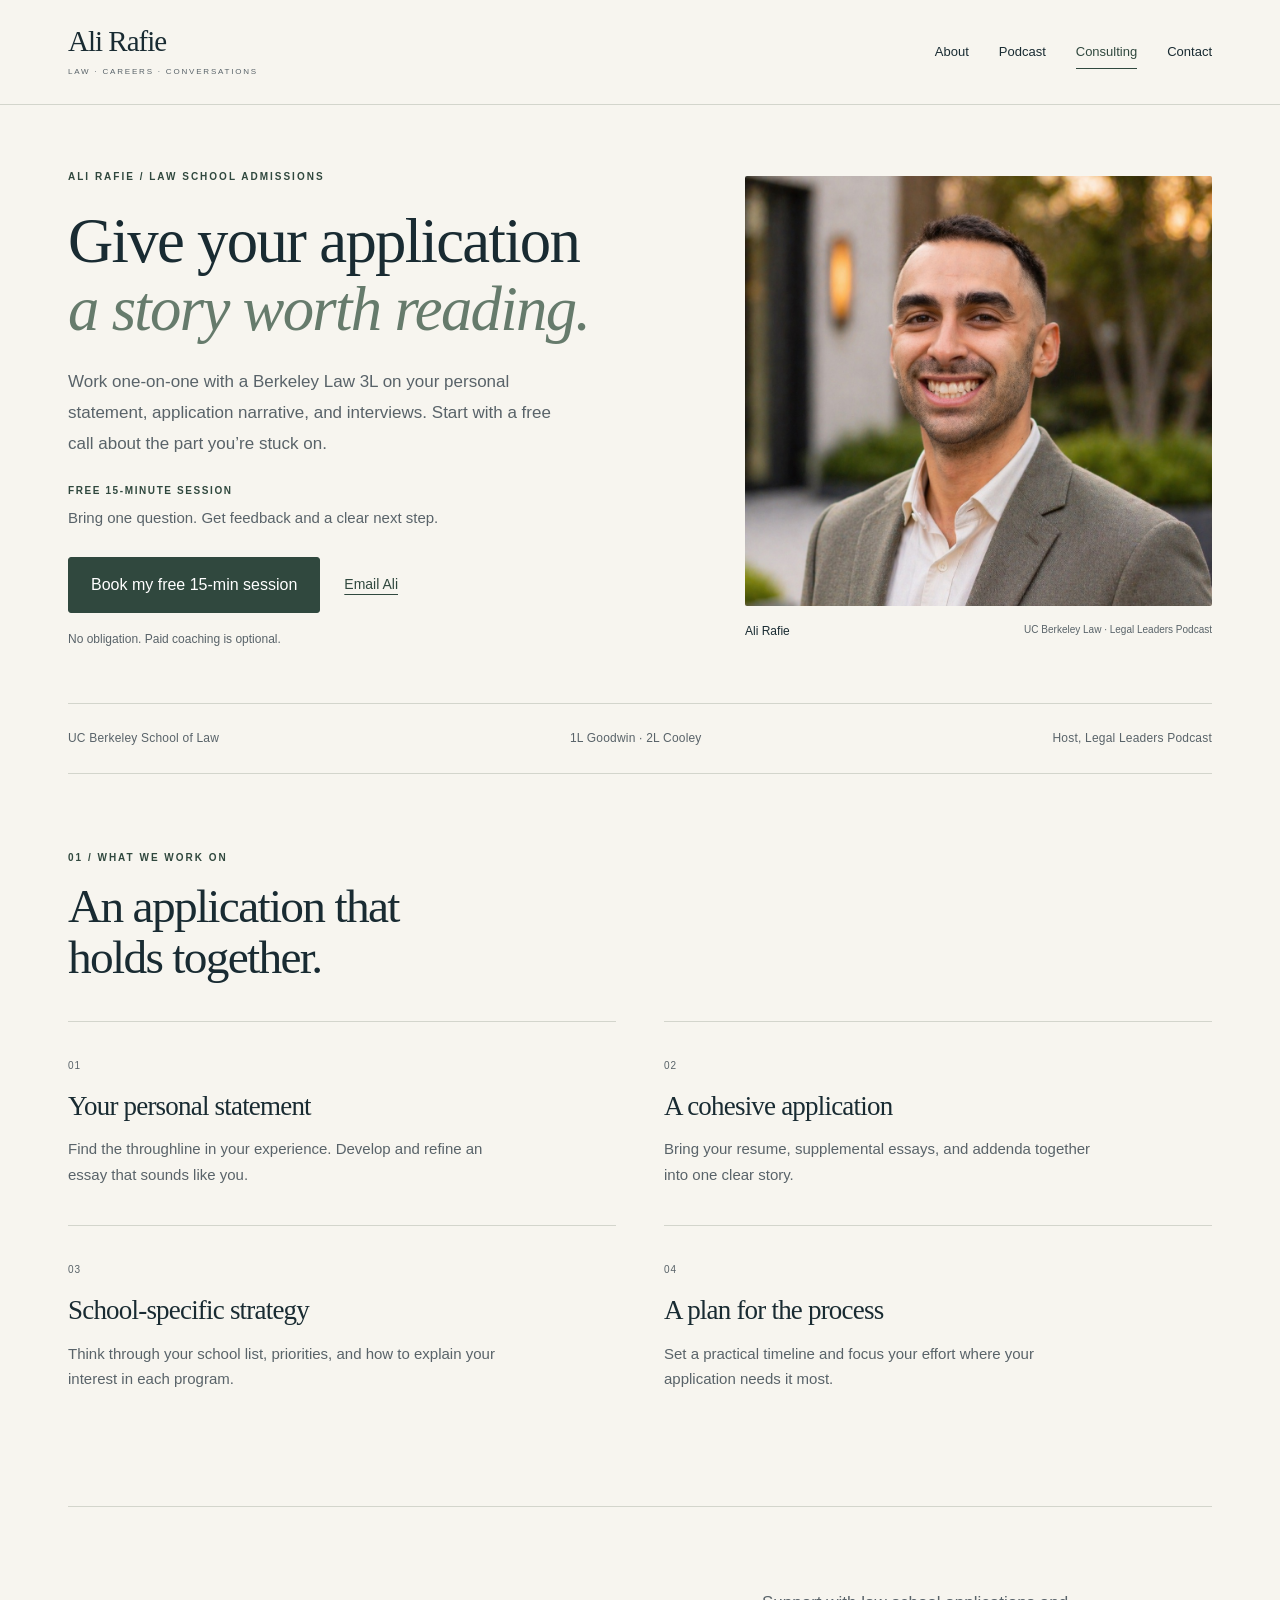
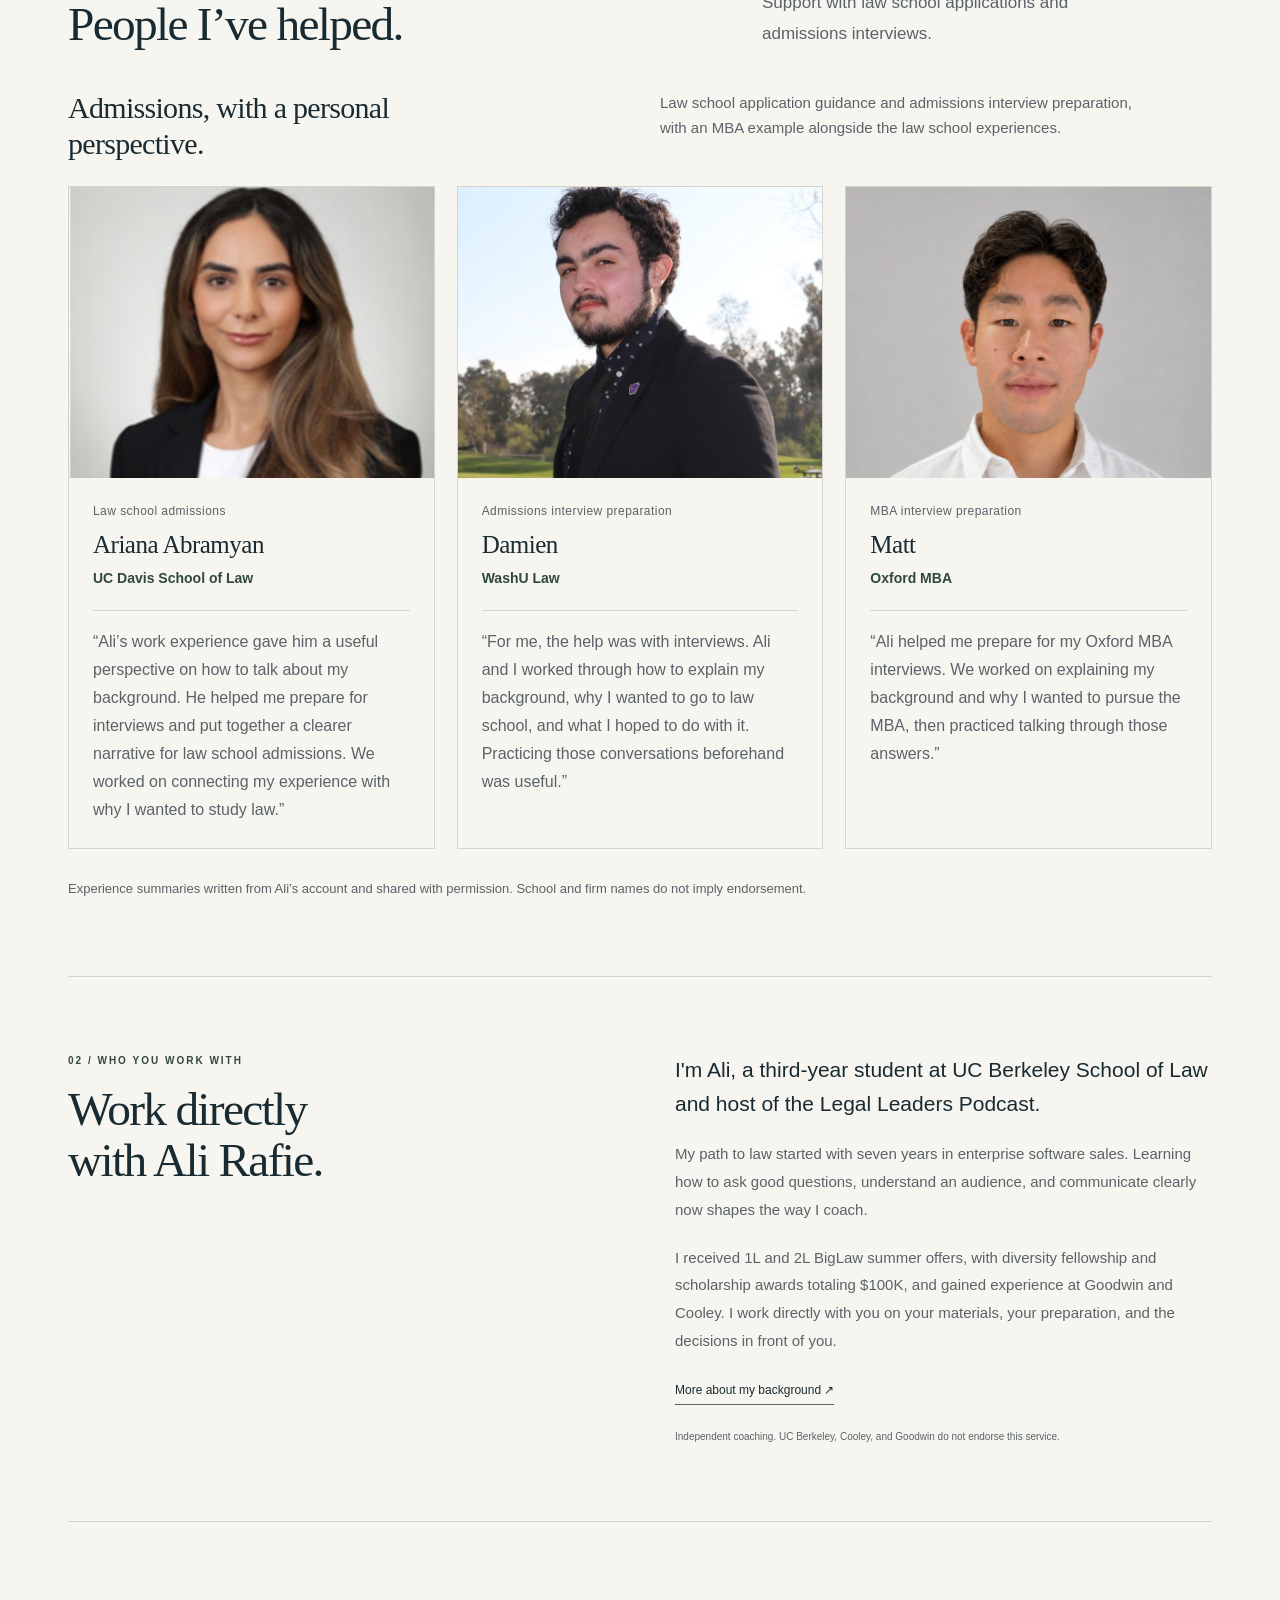
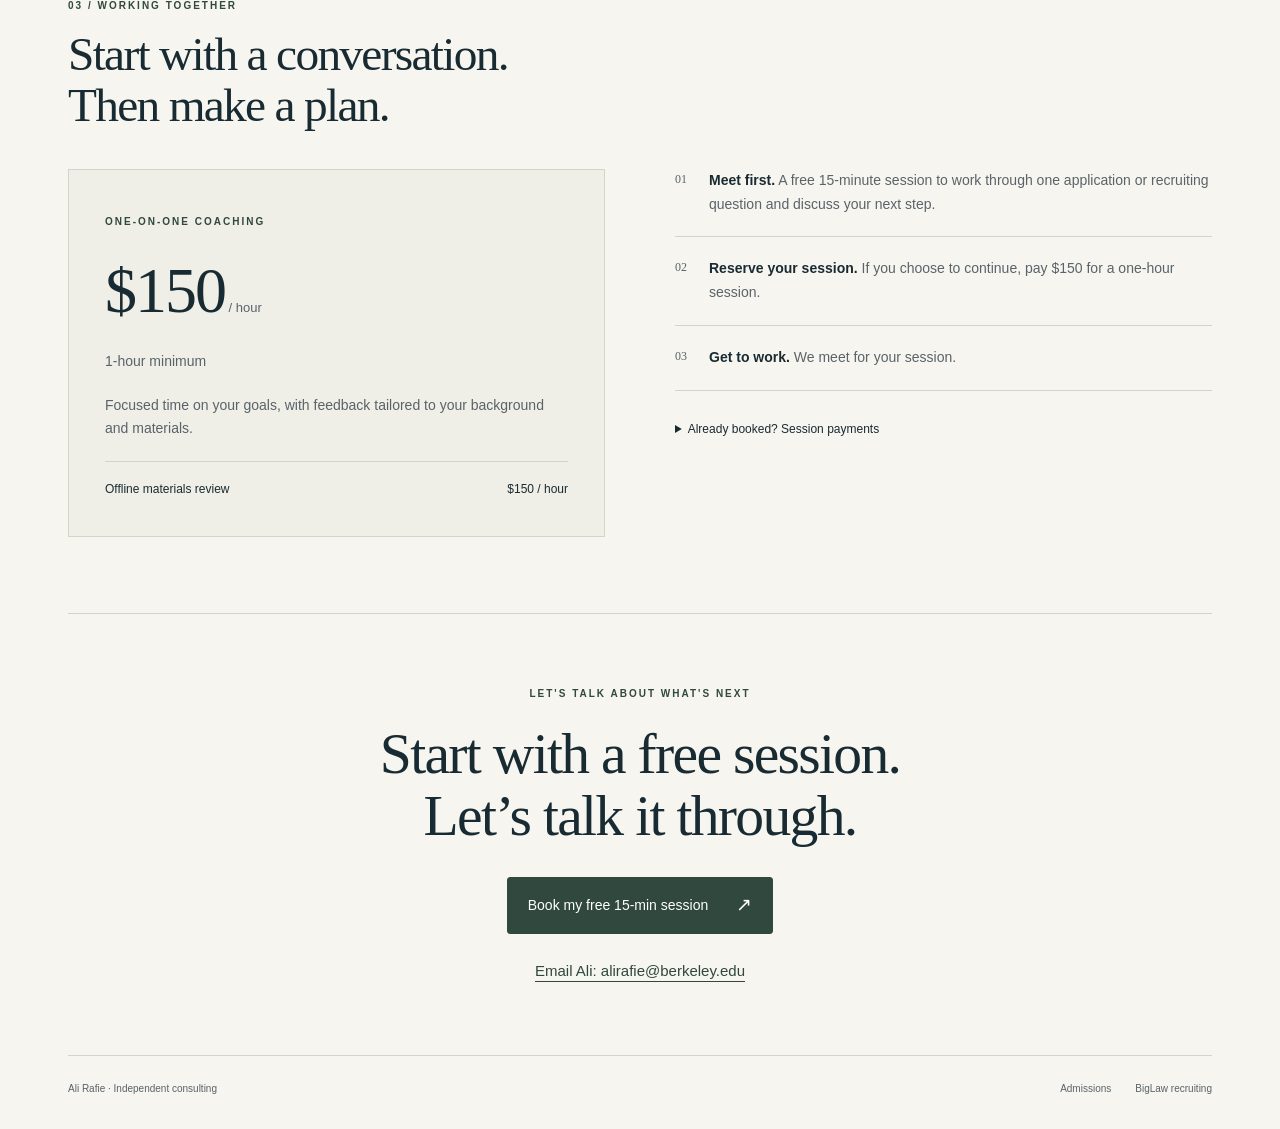
==== commit d3add927: "Restore warm consulting palette and simplify booking invitation" ====
--- a/admissions/index.html
+++ b/admissions/index.html
@@ -47,9 +47,9 @@
         }
     </script>
 <link rel="stylesheet" href="/practice.css?v=7">
-<link rel="stylesheet" href="/site-shell.css?v=5">
+<link rel="stylesheet" href="/site-shell.css?v=6">
 <script src="/site-shell.js?v=1" defer></script>
-</head><body class="practice-page"><header class="site-header"><nav class="site-nav" aria-label="Main navigation"><a class="site-brand" href="/#about">Ali Rafie<span>LAW · CAREERS · CONVERSATIONS</span></a><div class="site-nav-links"><a href="/#about" data-page="about">About</a><a href="/podcast/" data-page="podcast">Podcast</a><a href="/consulting" data-page="consulting">Consulting</a><a href="/#contact" data-page="contact">Contact</a></div></nav></header><main><div class="practice"><header class="practice-hero"><div class="practice-hero-copy"><p class="practice-eyebrow">ALI RAFIE / LAW SCHOOL ADMISSIONS</p><h1>Give your application<br><em>a story worth reading.</em></h1><p class="practice-lede">Work one-on-one with a Berkeley Law 3L on your personal statement, application narrative, and interviews. Start with a free call about the part you’re stuck on.</p><div class="practice-free-offer"><p class="practice-offer-label">YOUR FREE 15-MINUTE SESSION</p><ul><li>Talk through your application and target schools</li><li>Get feedback on one question or story idea</li><li>Leave with a specific next step for your application</li></ul></div><div class="practice-consult-actions"><a class="practice-button" href="https://calendly.com/alirafie-berkeley/new-meeting" target="_blank" rel="noopener">Book my free 15-min session</a><a class="practice-hero-email" href="mailto:alirafie@berkeley.edu">Email Ali</a></div><p class="practice-consult-note">Free, with no obligation. Ongoing coaching is $150/hour if you choose to continue.</p></div><figure class="practice-portrait"><img src="/assets/portraits/ali-consulting.jpg" fetchpriority="high" decoding="async" alt="Ali Rafie" width="640" height="800"><figcaption>Ali Rafie <span>UC Berkeley Law · Legal Leaders Podcast</span></figcaption></figure></header>
+</head><body class="practice-page"><header class="site-header"><nav class="site-nav" aria-label="Main navigation"><a class="site-brand" href="/#about">Ali Rafie<span>LAW · CAREERS · CONVERSATIONS</span></a><div class="site-nav-links"><a href="/#about" data-page="about">About</a><a href="/podcast/" data-page="podcast">Podcast</a><a href="/consulting" data-page="consulting">Consulting</a><a href="/#contact" data-page="contact">Contact</a></div></nav></header><main><div class="practice"><header class="practice-hero"><div class="practice-hero-copy"><p class="practice-eyebrow">ALI RAFIE / LAW SCHOOL ADMISSIONS</p><h1>Give your application<br><em>a story worth reading.</em></h1><p class="practice-lede">Work one-on-one with a Berkeley Law 3L on your personal statement, application narrative, and interviews. Start with a free call about the part you’re stuck on.</p><div class="practice-free-offer"><p class="practice-offer-label">FREE 15-MINUTE SESSION</p><p>Bring one question. Get feedback and a clear next step.</p></div><div class="practice-consult-actions"><a class="practice-button" href="https://calendly.com/alirafie-berkeley/new-meeting" target="_blank" rel="noopener">Book my free 15-min session</a><a class="practice-hero-email" href="mailto:alirafie@berkeley.edu">Email Ali</a></div><p class="practice-consult-note">No obligation. Paid coaching is optional.</p></div><figure class="practice-portrait"><img src="/assets/portraits/ali-consulting.jpg" fetchpriority="high" decoding="async" alt="Ali Rafie" width="640" height="800"><figcaption>Ali Rafie <span>UC Berkeley Law · Legal Leaders Podcast</span></figcaption></figure></header>
 <div class="practice-credentials"><span>UC Berkeley School of Law</span><span>1L Goodwin · 2L Cooley</span><span>Host, Legal Leaders Podcast</span></div><section class="practice-section"><div class="practice-section-heading"><p class="practice-eyebrow">01 / WHAT WE WORK ON</p><h2>An application that<br>holds together.</h2></div><div class="practice-services"><article><span class="practice-number">01</span><h3>Your personal statement</h3><p>Find the throughline in your experience. Develop and refine an essay that sounds like you.</p></article><article><span class="practice-number">02</span><h3>A cohesive application</h3><p>Bring your resume, supplemental essays, and addenda together into one clear story.</p></article><article><span class="practice-number">03</span><h3>School-specific strategy</h3><p>Think through your school list, priorities, and how to explain your interest in each program.</p></article><article><span class="practice-number">04</span><h3>A plan for the process</h3><p>Set a practical timeline and focus your effort where your application needs it most.</p></article></div></section>
 <section class="practice-section practice-people" aria-labelledby="people-heading">
  <div class="practice-people-heading"><div><h2 id="people-heading">People I’ve helped.</h2></div><p>Support with law school applications and admissions interviews.</p></div>
@@ -68,6 +68,6 @@
  <div class="practice-person-copy"><div class="practice-person-meta"><p class="practice-person-context">MBA interview preparation</p><h4>Matt</h4><p class="practice-person-destination">Oxford MBA</p></div><blockquote><p>“Ali helped me prepare for my Oxford MBA interviews. We worked on explaining my background and why I wanted to pursue the MBA, then practiced talking through those answers.”</p></blockquote></div>
 </article></div></div>
  <p class="practice-people-note">Experience summaries written from Ali’s account and shared with permission. School and firm names do not imply endorsement.</p>
- <div class="practice-people-cta"><p>Let’s talk about your next step.</p><a class="practice-button" href="https://calendly.com/alirafie-berkeley/new-meeting" target="_blank" rel="noopener">Book my free 15-min session</a></div>
+
 </section>
-<section class="practice-section practice-about"><div><p class="practice-eyebrow">02 / WHO YOU WORK WITH</p><h2>Work directly<br>with Ali Rafie.</h2></div><div class="practice-bio"><p class="practice-bio-lead">I'm Ali, a third-year student at UC Berkeley School of Law and host of the Legal Leaders Podcast.</p><p>My path to law started with seven years in enterprise software sales. Learning how to ask good questions, understand an audience, and communicate clearly now shapes the way I coach.</p><p>I received 1L and 2L BigLaw summer offers, with diversity fellowship and scholarship awards totaling $100K, and gained experience at Goodwin and Cooley. I work directly with you on your materials, your preparation, and the decisions in front of you.</p><a class="practice-text-link" href="/#about">More about my background ↗</a><p class="practice-disclosure">Independent coaching. UC Berkeley, Cooley, and Goodwin do not endorse this service.</p></div></section><section class="practice-section" id="pricing"><div class="practice-section-heading"><p class="practice-eyebrow">03 / WORKING TOGETHER</p><h2>Start with a conversation.<br>Then make a plan.</h2></div><div class="practice-free-rate"><div><p class="practice-eyebrow">START HERE / $0</p><h3>Your first 15 minutes are on me.</h3><p>Bring one question. Get direct feedback and a next step. No payment required to book.</p></div><a class="practice-button" href="https://calendly.com/alirafie-berkeley/new-meeting" target="_blank" rel="noopener">Book my free 15-min session</a></div><div class="practice-pricing"><article class="practice-rate"><span class="practice-eyebrow">ONE-ON-ONE COACHING</span><p class="practice-price">$150<span> / hour</span></p><p>1-hour minimum</p><p>Focused time on your goals, with feedback tailored to your background and materials.</p><div class="practice-rate-row"><strong>Offline materials review</strong><span>$150 / hour</span></div></article><div class="practice-process"><div><span>01</span><p><strong>Meet first.</strong> A free 15-minute session to work through one application or recruiting question and discuss your next step.</p></div><div><span>02</span><p><strong>Reserve your session.</strong> If you choose to continue, pay $150 for a one-hour session.</p></div><div><span>03</span><p><strong>Get to work.</strong> We meet for your session.</p></div><details><summary>Already booked? Session payments</summary><div class="practice-payment"><a href="https://buy.stripe.com/fZucMX1KS8FpcFkbZycAo02" target="_blank" rel="noopener">Pay for your session ($150)</a></div></details></div></div></section><section class="practice-closing"><p class="practice-eyebrow">LET'S TALK ABOUT WHAT'S NEXT</p><h2>Start with a free session.<br>Let’s talk it through.</h2><a class="practice-button" href="https://calendly.com/alirafie-berkeley/new-meeting" target="_blank" rel="noopener">Book my free 15-min session <span aria-hidden="true">↗</span></a><a class="practice-email" href="mailto:alirafie@berkeley.edu">Email Ali: alirafie@berkeley.edu</a></section><footer class="practice-footer"><span>Ali Rafie · Independent consulting</span><nav aria-label="Consulting services"><a href="/admissions/">Admissions</a><a href="/biglaw/">BigLaw recruiting</a></nav></footer><div class="practice-mobile-book"><a class="practice-button" href="https://calendly.com/alirafie-berkeley/new-meeting" target="_blank" rel="noopener">Book my free 15-min session <span aria-hidden="true">↗</span></a></div></div></main><script src="/booking-config.js"></script><script src="/booking.js?v=4" defer></script></body></html>+<section class="practice-section practice-about"><div><p class="practice-eyebrow">02 / WHO YOU WORK WITH</p><h2>Work directly<br>with Ali Rafie.</h2></div><div class="practice-bio"><p class="practice-bio-lead">I'm Ali, a third-year student at UC Berkeley School of Law and host of the Legal Leaders Podcast.</p><p>My path to law started with seven years in enterprise software sales. Learning how to ask good questions, understand an audience, and communicate clearly now shapes the way I coach.</p><p>I received 1L and 2L BigLaw summer offers, with diversity fellowship and scholarship awards totaling $100K, and gained experience at Goodwin and Cooley. I work directly with you on your materials, your preparation, and the decisions in front of you.</p><a class="practice-text-link" href="/#about">More about my background ↗</a><p class="practice-disclosure">Independent coaching. UC Berkeley, Cooley, and Goodwin do not endorse this service.</p></div></section><section class="practice-section" id="pricing"><div class="practice-section-heading"><p class="practice-eyebrow">03 / WORKING TOGETHER</p><h2>Start with a conversation.<br>Then make a plan.</h2></div><div class="practice-pricing"><article class="practice-rate"><span class="practice-eyebrow">ONE-ON-ONE COACHING</span><p class="practice-price">$150<span> / hour</span></p><p>1-hour minimum</p><p>Focused time on your goals, with feedback tailored to your background and materials.</p><div class="practice-rate-row"><strong>Offline materials review</strong><span>$150 / hour</span></div></article><div class="practice-process"><div><span>01</span><p><strong>Meet first.</strong> A free 15-minute session to work through one application or recruiting question and discuss your next step.</p></div><div><span>02</span><p><strong>Reserve your session.</strong> If you choose to continue, pay $150 for a one-hour session.</p></div><div><span>03</span><p><strong>Get to work.</strong> We meet for your session.</p></div><details><summary>Already booked? Session payments</summary><div class="practice-payment"><a href="https://buy.stripe.com/fZucMX1KS8FpcFkbZycAo02" target="_blank" rel="noopener">Pay for your session ($150)</a></div></details></div></div></section><section class="practice-closing"><p class="practice-eyebrow">LET'S TALK ABOUT WHAT'S NEXT</p><h2>Start with a free session.<br>Let’s talk it through.</h2><a class="practice-button" href="https://calendly.com/alirafie-berkeley/new-meeting" target="_blank" rel="noopener">Book my free 15-min session <span aria-hidden="true">↗</span></a><a class="practice-email" href="mailto:alirafie@berkeley.edu">Email Ali: alirafie@berkeley.edu</a></section><footer class="practice-footer"><span>Ali Rafie · Independent consulting</span><nav aria-label="Consulting services"><a href="/admissions/">Admissions</a><a href="/biglaw/">BigLaw recruiting</a></nav></footer><div class="practice-mobile-book"><a class="practice-button" href="https://calendly.com/alirafie-berkeley/new-meeting" target="_blank" rel="noopener">Book my free 15-min session <span aria-hidden="true">↗</span></a></div></div></main><script src="/booking-config.js"></script><script src="/booking.js?v=4" defer></script></body></html>
--- a/site-shell.css
+++ b/site-shell.css
@@ -217,19 +217,25 @@
 body.about-mode {--site-bg:#111514;--site-card:#1b231e;--site-line:#35413a;--site-accent:#d2dfbc;--site-hover:#29362b;}
 body.podcast-mode {--site-bg:#111923;--site-card:#1a2735;--site-line:#344655;--site-accent:#bbd2eb;--site-hover:#283b4c;}
 body.contact-mode {--site-bg:#22191c;--site-card:#302329;--site-line:#503a42;--site-accent:#e8c4b9;--site-hover:#423039;}
-body.practice-page,body.consulting-mode {--site-bg:#151c18;--site-card:#202d24;--site-line:#3b4b3e;--site-accent:#d2dfbc;--site-hover:#304034;}
+body.practice-page,body.consulting-mode {--site-bg:#f7f5ef;--site-ink:#192b32;--site-muted:#596369;--site-card:#efeee7;--site-line:#d3d5cc;--site-accent:#30483e;--site-hover:#e7e7dd;}
 body.podcast-mode .podcast-button.brand-spotify {color:#111514;}
 
 /* Make the free session easy to find, especially on long mobile pages. */
-.practice-free-rate {display:flex;justify-content:space-between;align-items:center;gap:28px;padding:28px;margin-bottom:28px;border:1px solid var(--site-accent);border-radius:3px;background:var(--site-card);}
-.practice .practice-free-rate h3 {font-size:30px;margin:12px 0;}
-.practice .practice-free-rate p:last-child {font-size:14px;color:var(--site-muted);margin:0;}
-.practice-free-rate>.practice-button {flex-shrink:0;}
 .practice-mobile-book {display:none;}
 @media(max-width:650px) {
- .practice-free-rate {flex-direction:column;align-items:flex-start;padding:24px;gap:22px;}
- .practice .practice-free-rate h3 {font-size:28px;}
  .practice-mobile-book {display:block;position:fixed;left:0;right:0;bottom:0;z-index:20;padding:10px 24px calc(10px + env(safe-area-inset-bottom));background:var(--site-bg);border-top:1px solid var(--site-line);}
  .practice-mobile-book .practice-button {display:flex;width:100%;justify-content:center;font-size:15px;min-height:48px;}
  .practice {padding-bottom:84px;}
 }
+
+/* A quieter consultation invitation on the original warm palette. */
+.practice .practice-free-offer {padding:0;border:0;background:none;margin-top:24px;}
+.practice .practice-free-offer .practice-offer-label {margin-bottom:7px;}
+.practice .practice-free-offer>p:last-child {font-size:15px;color:var(--site-muted);margin:0;line-height:1.7;}
+.practice .practice-button {color:#fff;background:var(--site-accent);}
+.practice .practice-button:hover {background:#243a31;color:#fff;}
+.practice h1 em {color:#667b6c;}
+@media(max-width:650px) {
+ .practice-hero-copy>.practice-free-offer {order:3;margin:0 0 22px;}
+ .practice-hero-copy>.practice-consult-actions {order:4;}
+}
